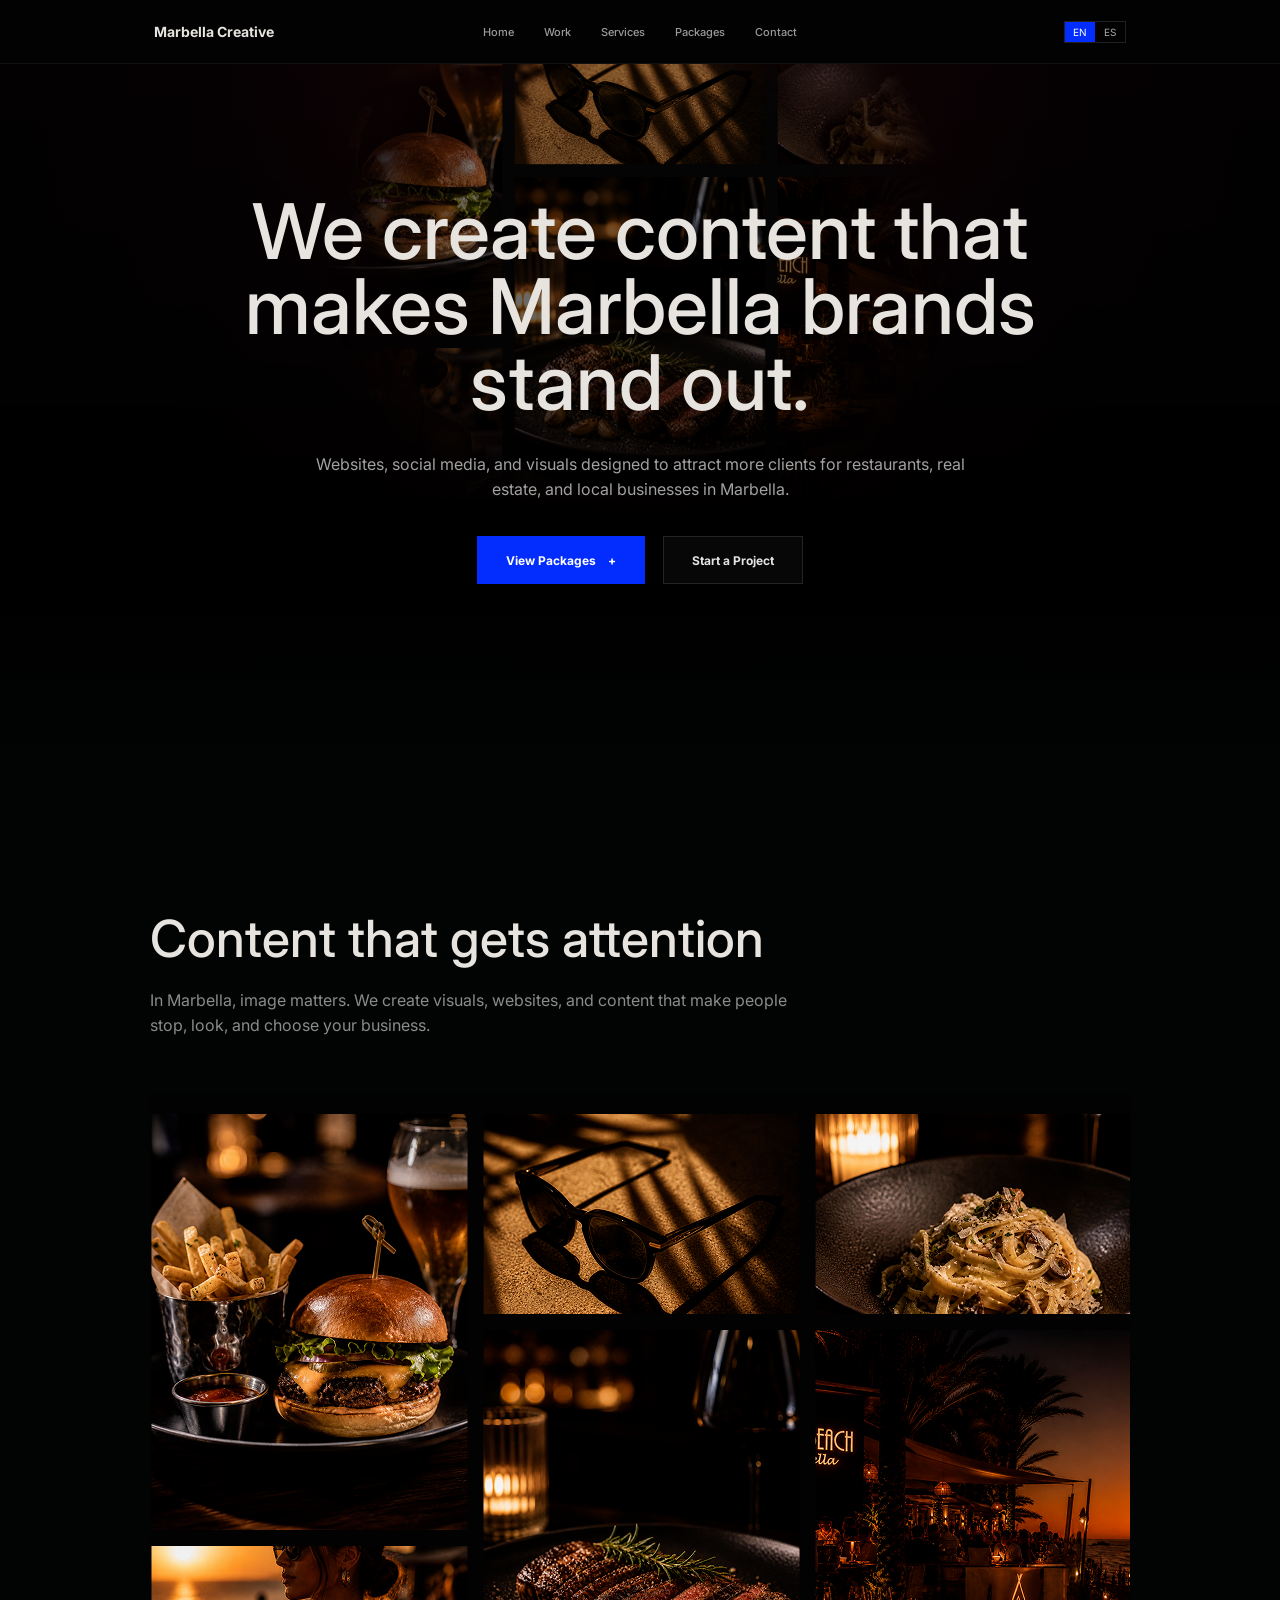
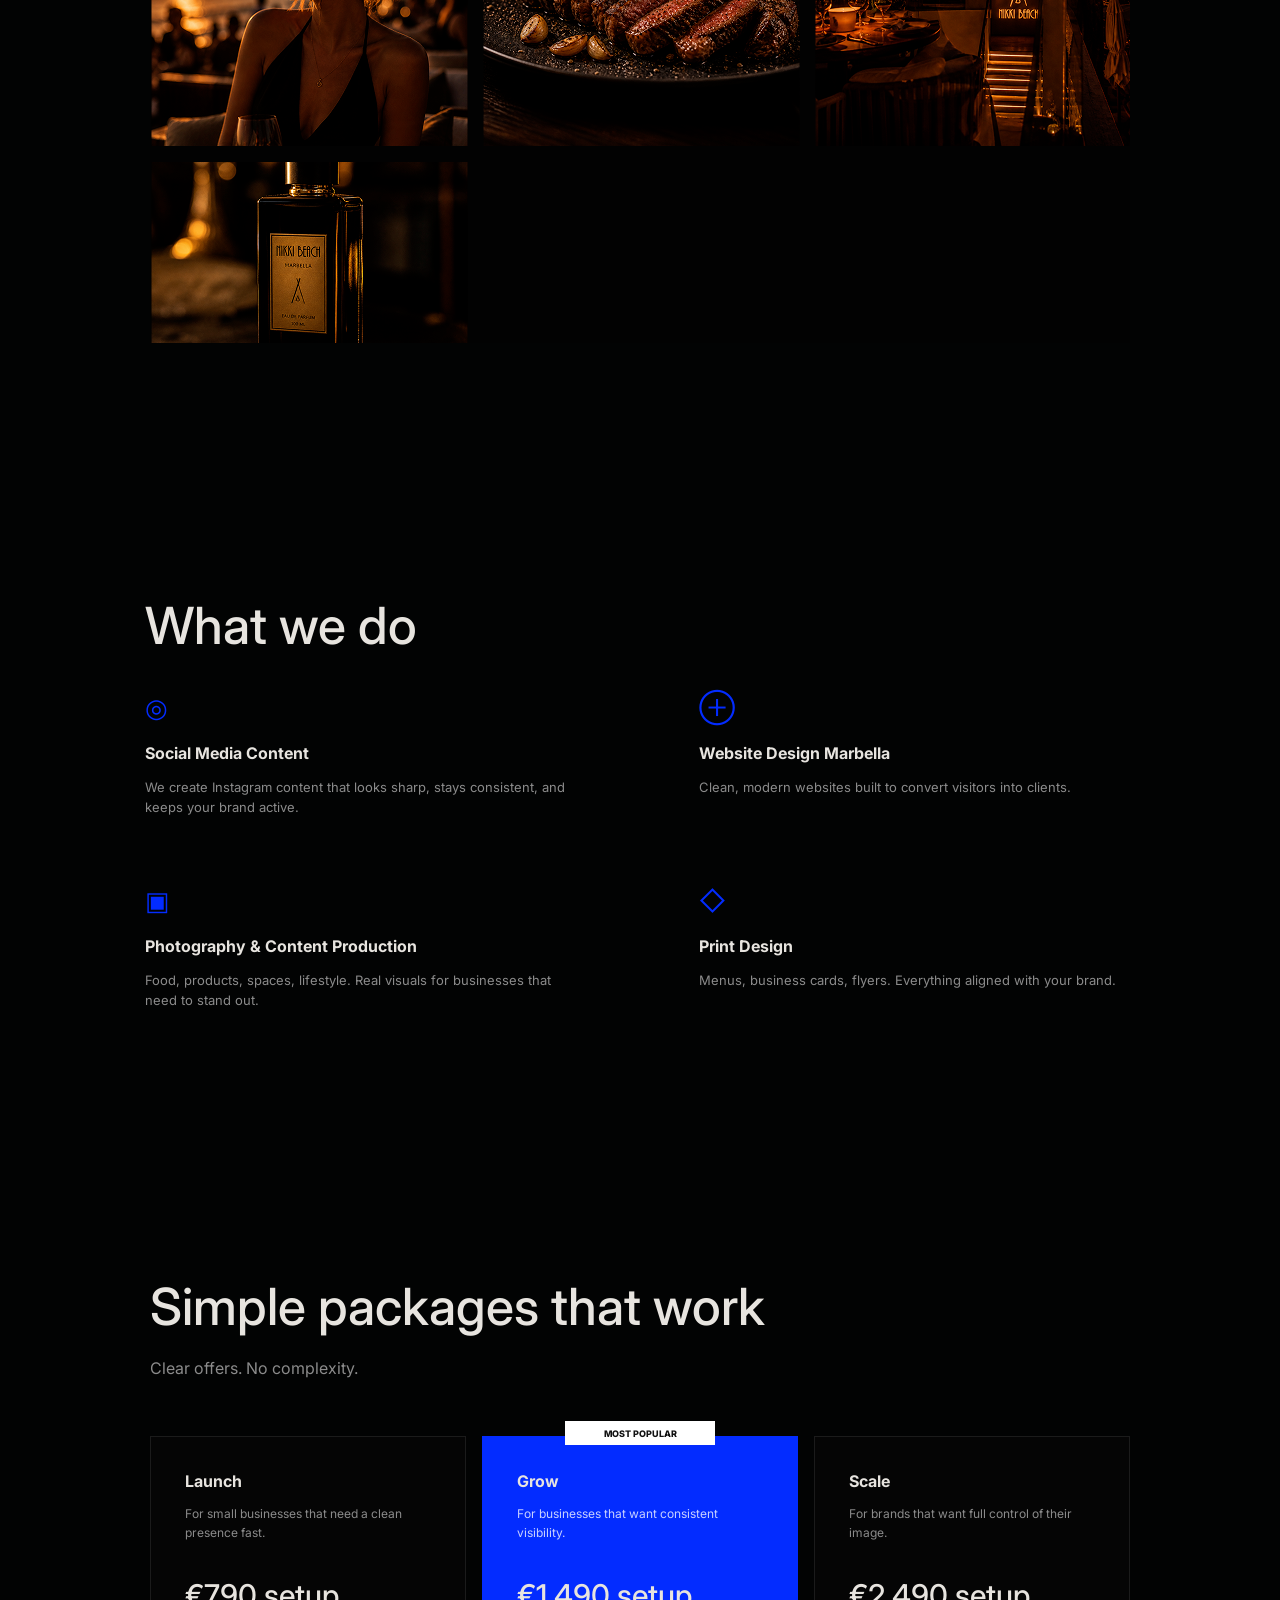
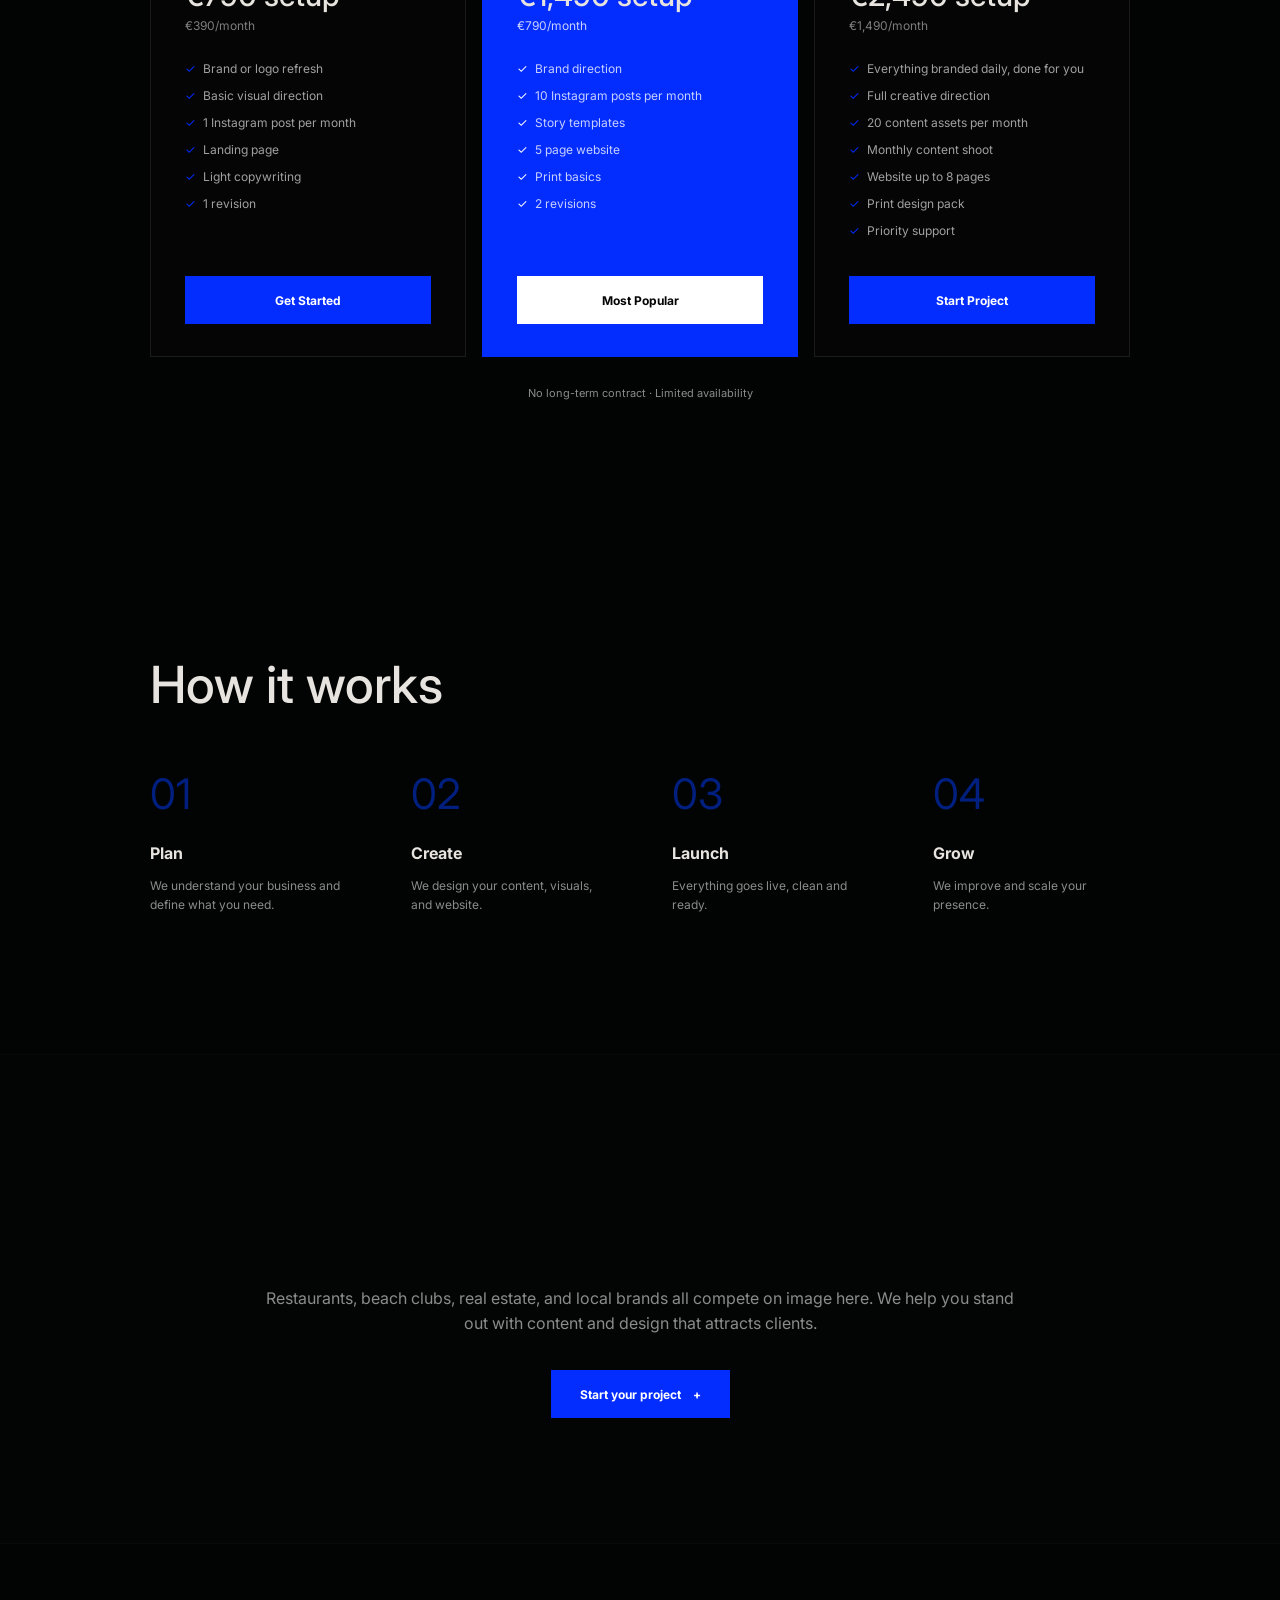
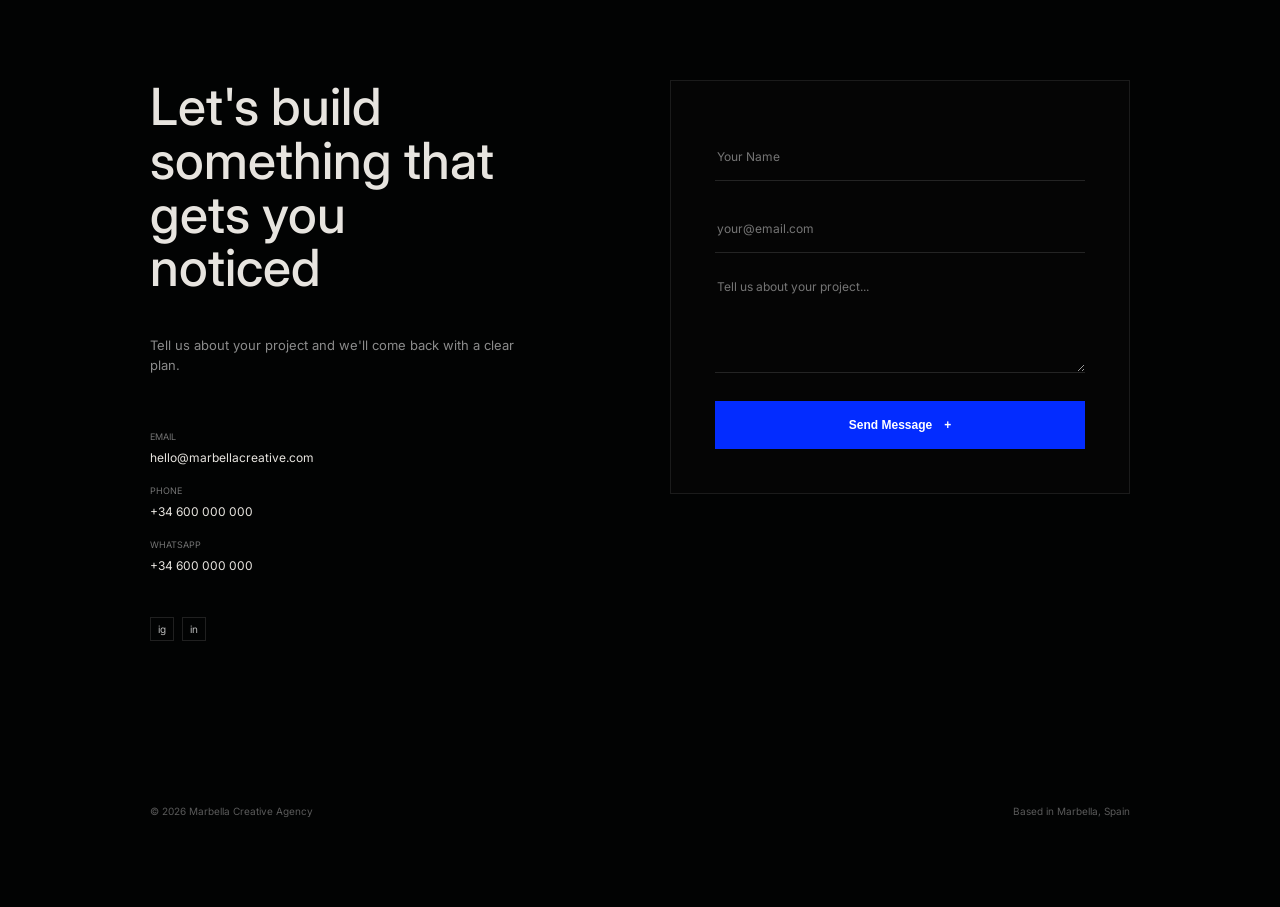
==== index.html @ 2817dad9 "Add Spanish language toggle" ====
<!doctype html>
<html lang="en">
  <head>
    <meta charset="UTF-8" />
    <meta name="viewport" content="width=device-width, initial-scale=1.0" />
    <title>Marbella Creative</title>
    <script>
      document.documentElement.classList.add("motion-ready");
    </script>
    <link rel="preconnect" href="https://fonts.googleapis.com" />
    <link rel="preconnect" href="https://fonts.gstatic.com" crossorigin />
    <link href="https://fonts.googleapis.com/css2?family=Inter:wght@400;500;600;700&display=swap" rel="stylesheet" />
    <link rel="stylesheet" href="styles.css" />
  </head>
  <body>
    <header class="site-header reveal" data-reveal="down">
      <a class="brand" href="#">Marbella Creative</a>
      <nav class="nav-links" aria-label="Primary navigation">
        <a href="#home">Home</a>
        <a href="#work">Work</a>
        <a href="#services">Services</a>
        <a href="#packages">Packages</a>
        <a href="#contact">Contact</a>
      </nav>
      <div class="language-switch" aria-label="Language">
        <button class="active" type="button" data-lang="en" aria-pressed="true">EN</button>
        <button type="button" data-lang="es" aria-pressed="false">ES</button>
      </div>
    </header>

    <main id="home">
      <section class="hero">
        <div class="hero-photo reveal" data-reveal="photo" aria-hidden="true"></div>
        <div class="hero-content">
          <h1 class="reveal" data-reveal="hero-title">We create content that makes Marbella brands stand out.</h1>
          <p class="reveal" data-reveal="hero-copy">Websites, social media, and visuals designed to attract more clients for restaurants, real estate, and local businesses in Marbella.</p>
          <div class="button-row reveal" data-reveal="hero-actions">
            <a class="button primary" href="#packages">View Packages <span>+</span></a>
            <a class="button secondary" href="#contact">Start a Project</a>
          </div>
        </div>
      </section>

      <section id="work" class="section intro-section">
        <div class="section-copy reveal">
          <h2>Content that gets attention</h2>
          <p>In Marbella, image matters. We create visuals, websites, and content that make people stop, look, and choose your business.</p>
        </div>
        <div class="mosaic reveal" data-reveal="image" aria-label="Restaurant, lifestyle, and hospitality content examples">
          <div class="tile tile-burger"></div>
          <div class="tile tile-shadows"></div>
          <div class="tile tile-pasta"></div>
          <div class="tile tile-bar"></div>
          <div class="tile tile-steak"></div>
          <div class="tile tile-terrace"></div>
          <div class="tile tile-menu"></div>
        </div>
      </section>

      <section id="services" class="section services">
        <h2 class="reveal">What we do</h2>
        <div class="service-grid">
          <article class="service reveal">
            <span class="icon">◎</span>
            <h3>Social Media Content</h3>
            <p>We create Instagram content that looks sharp, stays consistent, and keeps your brand active.</p>
          </article>
          <article class="service reveal">
            <span class="icon">⊕</span>
            <h3>Website Design Marbella</h3>
            <p>Clean, modern websites built to convert visitors into clients.</p>
          </article>
          <article class="service reveal">
            <span class="icon">▣</span>
            <h3>Photography &amp; Content Production</h3>
            <p>Food, products, spaces, lifestyle. Real visuals for businesses that need to stand out.</p>
          </article>
          <article class="service reveal">
            <span class="icon">◇</span>
            <h3>Print Design</h3>
            <p>Menus, business cards, flyers. Everything aligned with your brand.</p>
          </article>
        </div>
      </section>

      <section id="packages" class="section packages">
        <div class="section-copy reveal">
          <h2>Simple packages that work</h2>
          <p>Clear offers. No complexity.</p>
        </div>
        <div class="pricing-grid">
          <article class="price-card reveal">
            <h3>Launch</h3>
            <p>For small businesses that need a clean presence fast.</p>
            <strong>€790 setup</strong>
            <span class="subprice">€390/month</span>
            <ul>
              <li>Brand or logo refresh</li>
              <li>Basic visual direction</li>
              <li>1 Instagram post per month</li>
              <li>Landing page</li>
              <li>Light copywriting</li>
              <li>1 revision</li>
            </ul>
            <a class="button primary full" href="#contact">Get Started</a>
          </article>

          <article class="price-card featured reveal" data-reveal="featured">
            <div class="badge">Most Popular</div>
            <h3>Grow</h3>
            <p>For businesses that want consistent visibility.</p>
            <strong>€1,490 setup</strong>
            <span class="subprice">€790/month</span>
            <ul>
              <li>Brand direction</li>
              <li>10 Instagram posts per month</li>
              <li>Story templates</li>
              <li>5 page website</li>
              <li>Print basics</li>
              <li>2 revisions</li>
            </ul>
            <a class="button light full" href="#contact">Most Popular</a>
          </article>

          <article class="price-card reveal">
            <h3>Scale</h3>
            <p>For brands that want full control of their image.</p>
            <strong>€2,490 setup</strong>
            <span class="subprice">€1,490/month</span>
            <ul>
              <li>Everything branded daily, done for you</li>
              <li>Full creative direction</li>
              <li>20 content assets per month</li>
              <li>Monthly content shoot</li>
              <li>Website up to 8 pages</li>
              <li>Print design pack</li>
              <li>Priority support</li>
            </ul>
            <a class="button primary full" href="#contact">Start Project</a>
          </article>
        </div>
        <p class="note reveal">No long-term contract · Limited availability</p>
      </section>

      <section class="section process">
        <h2 class="reveal">How it works</h2>
        <div class="process-grid">
          <article class="reveal">
            <span>01</span>
            <h3>Plan</h3>
            <p>We understand your business and define what you need.</p>
          </article>
          <article class="reveal">
            <span>02</span>
            <h3>Create</h3>
            <p>We design your content, visuals, and website.</p>
          </article>
          <article class="reveal">
            <span>03</span>
            <h3>Launch</h3>
            <p>Everything goes live, clean and ready.</p>
          </article>
          <article class="reveal">
            <span>04</span>
            <h3>Grow</h3>
            <p>We improve and scale your presence.</p>
          </article>
        </div>
      </section>

      <section class="section cta">
        <h2 class="reveal">Built for Marbella businesses</h2>
        <p class="reveal">Restaurants, beach clubs, real estate, and local brands all compete on image here. We help you stand out with content and design that attracts clients.</p>
        <a class="button primary reveal" href="#contact">Start your project <span>+</span></a>
      </section>

      <section id="contact" class="section contact">
        <div class="contact-copy reveal">
          <h2>Let's build something that gets you noticed</h2>
          <p>Tell us about your project and we'll come back with a clear plan.</p>
          <div class="contact-details">
            <span>Email</span>
            <a href="mailto:hello@marbellacreative.com">hello@marbellacreative.com</a>
            <span>Phone</span>
            <a href="tel:+34600000000">+34 600 000 000</a>
            <span>WhatsApp</span>
            <a href="tel:+34600000000">+34 600 000 000</a>
          </div>
          <div class="socials">
            <a href="#" aria-label="Instagram">ig</a>
            <a href="#" aria-label="LinkedIn">in</a>
          </div>
        </div>
        <form class="contact-form reveal" data-reveal="panel">
          <label>
            <span>Your Name</span>
            <input type="text" name="name" placeholder="Your Name" />
          </label>
          <label>
            <span>Email</span>
            <input type="email" name="email" placeholder="your@email.com" />
          </label>
          <label>
            <span>Project</span>
            <textarea name="project" placeholder="Tell us about your project..."></textarea>
          </label>
          <button class="button primary full" type="submit">Send Message <span>+</span></button>
        </form>
      </section>
    </main>

    <footer class="footer reveal">
      <span>© 2026 Marbella Creative Agency</span>
      <span>Based in Marbella, Spain</span>
    </footer>
    <script>
      (() => {
        const reduceMotion = window.matchMedia("(prefers-reduced-motion: reduce)").matches;
        const revealItems = Array.from(document.querySelectorAll(".reveal"));

        revealItems.forEach((item, index) => {
          item.style.setProperty("--reveal-order", index % 6);
        });

        if (reduceMotion || !("IntersectionObserver" in window)) {
          revealItems.forEach((item) => item.classList.add("is-visible"));
          return;
        }

        const observer = new IntersectionObserver(
          (entries) => {
            entries.forEach((entry) => {
              if (!entry.isIntersecting) return;
              entry.target.classList.add("is-visible");
              observer.unobserve(entry.target);
            });
          },
          {
            rootMargin: "0px 0px -12% 0px",
            threshold: 0.16,
          }
        );

        revealItems.forEach((item) => observer.observe(item));
      })();

      (() => {
        const translations = {
          en: {
            title: "Marbella Creative",
            navLabel: "Primary navigation",
            nav: ["Home", "Work", "Services", "Packages", "Contact"],
            heroTitle: "We create content that makes Marbella brands stand out.",
            heroCopy:
              "Websites, social media, and visuals designed to attract more clients for restaurants, real estate, and local businesses in Marbella.",
            heroPrimary: 'View Packages <span>+</span>',
            heroSecondary: "Start a Project",
            introTitle: "Content that gets attention",
            introCopy:
              "In Marbella, image matters. We create visuals, websites, and content that make people stop, look, and choose your business.",
            mosaicLabel: "Restaurant, lifestyle, and hospitality content examples",
            servicesTitle: "What we do",
            services: [
              {
                title: "Social Media Content",
                copy: "We create Instagram content that looks sharp, stays consistent, and keeps your brand active.",
              },
              {
                title: "Website Design Marbella",
                copy: "Clean, modern websites built to convert visitors into clients.",
              },
              {
                title: "Photography & Content Production",
                copy: "Food, products, spaces, lifestyle. Real visuals for businesses that need to stand out.",
              },
              {
                title: "Print Design",
                copy: "Menus, business cards, flyers. Everything aligned with your brand.",
              },
            ],
            packagesTitle: "Simple packages that work",
            packagesCopy: "Clear offers. No complexity.",
            packages: [
              {
                title: "Launch",
                copy: "For small businesses that need a clean presence fast.",
                price: "€790 setup",
                subprice: "€390/month",
                items: ["Brand or logo refresh", "Basic visual direction", "1 Instagram post per month", "Landing page", "Light copywriting", "1 revision"],
                button: "Get Started",
              },
              {
                badge: "Most Popular",
                title: "Grow",
                copy: "For businesses that want consistent visibility.",
                price: "€1,490 setup",
                subprice: "€790/month",
                items: ["Brand direction", "10 Instagram posts per month", "Story templates", "5 page website", "Print basics", "2 revisions"],
                button: "Most Popular",
              },
              {
                title: "Scale",
                copy: "For brands that want full control of their image.",
                price: "€2,490 setup",
                subprice: "€1,490/month",
                items: [
                  "Everything branded daily, done for you",
                  "Full creative direction",
                  "20 content assets per month",
                  "Monthly content shoot",
                  "Website up to 8 pages",
                  "Print design pack",
                  "Priority support",
                ],
                button: "Start Project",
              },
            ],
            note: "No long-term contract · Limited availability",
            processTitle: "How it works",
            process: [
              { title: "Plan", copy: "We understand your business and define what you need." },
              { title: "Create", copy: "We design your content, visuals, and website." },
              { title: "Launch", copy: "Everything goes live, clean and ready." },
              { title: "Grow", copy: "We improve and scale your presence." },
            ],
            ctaTitle: "Built for Marbella businesses",
            ctaCopy:
              "Restaurants, beach clubs, real estate, and local brands all compete on image here. We help you stand out with content and design that attracts clients.",
            ctaButton: 'Start your project <span>+</span>',
            contactTitle: "Let's build something that gets you noticed",
            contactCopy: "Tell us about your project and we'll come back with a clear plan.",
            phone: "Phone",
            formName: "Your Name",
            formNamePlaceholder: "Your Name",
            formProject: "Project",
            formProjectPlaceholder: "Tell us about your project...",
            formButton: 'Send Message <span>+</span>',
            footerLocation: "Based in Marbella, Spain",
          },
          es: {
            title: "Marbella Creative",
            navLabel: "Navegación principal",
            nav: ["Inicio", "Proyectos", "Servicios", "Paquetes", "Contacto"],
            heroTitle: "Creamos contenido que hace destacar a las marcas de Marbella.",
            heroCopy:
              "Webs, redes sociales y visuales pensados para atraer más clientes a restaurantes, inmobiliarias y negocios locales en Marbella.",
            heroPrimary: 'Ver paquetes <span>+</span>',
            heroSecondary: "Empezar un proyecto",
            introTitle: "Contenido que llama la atención",
            introCopy:
              "En Marbella, la imagen importa. Creamos visuales, webs y contenido que hacen que la gente se detenga, mire y elija tu negocio.",
            mosaicLabel: "Ejemplos de contenido para restaurantes, estilo de vida y hostelería",
            servicesTitle: "Qué hacemos",
            services: [
              {
                title: "Contenido para redes sociales",
                copy: "Creamos contenido para Instagram con una imagen cuidada, coherente y siempre activa.",
              },
              {
                title: "Diseño web en Marbella",
                copy: "Webs limpias y modernas creadas para convertir visitantes en clientes.",
              },
              {
                title: "Fotografía y producción de contenido",
                copy: "Comida, productos, espacios y estilo de vida. Visuales reales para negocios que necesitan destacar.",
              },
              {
                title: "Diseño impreso",
                copy: "Menús, tarjetas de visita y flyers. Todo alineado con tu marca.",
              },
            ],
            packagesTitle: "Paquetes simples que funcionan",
            packagesCopy: "Ofertas claras. Sin complicaciones.",
            packages: [
              {
                title: "Launch",
                copy: "Para pequeños negocios que necesitan una presencia limpia rápidamente.",
                price: "€790 inicial",
                subprice: "€390/mes",
                items: ["Refresh de marca o logo", "Dirección visual básica", "1 post de Instagram al mes", "Landing page", "Copywriting ligero", "1 revisión"],
                button: "Empezar",
              },
              {
                badge: "Más popular",
                title: "Grow",
                copy: "Para negocios que quieren visibilidad constante.",
                price: "€1,490 inicial",
                subprice: "€790/mes",
                items: ["Dirección de marca", "10 posts de Instagram al mes", "Plantillas para stories", "Web de 5 páginas", "Básicos de imprenta", "2 revisiones"],
                button: "Más popular",
              },
              {
                title: "Scale",
                copy: "Para marcas que quieren control total de su imagen.",
                price: "€2,490 inicial",
                subprice: "€1,490/mes",
                items: [
                  "Todo tu branding diario, hecho por nosotros",
                  "Dirección creativa completa",
                  "20 piezas de contenido al mes",
                  "Sesión mensual de contenido",
                  "Web de hasta 8 páginas",
                  "Pack de diseño impreso",
                  "Soporte prioritario",
                ],
                button: "Iniciar proyecto",
              },
            ],
            note: "Sin contrato a largo plazo · Disponibilidad limitada",
            processTitle: "Cómo funciona",
            process: [
              { title: "Planificar", copy: "Entendemos tu negocio y definimos lo que necesitas." },
              { title: "Crear", copy: "Diseñamos tu contenido, tus visuales y tu web." },
              { title: "Lanzar", copy: "Todo sale online limpio y preparado." },
              { title: "Crecer", copy: "Mejoramos y escalamos tu presencia." },
            ],
            ctaTitle: "Creado para negocios de Marbella",
            ctaCopy:
              "Restaurantes, beach clubs, inmobiliarias y marcas locales compiten por imagen. Te ayudamos a destacar con contenido y diseño que atrae clientes.",
            ctaButton: 'Empezar tu proyecto <span>+</span>',
            contactTitle: "Construyamos algo que haga que te vean",
            contactCopy: "Cuéntanos tu proyecto y te responderemos con un plan claro.",
            phone: "Teléfono",
            formName: "Tu nombre",
            formNamePlaceholder: "Tu nombre",
            formProject: "Proyecto",
            formProjectPlaceholder: "Cuéntanos tu proyecto...",
            formButton: 'Enviar mensaje <span>+</span>',
            footerLocation: "Con base en Marbella, España",
          },
        };

        const setText = (selector, text) => {
          const element = document.querySelector(selector);
          if (element) element.textContent = text;
        };

        const setHtml = (selector, html) => {
          const element = document.querySelector(selector);
          if (element) element.innerHTML = html;
        };

        const setPlaceholder = (selector, placeholder) => {
          const element = document.querySelector(selector);
          if (element) element.placeholder = placeholder;
        };

        const applyLanguage = (language) => {
          const copy = translations[language] || translations.en;
          document.documentElement.lang = language;
          document.title = copy.title;
          document.querySelector(".nav-links")?.setAttribute("aria-label", copy.navLabel);
          document.querySelector(".mosaic")?.setAttribute("aria-label", copy.mosaicLabel);

          document.querySelectorAll(".language-switch button").forEach((button) => {
            const isActive = button.dataset.lang === language;
            button.classList.toggle("active", isActive);
            button.setAttribute("aria-pressed", String(isActive));
          });

          document.querySelectorAll(".nav-links a").forEach((link, index) => {
            link.textContent = copy.nav[index];
          });

          setText(".hero h1", copy.heroTitle);
          setText(".hero p", copy.heroCopy);
          setHtml(".button-row .primary", copy.heroPrimary);
          setText(".button-row .secondary", copy.heroSecondary);
          setText("#work h2", copy.introTitle);
          setText("#work .section-copy p", copy.introCopy);
          setText("#services h2", copy.servicesTitle);

          document.querySelectorAll(".service").forEach((service, index) => {
            setText(`.service:nth-child(${index + 1}) h3`, copy.services[index].title);
            setText(`.service:nth-child(${index + 1}) p`, copy.services[index].copy);
          });

          setText("#packages .section-copy h2", copy.packagesTitle);
          setText("#packages .section-copy p", copy.packagesCopy);
          document.querySelectorAll(".price-card").forEach((card, index) => {
            const packageCopy = copy.packages[index];
            card.querySelector(".badge") && (card.querySelector(".badge").textContent = packageCopy.badge);
            card.querySelector("h3").textContent = packageCopy.title;
            card.querySelector("p").textContent = packageCopy.copy;
            card.querySelector("strong").textContent = packageCopy.price;
            card.querySelector(".subprice").textContent = packageCopy.subprice;
            card.querySelectorAll("li").forEach((item, itemIndex) => {
              item.textContent = packageCopy.items[itemIndex];
            });
            card.querySelector(".button").textContent = packageCopy.button;
          });
          setText(".note", copy.note);

          setText(".process h2", copy.processTitle);
          document.querySelectorAll(".process article").forEach((item, index) => {
            item.querySelector("h3").textContent = copy.process[index].title;
            item.querySelector("p").textContent = copy.process[index].copy;
          });

          setText(".cta h2", copy.ctaTitle);
          setText(".cta p", copy.ctaCopy);
          setHtml(".cta .button", copy.ctaButton);
          setText(".contact-copy h2", copy.contactTitle);
          setText(".contact-copy p", copy.contactCopy);
          setText(".contact-details span:nth-of-type(2)", copy.phone);
          setText(".contact-form label:nth-child(1) span", copy.formName);
          setPlaceholder('input[name="name"]', copy.formNamePlaceholder);
          setText(".contact-form label:nth-child(3) span", copy.formProject);
          setPlaceholder('textarea[name="project"]', copy.formProjectPlaceholder);
          setHtml(".contact-form button", copy.formButton);
          setText(".footer span:last-child", copy.footerLocation);

          try {
            localStorage.setItem("marbella-language", language);
          } catch (error) {
            return;
          }
        };

        document.querySelectorAll(".language-switch button").forEach((button) => {
          button.addEventListener("click", () => applyLanguage(button.dataset.lang));
        });

        let storedLanguage = "en";
        try {
          storedLanguage = localStorage.getItem("marbella-language") || "en";
        } catch (error) {
          storedLanguage = "en";
        }
        applyLanguage(storedLanguage);
      })();
    </script>
  </body>
</html>
---- styles.css ----
:root {
  color-scheme: dark;
  --bg: #020303;
  --panel: #050606;
  --line: #1b1b1b;
  --text: #e7e4df;
  --muted: #8b8b8b;
  --blue: #032cff;
  --blue-deep: #001bba;
  --ease-apparition: cubic-bezier(0.16, 1, 0.3, 1);
  --ease-polished: cubic-bezier(0.22, 0.61, 0.36, 1);
  --duration-apparition: 780ms;
  --duration-fast: 220ms;
}

* {
  box-sizing: border-box;
}

html {
  scroll-behavior: smooth;
}

body {
  margin: 0;
  background: var(--bg);
  color: var(--text);
  font-family: Inter, Arial, sans-serif;
  letter-spacing: 0;
}

a {
  color: inherit;
  text-decoration: none;
}

.site-header {
  position: sticky;
  top: 0;
  z-index: 20;
  display: grid;
  grid-template-columns: 1fr auto 1fr;
  align-items: center;
  height: 64px;
  padding: 0 clamp(20px, 12vw, 180px);
  background: rgba(3, 3, 3, 0.92);
  border-bottom: 1px solid #111;
  backdrop-filter: blur(14px);
}

.motion-ready .reveal {
  opacity: 0;
  transform: translate3d(0, 26px, 0) scale(0.985);
  filter: blur(12px);
  transition:
    opacity var(--duration-apparition) var(--ease-apparition),
    transform var(--duration-apparition) var(--ease-apparition),
    filter 620ms var(--ease-polished);
  transition-delay: calc(var(--reveal-order, 0) * 44ms);
  will-change: opacity, transform, filter;
}

.motion-ready .reveal[data-reveal="down"] {
  transform: translate3d(0, -18px, 0) scale(0.99);
}

.motion-ready .reveal[data-reveal="photo"] {
  transform: translateX(-50%) translate3d(0, -22px, 0) scale(1.035);
}

.motion-ready .reveal[data-reveal="hero-title"] {
  transform: translate3d(0, 34px, 0) scale(0.975);
}

.motion-ready .reveal[data-reveal="hero-copy"],
.motion-ready .reveal[data-reveal="hero-actions"] {
  transform: translate3d(0, 18px, 0);
}

.motion-ready .reveal[data-reveal="image"] {
  transform: translate3d(0, 34px, 0) scale(0.97);
}

.motion-ready .reveal[data-reveal="featured"] {
  transform: translate3d(0, 30px, 0) scale(0.965);
}

.motion-ready .reveal[data-reveal="panel"] {
  transform: translate3d(0, 28px, 0) scale(0.975);
}

.motion-ready .reveal.is-visible {
  opacity: 1;
  transform: translate3d(0, 0, 0) scale(1);
  filter: blur(0);
}

.motion-ready .reveal[data-reveal="photo"].is-visible {
  transform: translateX(-50%) translate3d(0, 0, 0) scale(1);
}

.brand {
  font-size: 14px;
  font-weight: 700;
}

.nav-links {
  display: flex;
  gap: 30px;
  color: #9a9a9a;
  font-size: 11px;
  font-weight: 500;
}

.nav-links a:hover {
  color: var(--text);
}

.language-switch {
  justify-self: end;
  display: flex;
  border: 1px solid #202020;
}

.language-switch button {
  min-width: 30px;
  height: 20px;
  border: 0;
  background: transparent;
  color: #aaa;
  font: inherit;
  font-size: 10px;
}

.language-switch .active {
  background: var(--blue);
  color: #fff;
}

.hero {
  position: relative;
  min-height: 720px;
  display: flex;
  align-items: center;
  justify-content: center;
  overflow: hidden;
  text-align: center;
  background: radial-gradient(circle at center top, #250407 0, #090305 43%, #030303 76%);
}

.hero::after {
  position: absolute;
  inset: 0;
  content: "";
  background: linear-gradient(180deg, rgba(0, 0, 0, 0.35), rgba(0, 0, 0, 0.82) 70%, var(--bg));
}

.hero-photo {
  position: absolute;
  top: -70px;
  left: 50%;
  width: min(680px, 84vw);
  aspect-ratio: 1.35;
  transform: translateX(-50%);
  background-image: url("assets/marbs-studio.png");
  background-size: 1060px auto;
  background-position: 50% -1030px;
  filter: brightness(0.25) blur(1px) contrast(1.08) saturate(0.8);
  opacity: 0.5;
  -webkit-mask-image: radial-gradient(circle, #000 0 42%, transparent 74%);
  mask-image: radial-gradient(circle, #000 0 42%, transparent 74%);
}

.hero-content {
  position: relative;
  z-index: 1;
  width: min(920px, calc(100% - 40px));
  margin-top: -70px;
}

h1,
h2,
h3,
p {
  margin-top: 0;
}

h1 {
  max-width: 880px;
  margin-inline: auto;
  margin-bottom: 32px;
  font-size: clamp(46px, 6vw, 86px);
  line-height: 0.98;
  font-weight: 500;
}

.hero p {
  max-width: 660px;
  margin: 0 auto 34px;
  color: #a1a1a1;
  font-size: 16px;
  line-height: 1.55;
}

.button-row {
  display: flex;
  justify-content: center;
  gap: 18px;
}

.button {
  display: inline-flex;
  align-items: center;
  justify-content: center;
  gap: 12px;
  min-height: 48px;
  padding: 0 28px;
  border: 1px solid #242424;
  font-size: 12px;
  font-weight: 700;
  transition:
    transform var(--duration-fast) var(--ease-polished),
    background-color var(--duration-fast) var(--ease-polished),
    border-color var(--duration-fast) var(--ease-polished);
}

.button:hover {
  transform: translateY(-1px);
}

.primary {
  background: var(--blue);
  border-color: var(--blue);
  color: white;
}

.primary:hover {
  background: #1540ff;
}

.secondary {
  background: #070707;
  color: #e3e3e3;
}

.light {
  background: #fff;
  border-color: #fff;
  color: #050505;
}

.full {
  width: 100%;
}

.section {
  width: min(980px, calc(100% - 40px));
  margin-inline: auto;
  padding: 128px 0;
}

.section-copy {
  max-width: 760px;
}

h2 {
  margin-bottom: 22px;
  font-size: clamp(36px, 4vw, 54px);
  line-height: 1.05;
  font-weight: 500;
}

.section-copy p,
.service p,
.process p,
.cta p,
.contact-copy p,
.price-card p,
.note {
  color: var(--muted);
  line-height: 1.55;
}

.section-copy p {
  max-width: 640px;
  margin-bottom: 56px;
  font-size: 16px;
}

.mosaic {
  width: min(980px, 100%);
  aspect-ratio: 980 / 850;
  background-image: url("assets/content-mosaic.png");
  background-position: center;
  background-size: cover;
}

.tile {
  display: none;
}

.services {
  width: min(990px, calc(100% - 40px));
}

.service-grid {
  display: grid;
  grid-template-columns: repeat(2, minmax(0, 1fr));
  gap: 58px 118px;
  margin-top: 42px;
}

.icon {
  display: block;
  margin-bottom: 22px;
  color: var(--blue);
  font-size: 26px;
  line-height: 1;
}

.service h3,
.price-card h3,
.process h3 {
  margin-bottom: 14px;
  font-size: 16px;
  font-weight: 700;
}

.service p {
  font-size: 13px;
}

.packages {
  width: min(980px, calc(100% - 40px));
}

.pricing-grid {
  display: grid;
  grid-template-columns: repeat(3, 1fr);
  align-items: stretch;
  gap: 16px;
}

.price-card {
  position: relative;
  display: flex;
  min-height: 470px;
  flex-direction: column;
  padding: 34px 34px 32px;
  border: 1px solid var(--line);
  background: #050505;
}

.price-card.featured {
  background: var(--blue);
  border-color: var(--blue);
}

.badge {
  position: absolute;
  top: -16px;
  left: 50%;
  transform: translateX(-50%);
  width: 150px;
  height: 24px;
  display: grid;
  place-items: center;
  background: #fff;
  color: #111;
  font-size: 9px;
  font-weight: 800;
  text-transform: uppercase;
}

.price-card p {
  min-height: 52px;
  margin-bottom: 22px;
  font-size: 12px;
}

.price-card.featured p,
.price-card.featured .subprice,
.price-card.featured li {
  color: rgba(255, 255, 255, 0.78);
}

.price-card strong {
  display: block;
  margin-bottom: 6px;
  font-size: 30px;
  line-height: 1.1;
  font-weight: 500;
}

.subprice {
  display: block;
  margin-bottom: 28px;
  color: #7d7d7d;
  font-size: 12px;
}

ul {
  flex: 1;
  margin: 0 0 26px;
  padding: 0;
  list-style: none;
}

li {
  position: relative;
  margin-bottom: 12px;
  padding-left: 18px;
  color: #a0a0a0;
  font-size: 12px;
}

li::before {
  position: absolute;
  left: 0;
  color: var(--blue);
  content: "✓";
}

.featured li::before {
  color: #fff;
}

.note {
  margin: 28px 0 0;
  text-align: center;
  font-size: 11px;
}

.process-grid {
  display: grid;
  grid-template-columns: repeat(4, 1fr);
  gap: 64px;
  margin-top: 56px;
}

.process span {
  display: block;
  margin-bottom: 24px;
  color: #001f7e;
  font-size: 42px;
  font-weight: 400;
}

.process p {
  font-size: 12px;
}

.cta {
  width: 100%;
  max-width: none;
  padding: 125px 20px;
  text-align: center;
  border-top: 1px solid #090909;
  border-bottom: 1px solid #090909;
  background: #030404;
}

.cta h2 {
  margin-bottom: 52px;
}

.cta p {
  max-width: 760px;
  margin: 0 auto 34px;
  font-size: 16px;
}

.contact {
  display: grid;
  grid-template-columns: minmax(0, 1fr) minmax(320px, 460px);
  gap: 150px;
  width: min(980px, calc(100% - 40px));
  padding-top: 136px;
  padding-bottom: 116px;
}

.contact-copy h2 {
  max-width: 390px;
}

.contact-copy p {
  max-width: 370px;
  margin: 40px 0 44px;
  font-size: 13px;
}

.contact-details {
  display: grid;
  gap: 8px;
  font-size: 12px;
}

.contact-details span {
  margin-top: 12px;
  color: #747474;
  font-size: 9px;
  text-transform: uppercase;
}

.socials {
  display: flex;
  gap: 8px;
  margin-top: 44px;
}

.socials a {
  display: grid;
  width: 24px;
  height: 24px;
  place-items: center;
  border: 1px solid #202020;
  color: #bdbdbd;
  font-size: 10px;
}

.contact-form {
  align-self: start;
  padding: 52px 44px 44px;
  border: 1px solid var(--line);
  background: #050505;
}

.contact-form label {
  display: block;
}

.contact-form label span {
  position: absolute;
  width: 1px;
  height: 1px;
  overflow: hidden;
  clip: rect(0 0 0 0);
}

input,
textarea {
  width: 100%;
  min-height: 48px;
  margin-bottom: 24px;
  border: 0;
  border-bottom: 1px solid #242424;
  border-radius: 0;
  background: transparent;
  color: var(--text);
  font: inherit;
  font-size: 12px;
  outline: none;
}

textarea {
  min-height: 96px;
  resize: vertical;
}

input:focus,
textarea:focus {
  border-bottom-color: var(--blue);
}

@media (prefers-reduced-motion: reduce) {
  html {
    scroll-behavior: auto;
  }

  *,
  *::before,
  *::after {
    transition-duration: 1ms !important;
    animation-duration: 1ms !important;
    animation-iteration-count: 1 !important;
  }

  .motion-ready .reveal,
  .motion-ready .reveal[data-reveal] {
    opacity: 1;
    transform: none;
    filter: none;
    transition: none;
  }

  .motion-ready .reveal[data-reveal="photo"] {
    transform: translateX(-50%);
  }
}

.footer {
  display: flex;
  justify-content: space-between;
  width: min(980px, calc(100% - 40px));
  margin: 0 auto;
  padding: 48px 0 90px;
  color: #5a5a5a;
  font-size: 10px;
}

@media (max-width: 820px) {
  .site-header {
    grid-template-columns: 1fr auto;
    padding: 0 20px;
  }

  .nav-links {
    display: none;
  }

  .hero {
    min-height: 620px;
  }

  .hero-content {
    margin-top: -10px;
  }

  .button-row,
  .pricing-grid,
  .service-grid,
  .process-grid,
  .contact {
    grid-template-columns: 1fr;
  }

  .button-row {
    display: grid;
  }

  .section {
    padding: 84px 0;
  }

  .mosaic {
    aspect-ratio: 1 / 1.18;
    background-position: 47% center;
  }

  .service-grid,
  .process-grid,
  .contact {
    gap: 42px;
  }

  .pricing-grid {
    display: grid;
  }

  .price-card {
    min-height: auto;
  }

  .contact {
    display: grid;
  }

  .contact-form {
    padding: 34px 26px 30px;
  }

  .footer {
    gap: 16px;
    flex-direction: column;
    padding-bottom: 52px;
  }
}

@media (max-width: 480px) {
  .brand {
    font-size: 12px;
  }

  h1 {
    font-size: 42px;
  }

  h2 {
    font-size: 32px;
  }

  .hero {
    min-height: 580px;
  }

}
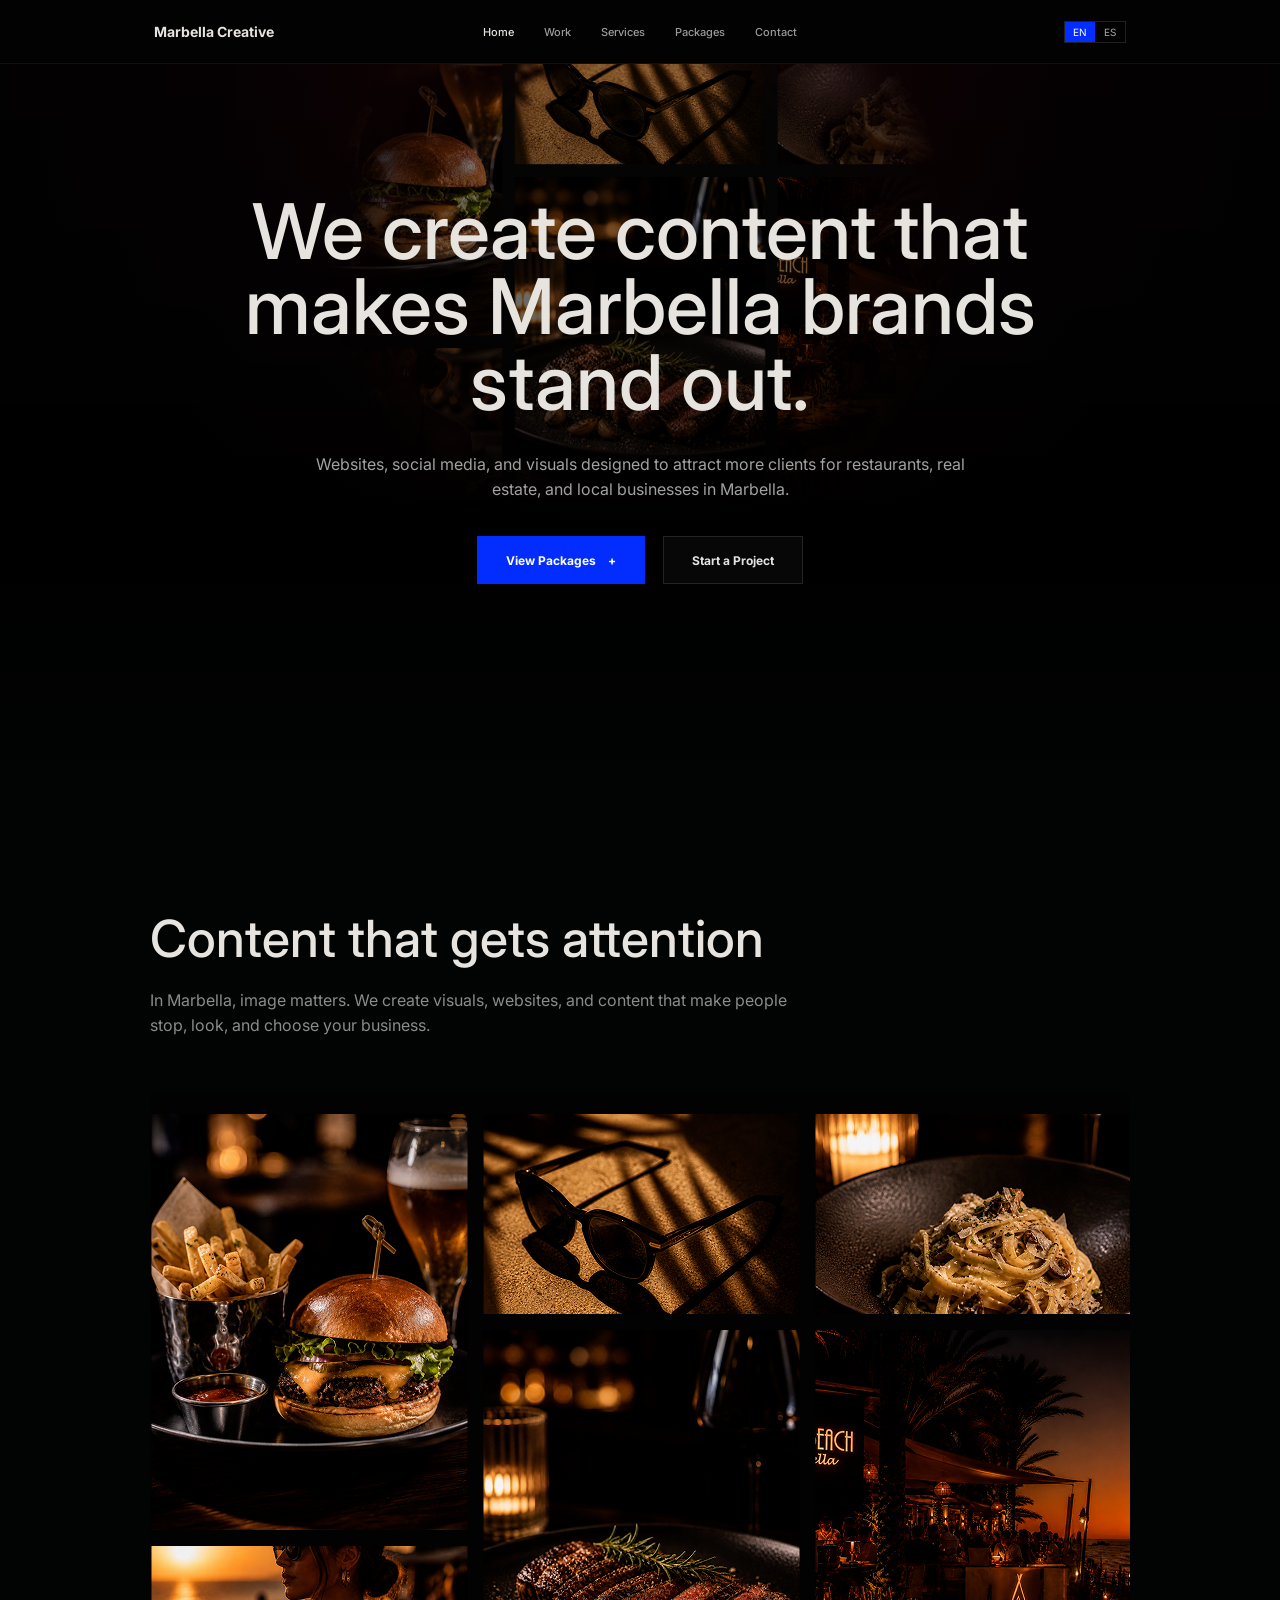
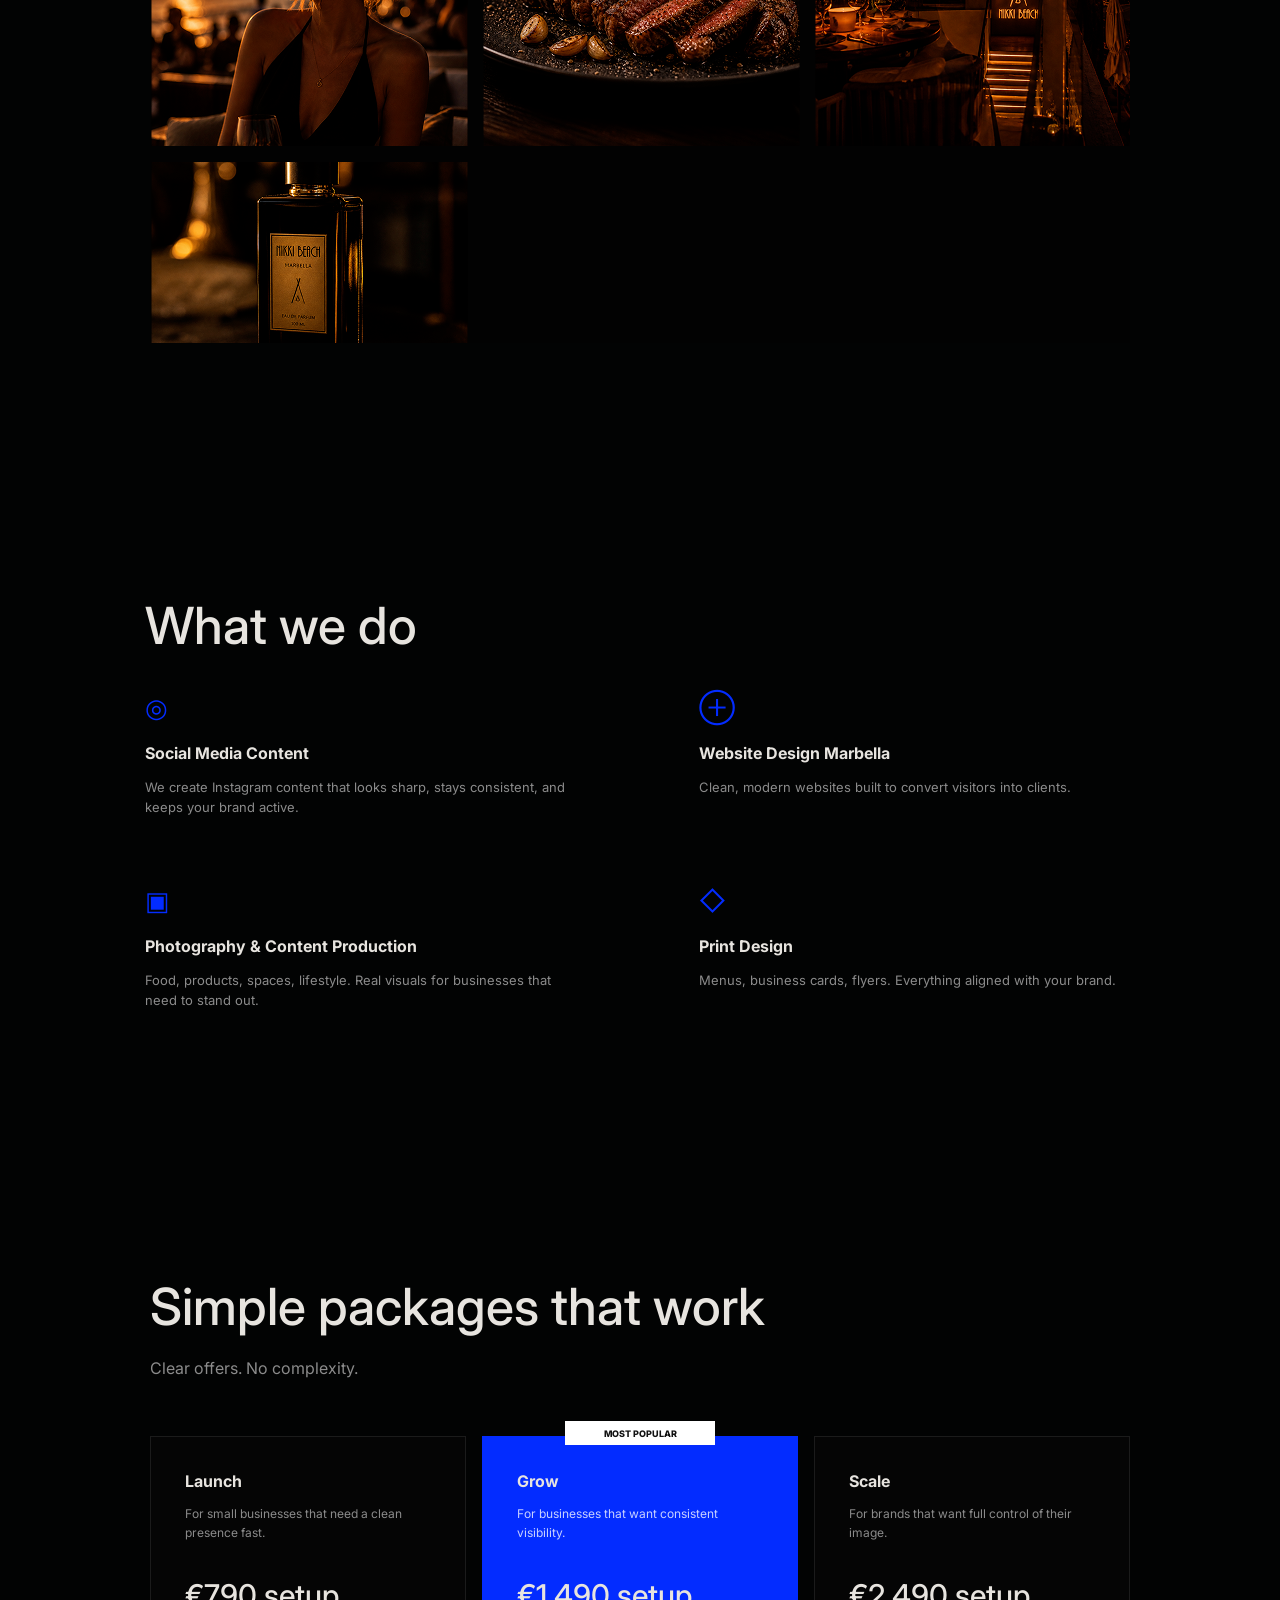
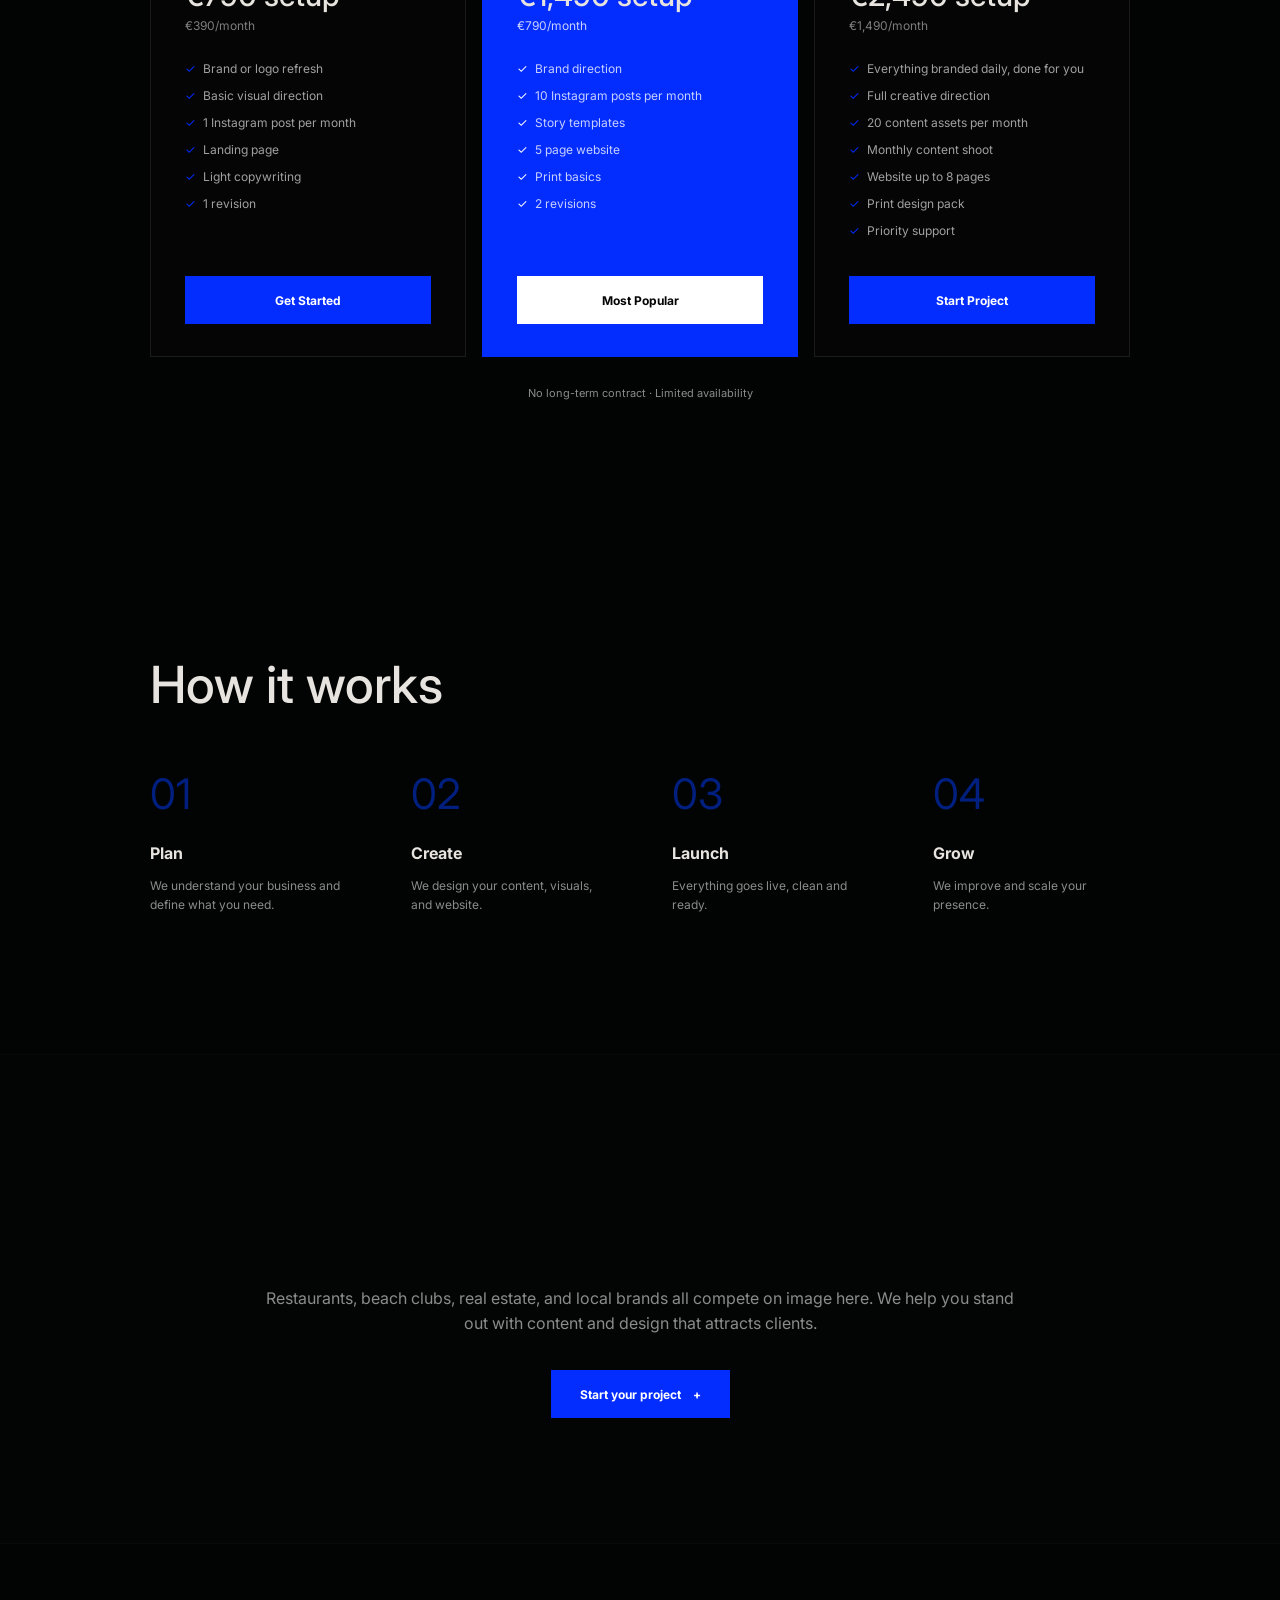
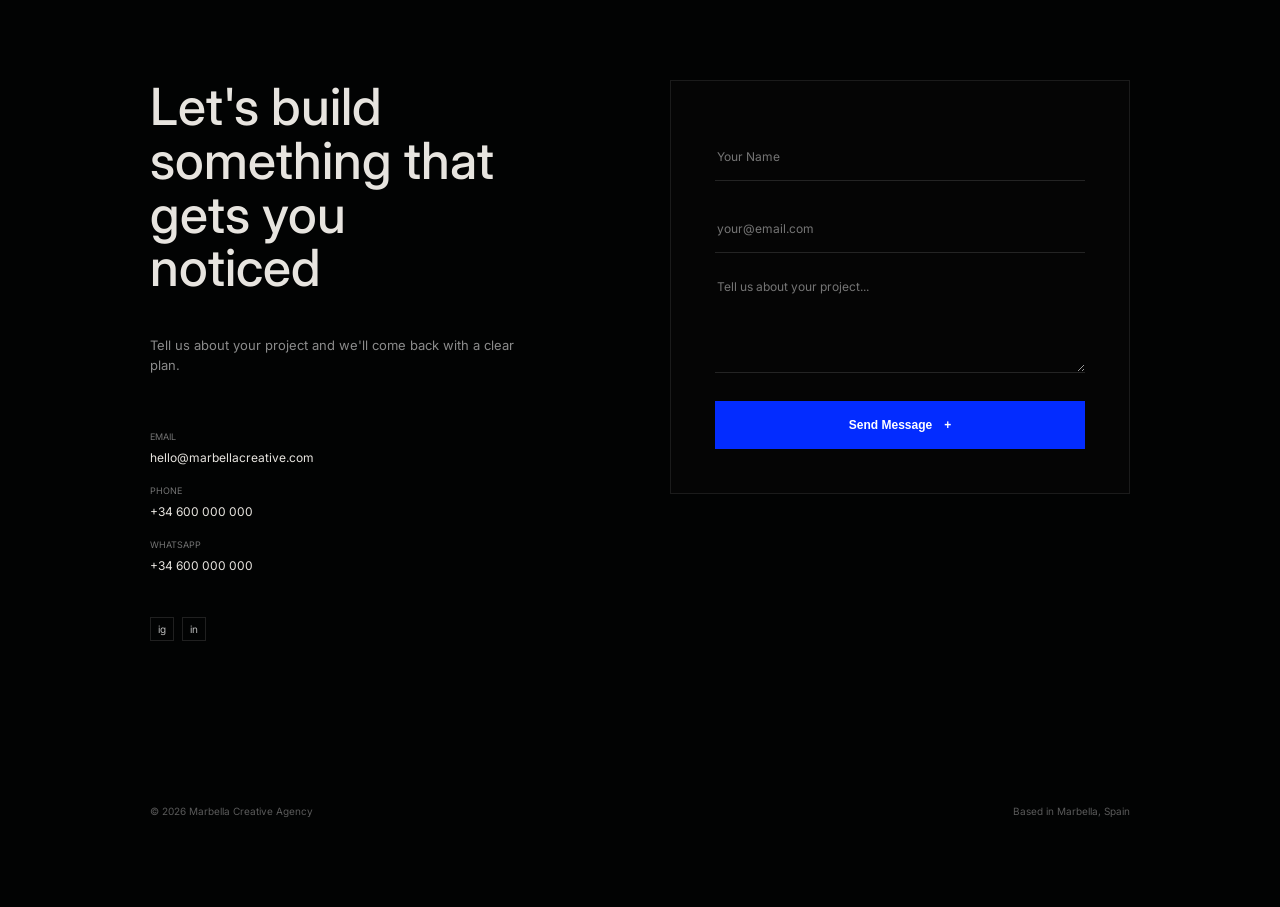
==== commit 954c3def: "Redesign internal pages with localized content" ====
--- a/index.html
+++ b/index.html
@@ -12,15 +12,15 @@
     <link href="https://fonts.googleapis.com/css2?family=Inter:wght@400;500;600;700&display=swap" rel="stylesheet" />
     <link rel="stylesheet" href="styles.css" />
   </head>
-  <body>
+  <body data-page="home">
     <header class="site-header reveal" data-reveal="down">
-      <a class="brand" href="#">Marbella Creative</a>
+      <a class="brand" href="index.html">Marbella Creative</a>
       <nav class="nav-links" aria-label="Primary navigation">
-        <a href="#home">Home</a>
-        <a href="#work">Work</a>
-        <a href="#services">Services</a>
-        <a href="#packages">Packages</a>
-        <a href="#contact">Contact</a>
+        <a href="index.html" data-page="home">Home</a>
+        <a href="work.html" data-page="work">Work</a>
+        <a href="services.html" data-page="services">Services</a>
+        <a href="packages.html" data-page="packages">Packages</a>
+        <a href="contact.html" data-page="contact">Contact</a>
       </nav>
       <div class="language-switch" aria-label="Language">
         <button class="active" type="button" data-lang="en" aria-pressed="true">EN</button>
@@ -35,8 +35,8 @@
           <h1 class="reveal" data-reveal="hero-title">We create content that makes Marbella brands stand out.</h1>
           <p class="reveal" data-reveal="hero-copy">Websites, social media, and visuals designed to attract more clients for restaurants, real estate, and local businesses in Marbella.</p>
           <div class="button-row reveal" data-reveal="hero-actions">
-            <a class="button primary" href="#packages">View Packages <span>+</span></a>
-            <a class="button secondary" href="#contact">Start a Project</a>
+            <a class="button primary" href="packages.html">View Packages <span>+</span></a>
+            <a class="button secondary" href="contact.html">Start a Project</a>
           </div>
         </div>
       </section>
@@ -102,7 +102,7 @@
               <li>Light copywriting</li>
               <li>1 revision</li>
             </ul>
-            <a class="button primary full" href="#contact">Get Started</a>
+            <a class="button primary full" href="contact.html">Get Started</a>
           </article>
 
           <article class="price-card featured reveal" data-reveal="featured">
@@ -119,7 +119,7 @@
               <li>Print basics</li>
               <li>2 revisions</li>
             </ul>
-            <a class="button light full" href="#contact">Most Popular</a>
+            <a class="button light full" href="contact.html">Most Popular</a>
           </article>
 
           <article class="price-card reveal">
@@ -136,7 +136,7 @@
               <li>Print design pack</li>
               <li>Priority support</li>
             </ul>
-            <a class="button primary full" href="#contact">Start Project</a>
+            <a class="button primary full" href="contact.html">Start Project</a>
           </article>
         </div>
         <p class="note reveal">No long-term contract · Limited availability</p>
@@ -171,7 +171,7 @@
       <section class="section cta">
         <h2 class="reveal">Built for Marbella businesses</h2>
         <p class="reveal">Restaurants, beach clubs, real estate, and local brands all compete on image here. We help you stand out with content and design that attracts clients.</p>
-        <a class="button primary reveal" href="#contact">Start your project <span>+</span></a>
+        <a class="button primary reveal" href="contact.html">Start your project <span>+</span></a>
       </section>
 
       <section id="contact" class="section contact">
@@ -213,322 +213,6 @@
       <span>© 2026 Marbella Creative Agency</span>
       <span>Based in Marbella, Spain</span>
     </footer>
-    <script>
-      (() => {
-        const reduceMotion = window.matchMedia("(prefers-reduced-motion: reduce)").matches;
-        const revealItems = Array.from(document.querySelectorAll(".reveal"));
-
-        revealItems.forEach((item, index) => {
-          item.style.setProperty("--reveal-order", index % 6);
-        });
-
-        if (reduceMotion || !("IntersectionObserver" in window)) {
-          revealItems.forEach((item) => item.classList.add("is-visible"));
-          return;
-        }
-
-        const observer = new IntersectionObserver(
-          (entries) => {
-            entries.forEach((entry) => {
-              if (!entry.isIntersecting) return;
-              entry.target.classList.add("is-visible");
-              observer.unobserve(entry.target);
-            });
-          },
-          {
-            rootMargin: "0px 0px -12% 0px",
-            threshold: 0.16,
-          }
-        );
-
-        revealItems.forEach((item) => observer.observe(item));
-      })();
-
-      (() => {
-        const translations = {
-          en: {
-            title: "Marbella Creative",
-            navLabel: "Primary navigation",
-            nav: ["Home", "Work", "Services", "Packages", "Contact"],
-            heroTitle: "We create content that makes Marbella brands stand out.",
-            heroCopy:
-              "Websites, social media, and visuals designed to attract more clients for restaurants, real estate, and local businesses in Marbella.",
-            heroPrimary: 'View Packages <span>+</span>',
-            heroSecondary: "Start a Project",
-            introTitle: "Content that gets attention",
-            introCopy:
-              "In Marbella, image matters. We create visuals, websites, and content that make people stop, look, and choose your business.",
-            mosaicLabel: "Restaurant, lifestyle, and hospitality content examples",
-            servicesTitle: "What we do",
-            services: [
-              {
-                title: "Social Media Content",
-                copy: "We create Instagram content that looks sharp, stays consistent, and keeps your brand active.",
-              },
-              {
-                title: "Website Design Marbella",
-                copy: "Clean, modern websites built to convert visitors into clients.",
-              },
-              {
-                title: "Photography & Content Production",
-                copy: "Food, products, spaces, lifestyle. Real visuals for businesses that need to stand out.",
-              },
-              {
-                title: "Print Design",
-                copy: "Menus, business cards, flyers. Everything aligned with your brand.",
-              },
-            ],
-            packagesTitle: "Simple packages that work",
-            packagesCopy: "Clear offers. No complexity.",
-            packages: [
-              {
-                title: "Launch",
-                copy: "For small businesses that need a clean presence fast.",
-                price: "€790 setup",
-                subprice: "€390/month",
-                items: ["Brand or logo refresh", "Basic visual direction", "1 Instagram post per month", "Landing page", "Light copywriting", "1 revision"],
-                button: "Get Started",
-              },
-              {
-                badge: "Most Popular",
-                title: "Grow",
-                copy: "For businesses that want consistent visibility.",
-                price: "€1,490 setup",
-                subprice: "€790/month",
-                items: ["Brand direction", "10 Instagram posts per month", "Story templates", "5 page website", "Print basics", "2 revisions"],
-                button: "Most Popular",
-              },
-              {
-                title: "Scale",
-                copy: "For brands that want full control of their image.",
-                price: "€2,490 setup",
-                subprice: "€1,490/month",
-                items: [
-                  "Everything branded daily, done for you",
-                  "Full creative direction",
-                  "20 content assets per month",
-                  "Monthly content shoot",
-                  "Website up to 8 pages",
-                  "Print design pack",
-                  "Priority support",
-                ],
-                button: "Start Project",
-              },
-            ],
-            note: "No long-term contract · Limited availability",
-            processTitle: "How it works",
-            process: [
-              { title: "Plan", copy: "We understand your business and define what you need." },
-              { title: "Create", copy: "We design your content, visuals, and website." },
-              { title: "Launch", copy: "Everything goes live, clean and ready." },
-              { title: "Grow", copy: "We improve and scale your presence." },
-            ],
-            ctaTitle: "Built for Marbella businesses",
-            ctaCopy:
-              "Restaurants, beach clubs, real estate, and local brands all compete on image here. We help you stand out with content and design that attracts clients.",
-            ctaButton: 'Start your project <span>+</span>',
-            contactTitle: "Let's build something that gets you noticed",
-            contactCopy: "Tell us about your project and we'll come back with a clear plan.",
-            phone: "Phone",
-            formName: "Your Name",
-            formNamePlaceholder: "Your Name",
-            formProject: "Project",
-            formProjectPlaceholder: "Tell us about your project...",
-            formButton: 'Send Message <span>+</span>',
-            footerLocation: "Based in Marbella, Spain",
-          },
-          es: {
-            title: "Marbella Creative",
-            navLabel: "Navegación principal",
-            nav: ["Inicio", "Proyectos", "Servicios", "Paquetes", "Contacto"],
-            heroTitle: "Creamos contenido que hace destacar a las marcas de Marbella.",
-            heroCopy:
-              "Webs, redes sociales y visuales pensados para atraer más clientes a restaurantes, inmobiliarias y negocios locales en Marbella.",
-            heroPrimary: 'Ver paquetes <span>+</span>',
-            heroSecondary: "Empezar un proyecto",
-            introTitle: "Contenido que llama la atención",
-            introCopy:
-              "En Marbella, la imagen importa. Creamos visuales, webs y contenido que hacen que la gente se detenga, mire y elija tu negocio.",
-            mosaicLabel: "Ejemplos de contenido para restaurantes, estilo de vida y hostelería",
-            servicesTitle: "Qué hacemos",
-            services: [
-              {
-                title: "Contenido para redes sociales",
-                copy: "Creamos contenido para Instagram con una imagen cuidada, coherente y siempre activa.",
-              },
-              {
-                title: "Diseño web en Marbella",
-                copy: "Webs limpias y modernas creadas para convertir visitantes en clientes.",
-              },
-              {
-                title: "Fotografía y producción de contenido",
-                copy: "Comida, productos, espacios y estilo de vida. Visuales reales para negocios que necesitan destacar.",
-              },
-              {
-                title: "Diseño impreso",
-                copy: "Menús, tarjetas de visita y flyers. Todo alineado con tu marca.",
-              },
-            ],
-            packagesTitle: "Paquetes simples que funcionan",
-            packagesCopy: "Ofertas claras. Sin complicaciones.",
-            packages: [
-              {
-                title: "Launch",
-                copy: "Para pequeños negocios que necesitan una presencia limpia rápidamente.",
-                price: "€790 inicial",
-                subprice: "€390/mes",
-                items: ["Refresh de marca o logo", "Dirección visual básica", "1 post de Instagram al mes", "Landing page", "Copywriting ligero", "1 revisión"],
-                button: "Empezar",
-              },
-              {
-                badge: "Más popular",
-                title: "Grow",
-                copy: "Para negocios que quieren visibilidad constante.",
-                price: "€1,490 inicial",
-                subprice: "€790/mes",
-                items: ["Dirección de marca", "10 posts de Instagram al mes", "Plantillas para stories", "Web de 5 páginas", "Básicos de imprenta", "2 revisiones"],
-                button: "Más popular",
-              },
-              {
-                title: "Scale",
-                copy: "Para marcas que quieren control total de su imagen.",
-                price: "€2,490 inicial",
-                subprice: "€1,490/mes",
-                items: [
-                  "Todo tu branding diario, hecho por nosotros",
-                  "Dirección creativa completa",
-                  "20 piezas de contenido al mes",
-                  "Sesión mensual de contenido",
-                  "Web de hasta 8 páginas",
-                  "Pack de diseño impreso",
-                  "Soporte prioritario",
-                ],
-                button: "Iniciar proyecto",
-              },
-            ],
-            note: "Sin contrato a largo plazo · Disponibilidad limitada",
-            processTitle: "Cómo funciona",
-            process: [
-              { title: "Planificar", copy: "Entendemos tu negocio y definimos lo que necesitas." },
-              { title: "Crear", copy: "Diseñamos tu contenido, tus visuales y tu web." },
-              { title: "Lanzar", copy: "Todo sale online limpio y preparado." },
-              { title: "Crecer", copy: "Mejoramos y escalamos tu presencia." },
-            ],
-            ctaTitle: "Creado para negocios de Marbella",
-            ctaCopy:
-              "Restaurantes, beach clubs, inmobiliarias y marcas locales compiten por imagen. Te ayudamos a destacar con contenido y diseño que atrae clientes.",
-            ctaButton: 'Empezar tu proyecto <span>+</span>',
-            contactTitle: "Construyamos algo que haga que te vean",
-            contactCopy: "Cuéntanos tu proyecto y te responderemos con un plan claro.",
-            phone: "Teléfono",
-            formName: "Tu nombre",
-            formNamePlaceholder: "Tu nombre",
-            formProject: "Proyecto",
-            formProjectPlaceholder: "Cuéntanos tu proyecto...",
-            formButton: 'Enviar mensaje <span>+</span>',
-            footerLocation: "Con base en Marbella, España",
-          },
-        };
-
-        const setText = (selector, text) => {
-          const element = document.querySelector(selector);
-          if (element) element.textContent = text;
-        };
-
-        const setHtml = (selector, html) => {
-          const element = document.querySelector(selector);
-          if (element) element.innerHTML = html;
-        };
-
-        const setPlaceholder = (selector, placeholder) => {
-          const element = document.querySelector(selector);
-          if (element) element.placeholder = placeholder;
-        };
-
-        const applyLanguage = (language) => {
-          const copy = translations[language] || translations.en;
-          document.documentElement.lang = language;
-          document.title = copy.title;
-          document.querySelector(".nav-links")?.setAttribute("aria-label", copy.navLabel);
-          document.querySelector(".mosaic")?.setAttribute("aria-label", copy.mosaicLabel);
-
-          document.querySelectorAll(".language-switch button").forEach((button) => {
-            const isActive = button.dataset.lang === language;
-            button.classList.toggle("active", isActive);
-            button.setAttribute("aria-pressed", String(isActive));
-          });
-
-          document.querySelectorAll(".nav-links a").forEach((link, index) => {
-            link.textContent = copy.nav[index];
-          });
-
-          setText(".hero h1", copy.heroTitle);
-          setText(".hero p", copy.heroCopy);
-          setHtml(".button-row .primary", copy.heroPrimary);
-          setText(".button-row .secondary", copy.heroSecondary);
-          setText("#work h2", copy.introTitle);
-          setText("#work .section-copy p", copy.introCopy);
-          setText("#services h2", copy.servicesTitle);
-
-          document.querySelectorAll(".service").forEach((service, index) => {
-            setText(`.service:nth-child(${index + 1}) h3`, copy.services[index].title);
-            setText(`.service:nth-child(${index + 1}) p`, copy.services[index].copy);
-          });
-
-          setText("#packages .section-copy h2", copy.packagesTitle);
-          setText("#packages .section-copy p", copy.packagesCopy);
-          document.querySelectorAll(".price-card").forEach((card, index) => {
-            const packageCopy = copy.packages[index];
-            card.querySelector(".badge") && (card.querySelector(".badge").textContent = packageCopy.badge);
-            card.querySelector("h3").textContent = packageCopy.title;
-            card.querySelector("p").textContent = packageCopy.copy;
-            card.querySelector("strong").textContent = packageCopy.price;
-            card.querySelector(".subprice").textContent = packageCopy.subprice;
-            card.querySelectorAll("li").forEach((item, itemIndex) => {
-              item.textContent = packageCopy.items[itemIndex];
-            });
-            card.querySelector(".button").textContent = packageCopy.button;
-          });
-          setText(".note", copy.note);
-
-          setText(".process h2", copy.processTitle);
-          document.querySelectorAll(".process article").forEach((item, index) => {
-            item.querySelector("h3").textContent = copy.process[index].title;
-            item.querySelector("p").textContent = copy.process[index].copy;
-          });
-
-          setText(".cta h2", copy.ctaTitle);
-          setText(".cta p", copy.ctaCopy);
-          setHtml(".cta .button", copy.ctaButton);
-          setText(".contact-copy h2", copy.contactTitle);
-          setText(".contact-copy p", copy.contactCopy);
-          setText(".contact-details span:nth-of-type(2)", copy.phone);
-          setText(".contact-form label:nth-child(1) span", copy.formName);
-          setPlaceholder('input[name="name"]', copy.formNamePlaceholder);
-          setText(".contact-form label:nth-child(3) span", copy.formProject);
-          setPlaceholder('textarea[name="project"]', copy.formProjectPlaceholder);
-          setHtml(".contact-form button", copy.formButton);
-          setText(".footer span:last-child", copy.footerLocation);
-
-          try {
-            localStorage.setItem("marbella-language", language);
-          } catch (error) {
-            return;
-          }
-        };
-
-        document.querySelectorAll(".language-switch button").forEach((button) => {
-          button.addEventListener("click", () => applyLanguage(button.dataset.lang));
-        });
-
-        let storedLanguage = "en";
-        try {
-          storedLanguage = localStorage.getItem("marbella-language") || "en";
-        } catch (error) {
-          storedLanguage = "en";
-        }
-        applyLanguage(storedLanguage);
-      })();
-    </script>
+    <script src="site.js" defer></script>
   </body>
 </html>
--- a/styles.css
+++ b/styles.css
@@ -113,6 +113,10 @@
 }
 
 .nav-links a:hover {
+  color: var(--text);
+}
+
+.nav-links a.current {
   color: var(--text);
 }
 
@@ -259,6 +263,191 @@
   padding: 128px 0;
 }
 
+.page-main {
+  min-height: calc(100dvh - 202px);
+}
+
+.page-main > .section:first-child {
+  padding-top: 136px;
+}
+
+.page-hero {
+  padding-bottom: 88px;
+}
+
+.page-kicker {
+  margin-bottom: 28px;
+  color: var(--blue);
+  font-size: 11px;
+  font-weight: 800;
+  text-transform: uppercase;
+}
+
+.page-hero-grid,
+.editorial-split,
+.work-showcase {
+  display: grid;
+  grid-template-columns: minmax(0, 1.12fr) minmax(300px, 0.88fr);
+  gap: clamp(44px, 7vw, 112px);
+  align-items: start;
+}
+
+.page-hero h1 {
+  max-width: 780px;
+  margin: 0;
+  font-size: clamp(48px, 6.4vw, 84px);
+  line-height: 0.98;
+  font-weight: 500;
+}
+
+.page-hero-copy {
+  padding-top: 10px;
+}
+
+.page-hero-copy p {
+  margin-bottom: 32px;
+  color: #a1a1a1;
+  font-size: 16px;
+  line-height: 1.65;
+}
+
+.work-showcase {
+  width: min(1180px, calc(100% - 40px));
+  align-items: center;
+  padding-top: 72px;
+}
+
+.work-showcase .mosaic {
+  width: 100%;
+}
+
+.insight-panel,
+.fit-card,
+.detail-card,
+.service-deep {
+  border: 1px solid var(--line);
+  background: #050505;
+}
+
+.insight-panel {
+  padding: 42px 38px;
+}
+
+.insight-panel span,
+.fit-card span,
+.detail-card span {
+  display: block;
+  margin-bottom: 22px;
+  color: var(--blue);
+  font-size: 11px;
+  font-weight: 800;
+  text-transform: uppercase;
+}
+
+.insight-panel h2 {
+  margin-bottom: 18px;
+  font-size: clamp(30px, 3.2vw, 42px);
+}
+
+.insight-panel p,
+.detail-card p,
+.service-deep p,
+.fit-card p,
+.stack-list p {
+  color: var(--muted);
+  line-height: 1.6;
+}
+
+.detail-grid,
+.service-deep-grid,
+.fit-grid {
+  display: grid;
+  gap: 16px;
+}
+
+.detail-grid,
+.fit-grid {
+  grid-template-columns: repeat(3, minmax(0, 1fr));
+}
+
+.service-deep-grid {
+  grid-template-columns: repeat(2, minmax(0, 1fr));
+}
+
+.detail-card,
+.fit-card {
+  min-height: 220px;
+  padding: 34px;
+}
+
+.detail-card h3,
+.fit-card h3 {
+  margin-bottom: 16px;
+}
+
+.service-deep {
+  padding: 40px;
+}
+
+.service-deep h2 {
+  margin-bottom: 18px;
+  font-size: clamp(26px, 3vw, 36px);
+}
+
+.service-deep p {
+  min-height: 78px;
+  margin-bottom: 28px;
+}
+
+.service-deep ul {
+  margin-bottom: 0;
+}
+
+.editorial-split {
+  align-items: start;
+}
+
+.editorial-split h2 {
+  max-width: 520px;
+}
+
+.stack-list {
+  display: grid;
+  gap: 28px;
+}
+
+.stack-list div {
+  padding-bottom: 28px;
+  border-bottom: 1px solid var(--line);
+}
+
+.stack-list div:last-child {
+  padding-bottom: 0;
+  border-bottom: 0;
+}
+
+.stack-list strong {
+  display: block;
+  margin-bottom: 10px;
+  font-size: 16px;
+}
+
+.package-page {
+  padding-top: 70px;
+}
+
+.package-fit {
+  padding-top: 80px;
+}
+
+.contact-page {
+  padding-top: 72px;
+}
+
+.contact-prompts {
+  padding-top: 80px;
+}
+
 .section-copy {
   max-width: 760px;
 }
@@ -601,10 +790,23 @@
 @media (max-width: 820px) {
   .site-header {
     grid-template-columns: 1fr auto;
-    padding: 0 20px;
+    height: auto;
+    min-height: 64px;
+    gap: 14px 18px;
+    padding: 14px 20px 12px;
   }
 
   .nav-links {
+    display: flex;
+    grid-column: 1 / -1;
+    gap: 22px;
+    overflow-x: auto;
+    padding-bottom: 2px;
+    scrollbar-width: none;
+    white-space: nowrap;
+  }
+
+  .nav-links::-webkit-scrollbar {
     display: none;
   }
 
@@ -620,7 +822,13 @@
   .pricing-grid,
   .service-grid,
   .process-grid,
-  .contact {
+  .contact,
+  .page-hero-grid,
+  .editorial-split,
+  .work-showcase,
+  .detail-grid,
+  .service-deep-grid,
+  .fit-grid {
     grid-template-columns: 1fr;
   }
 
@@ -630,6 +838,25 @@
 
   .section {
     padding: 84px 0;
+  }
+
+  .page-main > .section:first-child {
+    padding-top: 92px;
+  }
+
+  .page-hero h1 {
+    font-size: 42px;
+  }
+
+  .detail-card,
+  .fit-card,
+  .service-deep,
+  .insight-panel {
+    padding: 28px;
+  }
+
+  .service-deep p {
+    min-height: auto;
   }
 
   .mosaic {
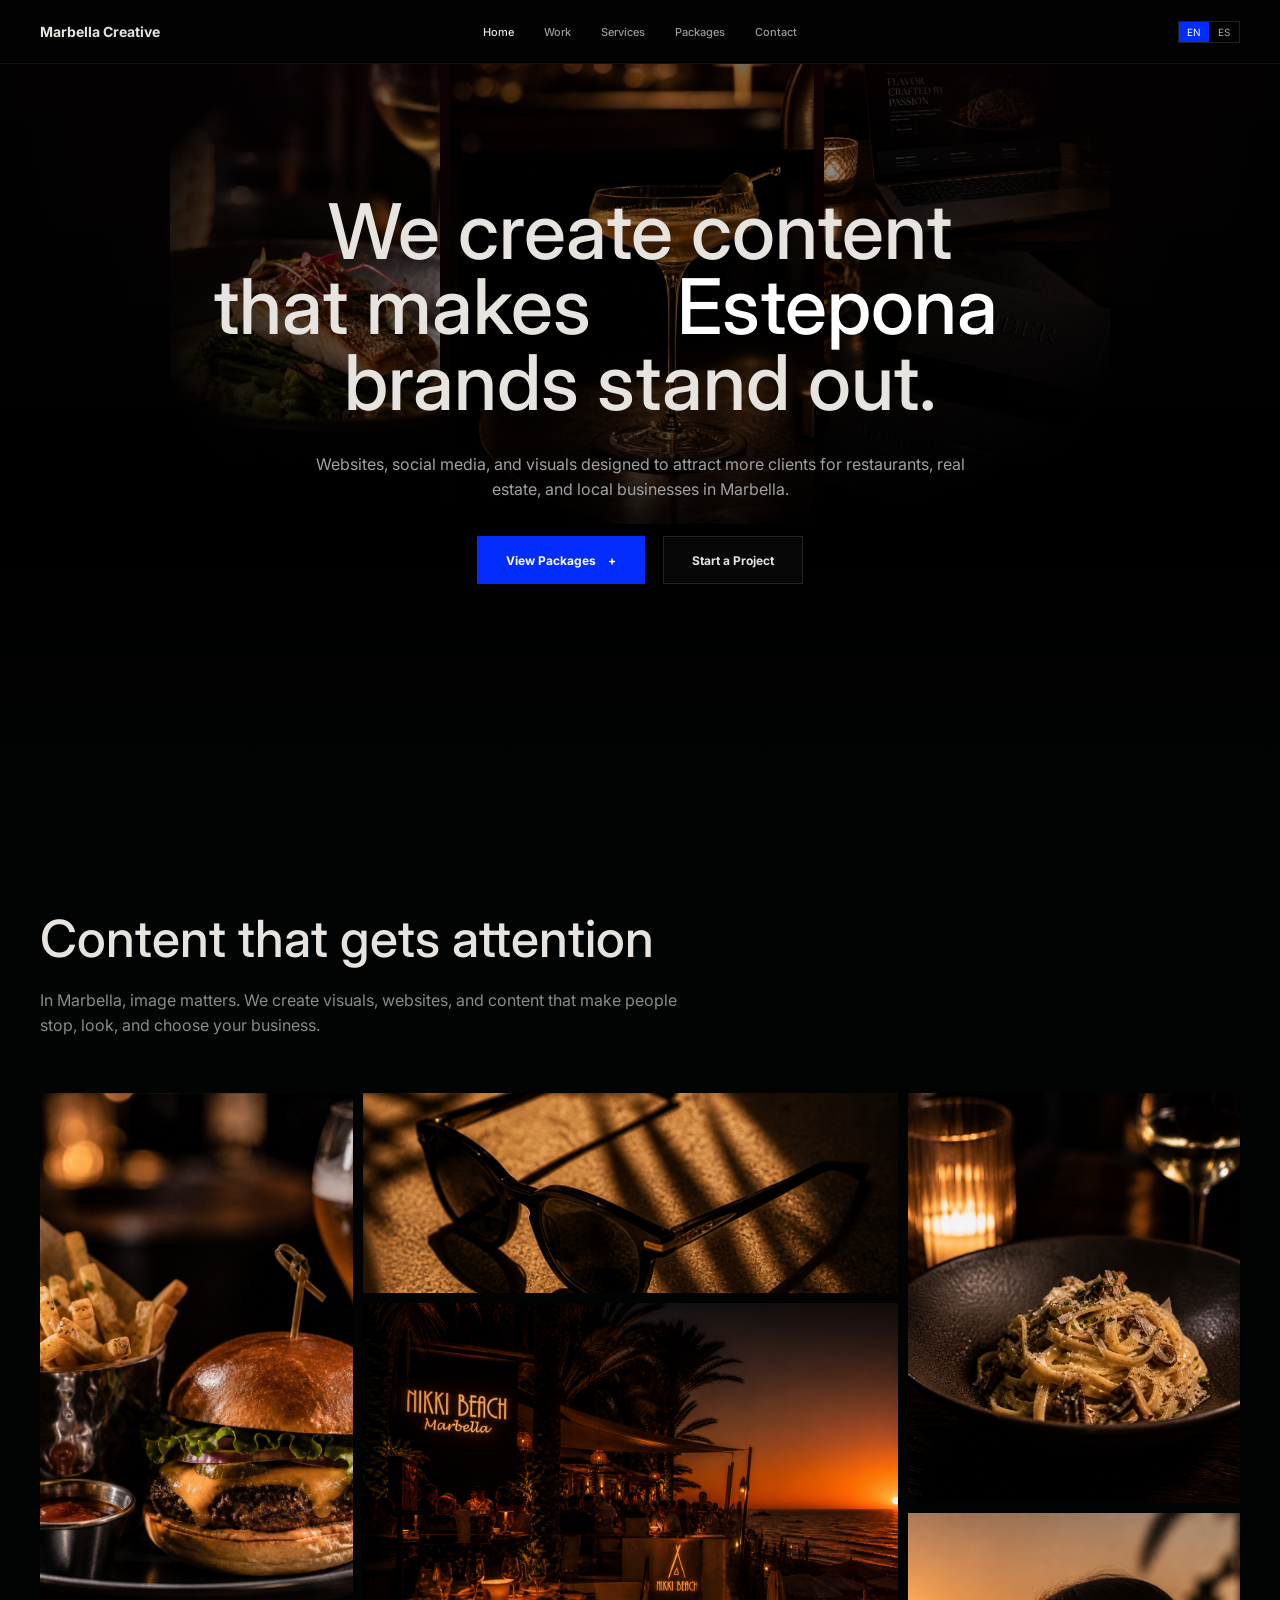
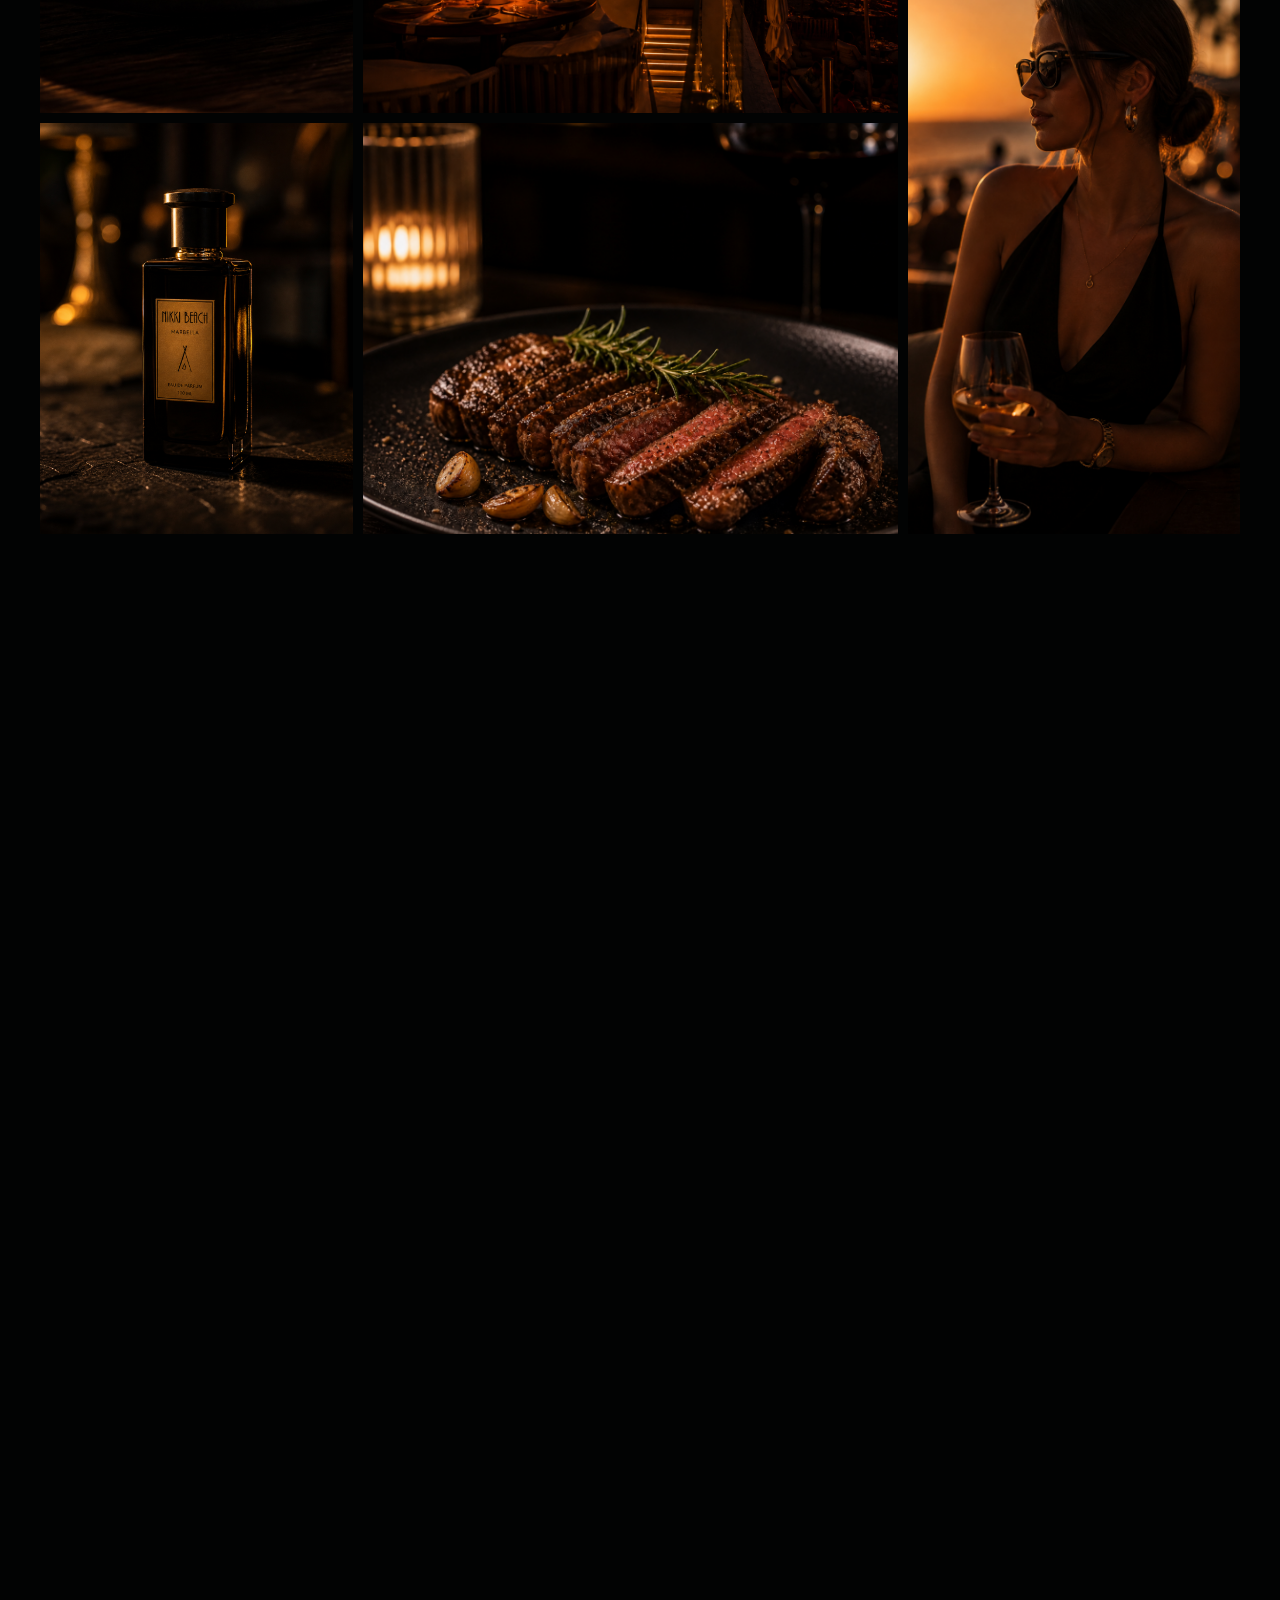
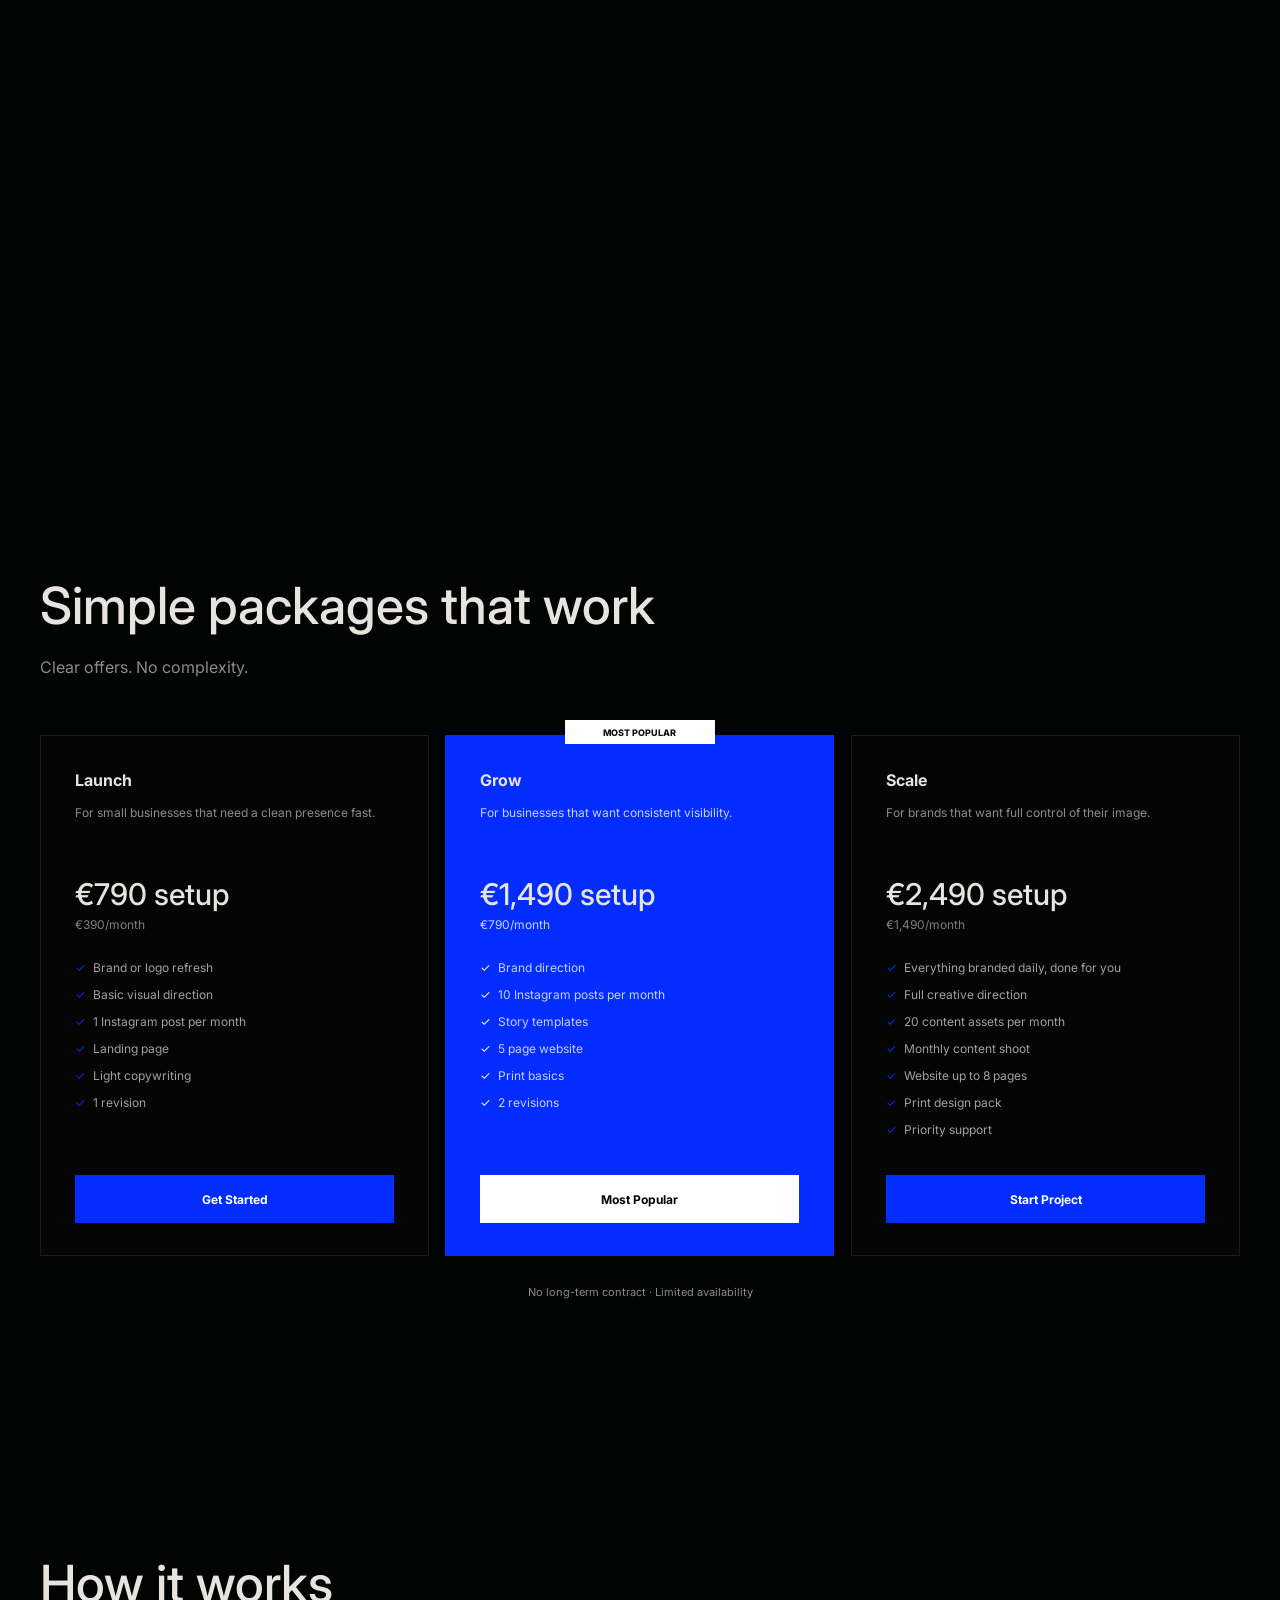
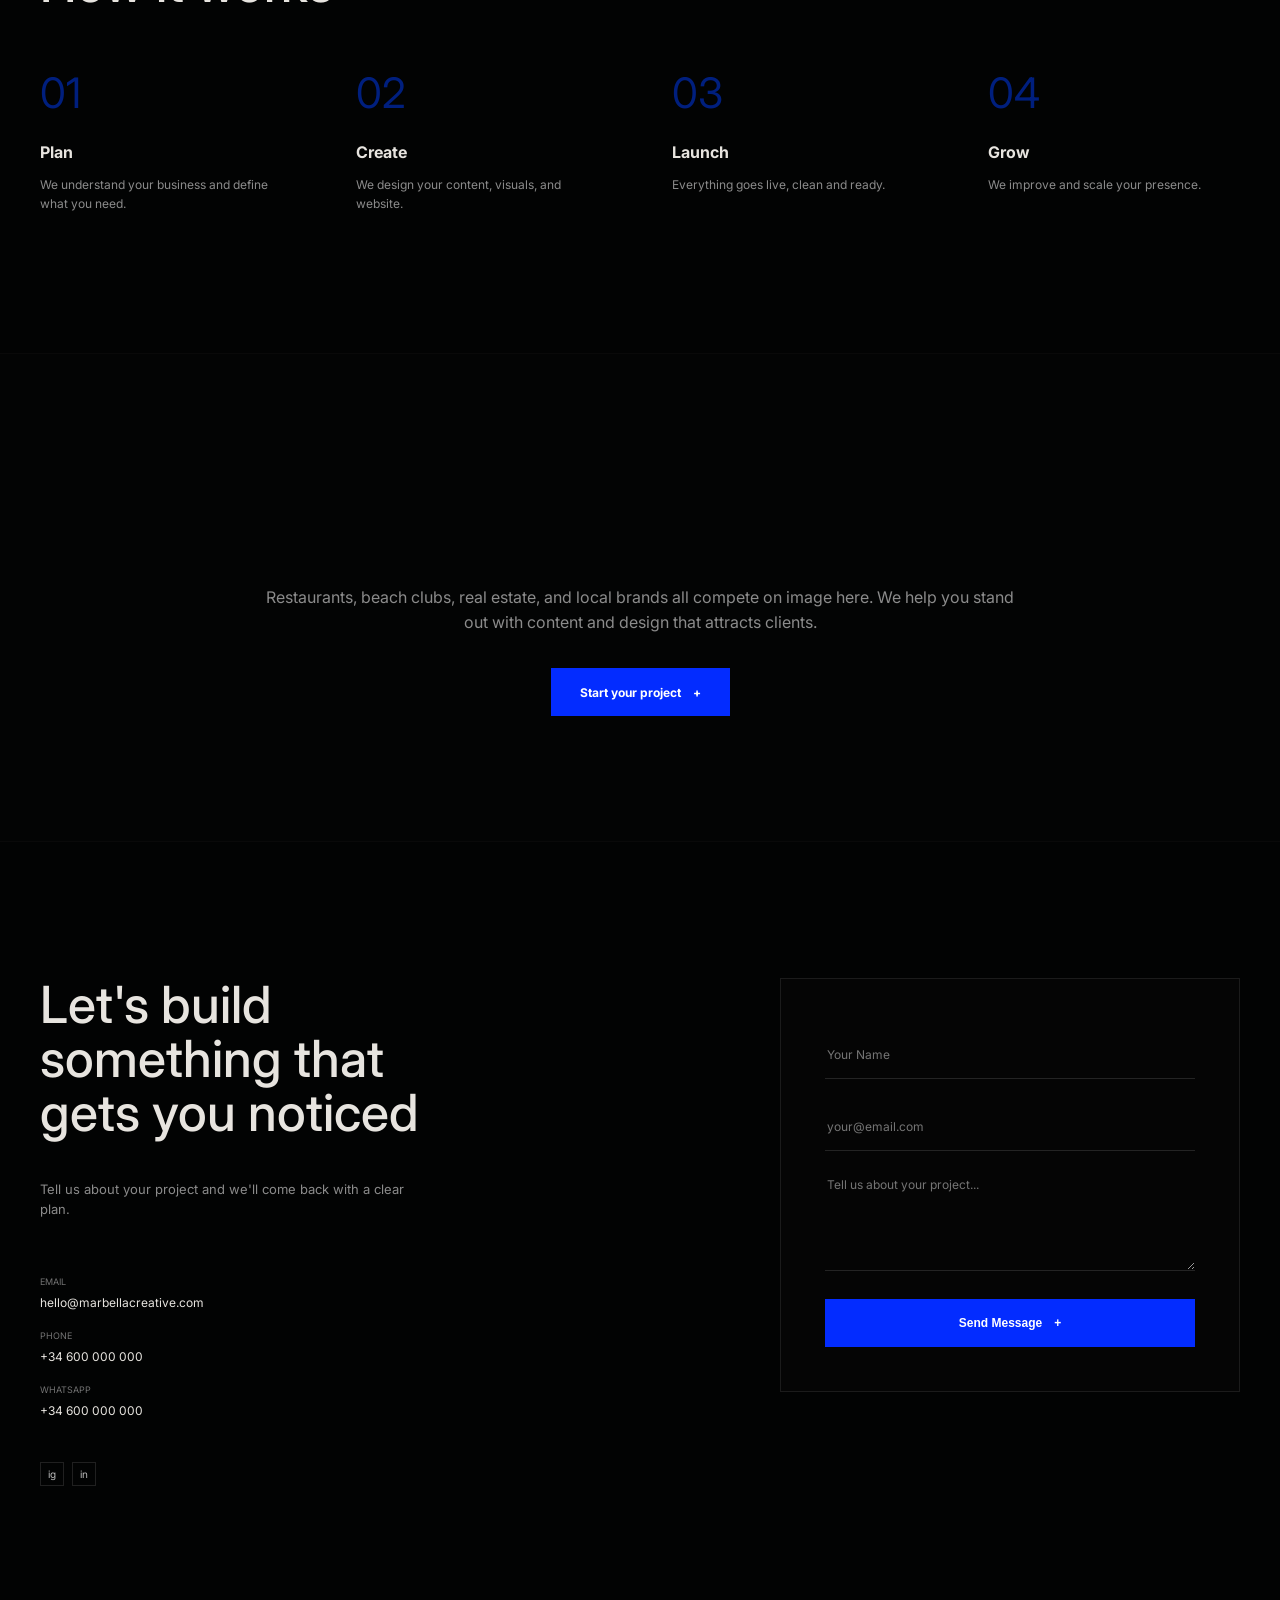
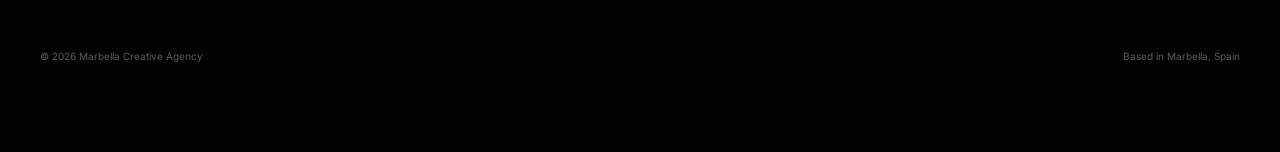
==== commit 603a2e9d: "Add local pages and media-driven hero updates" ====
--- a/index.html
+++ b/index.html
@@ -30,7 +30,12 @@
 
     <main id="home">
       <section class="hero">
-        <div class="hero-photo reveal" data-reveal="photo" aria-hidden="true"></div>
+        <div class="hero-photo reveal" data-reveal="photo" aria-hidden="true">
+          <span class="hero-shot hero-shot-1"></span>
+          <span class="hero-shot hero-shot-2"></span>
+          <span class="hero-shot hero-shot-3"></span>
+          <span class="hero-shot hero-shot-4"></span>
+        </div>
         <div class="hero-content">
           <h1 class="reveal" data-reveal="hero-title">We create content that makes Marbella brands stand out.</h1>
           <p class="reveal" data-reveal="hero-copy">Websites, social media, and visuals designed to attract more clients for restaurants, real estate, and local businesses in Marbella.</p>
@@ -61,21 +66,25 @@
         <h2 class="reveal">What we do</h2>
         <div class="service-grid">
           <article class="service reveal">
+            <div class="service-media service-media-social" aria-hidden="true"></div>
             <span class="icon">◎</span>
             <h3>Social Media Content</h3>
             <p>We create Instagram content that looks sharp, stays consistent, and keeps your brand active.</p>
           </article>
           <article class="service reveal">
+            <div class="service-media service-media-website" aria-hidden="true"></div>
             <span class="icon">⊕</span>
             <h3>Website Design Marbella</h3>
             <p>Clean, modern websites built to convert visitors into clients.</p>
           </article>
           <article class="service reveal">
+            <div class="service-media service-media-photography" aria-hidden="true"></div>
             <span class="icon">▣</span>
             <h3>Photography &amp; Content Production</h3>
             <p>Food, products, spaces, lifestyle. Real visuals for businesses that need to stand out.</p>
           </article>
           <article class="service reveal">
+            <div class="service-media service-media-print" aria-hidden="true"></div>
             <span class="icon">◇</span>
             <h3>Print Design</h3>
             <p>Menus, business cards, flyers. Everything aligned with your brand.</p>
--- a/styles.css
+++ b/styles.css
@@ -11,6 +11,7 @@
   --ease-polished: cubic-bezier(0.22, 0.61, 0.36, 1);
   --duration-apparition: 780ms;
   --duration-fast: 220ms;
+  --content-max: 1200px;
 }
 
 * {
@@ -42,7 +43,7 @@
   grid-template-columns: 1fr auto 1fr;
   align-items: center;
   height: 64px;
-  padding: 0 clamp(20px, 12vw, 180px);
+  padding: 0 max(20px, calc((100vw - var(--content-max)) / 2));
   background: rgba(3, 3, 3, 0.92);
   border-bottom: 1px solid #111;
   backdrop-filter: blur(14px);
@@ -161,18 +162,44 @@
 
 .hero-photo {
   position: absolute;
-  top: -70px;
+  top: -56px;
   left: 50%;
-  width: min(680px, 84vw);
-  aspect-ratio: 1.35;
+  display: grid;
+  grid-template-columns: 0.85fr 1.15fr 0.9fr;
+  grid-template-rows: 0.85fr 1fr;
+  gap: 10px;
+  width: min(940px, 92vw);
+  aspect-ratio: 1.82;
   transform: translateX(-50%);
-  background-image: url("assets/marbs-studio.png");
-  background-size: 1060px auto;
-  background-position: 50% -1030px;
   filter: brightness(0.25) blur(1px) contrast(1.08) saturate(0.8);
-  opacity: 0.5;
-  -webkit-mask-image: radial-gradient(circle, #000 0 42%, transparent 74%);
-  mask-image: radial-gradient(circle, #000 0 42%, transparent 74%);
+  opacity: 0.72;
+  -webkit-mask-image: radial-gradient(ellipse at center, #000 0 48%, transparent 78%);
+  mask-image: radial-gradient(ellipse at center, #000 0 48%, transparent 78%);
+}
+
+.hero-shot {
+  min-width: 0;
+  min-height: 0;
+  background-position: center;
+  background-size: cover;
+}
+
+.hero-shot-1 {
+  grid-row: 1 / 3;
+  background-image: url("assets/hero/hero1.png");
+}
+
+.hero-shot-2 {
+  background-image: url("assets/hero/hero3.png");
+}
+
+.hero-shot-3 {
+  grid-row: 1 / 3;
+  background-image: url("assets/hero/hero2.png");
+}
+
+.hero-shot-4 {
+  background-image: url("assets/hero/hero4.png");
 }
 
 .hero-content {
@@ -196,6 +223,38 @@
   font-size: clamp(46px, 6vw, 86px);
   line-height: 0.98;
   font-weight: 500;
+}
+
+.hero h1 {
+  display: grid;
+  justify-items: center;
+}
+
+.hero h1 > span {
+  display: block;
+}
+
+.city-phrase {
+  display: inline-block;
+  white-space: nowrap;
+}
+
+.city-rotator {
+  display: inline-block;
+  min-width: 5.95em;
+  color: #fff;
+  transform-origin: 50% 60%;
+  transition:
+    opacity 260ms var(--ease-polished),
+    transform 260ms var(--ease-polished),
+    filter 260ms var(--ease-polished);
+  will-change: opacity, transform, filter;
+}
+
+.city-rotator.is-changing {
+  opacity: 0;
+  transform: translate3d(0, -0.22em, 0) rotateX(72deg) scale(0.96);
+  filter: blur(8px);
 }
 
 .hero p {
@@ -258,7 +317,7 @@
 }
 
 .section {
-  width: min(980px, calc(100% - 40px));
+  width: min(var(--content-max), calc(100% - 40px));
   margin-inline: auto;
   padding: 128px 0;
 }
@@ -312,7 +371,7 @@
 }
 
 .work-showcase {
-  width: min(1180px, calc(100% - 40px));
+  width: min(var(--content-max), calc(100% - 40px));
   align-items: center;
   padding-top: 72px;
 }
@@ -477,19 +536,64 @@
 }
 
 .mosaic {
-  width: min(980px, 100%);
+  width: 100%;
   aspect-ratio: 980 / 850;
-  background-image: url("assets/content-mosaic.png");
+  display: grid;
+  grid-template-columns: 0.85fr 1.45fr 0.9fr;
+  grid-template-rows: repeat(5, 1fr);
+  gap: 10px;
+}
+
+.tile {
+  min-width: 0;
+  min-height: 0;
   background-position: center;
   background-size: cover;
 }
 
-.tile {
-  display: none;
+.tile-burger {
+  grid-row: 1 / 4;
+  background-image: url("assets/proof/burger.png");
+}
+
+.tile-shadows {
+  grid-column: 2;
+  grid-row: 1 / 2;
+  background-image: url("assets/proof/glass.png");
+}
+
+.tile-pasta {
+  grid-column: 3;
+  grid-row: 1 / 3;
+  background-image: url("assets/proof/pasta.png");
+}
+
+.tile-bar {
+  grid-column: 2;
+  grid-row: 2 / 4;
+  background-image: url("assets/proof/nikkibeach.png");
+}
+
+.tile-steak {
+  grid-column: 2;
+  grid-row: 4 / 6;
+  background-image: url("assets/proof/steak.png");
+}
+
+.tile-terrace {
+  grid-column: 3;
+  grid-row: 3 / 6;
+  background-image: url("assets/proof/womandrink.png");
+}
+
+.tile-menu {
+  grid-column: 1;
+  grid-row: 4 / 6;
+  background-image: url("assets/proof/parfum.png");
 }
 
 .services {
-  width: min(990px, calc(100% - 40px));
+  width: min(var(--content-max), calc(100% - 40px));
 }
 
 .service-grid {
@@ -497,6 +601,31 @@
   grid-template-columns: repeat(2, minmax(0, 1fr));
   gap: 58px 118px;
   margin-top: 42px;
+}
+
+.service-media {
+  width: 100%;
+  aspect-ratio: 16 / 10;
+  margin-bottom: 26px;
+  background-position: center;
+  background-size: cover;
+  filter: saturate(0.9) contrast(1.04);
+}
+
+.service-media-social {
+  background-image: url("assets/services/social-media.png");
+}
+
+.service-media-website {
+  background-image: url("assets/services/website.png");
+}
+
+.service-media-photography {
+  background-image: url("assets/services/photography.png");
+}
+
+.service-media-print {
+  background-image: url("assets/services/print.png");
 }
 
 .icon {
@@ -520,7 +649,7 @@
 }
 
 .packages {
-  width: min(980px, calc(100% - 40px));
+  width: min(var(--content-max), calc(100% - 40px));
 }
 
 .pricing-grid {
@@ -663,7 +792,7 @@
   display: grid;
   grid-template-columns: minmax(0, 1fr) minmax(320px, 460px);
   gap: 150px;
-  width: min(980px, calc(100% - 40px));
+  width: min(var(--content-max), calc(100% - 40px));
   padding-top: 136px;
   padding-bottom: 116px;
 }
@@ -775,12 +904,16 @@
   .motion-ready .reveal[data-reveal="photo"] {
     transform: translateX(-50%);
   }
+
+  .city-rotator {
+    transition: none;
+  }
 }
 
 .footer {
   display: flex;
   justify-content: space-between;
-  width: min(980px, calc(100% - 40px));
+  width: min(var(--content-max), calc(100% - 40px));
   margin: 0 auto;
   padding: 48px 0 90px;
   color: #5a5a5a;
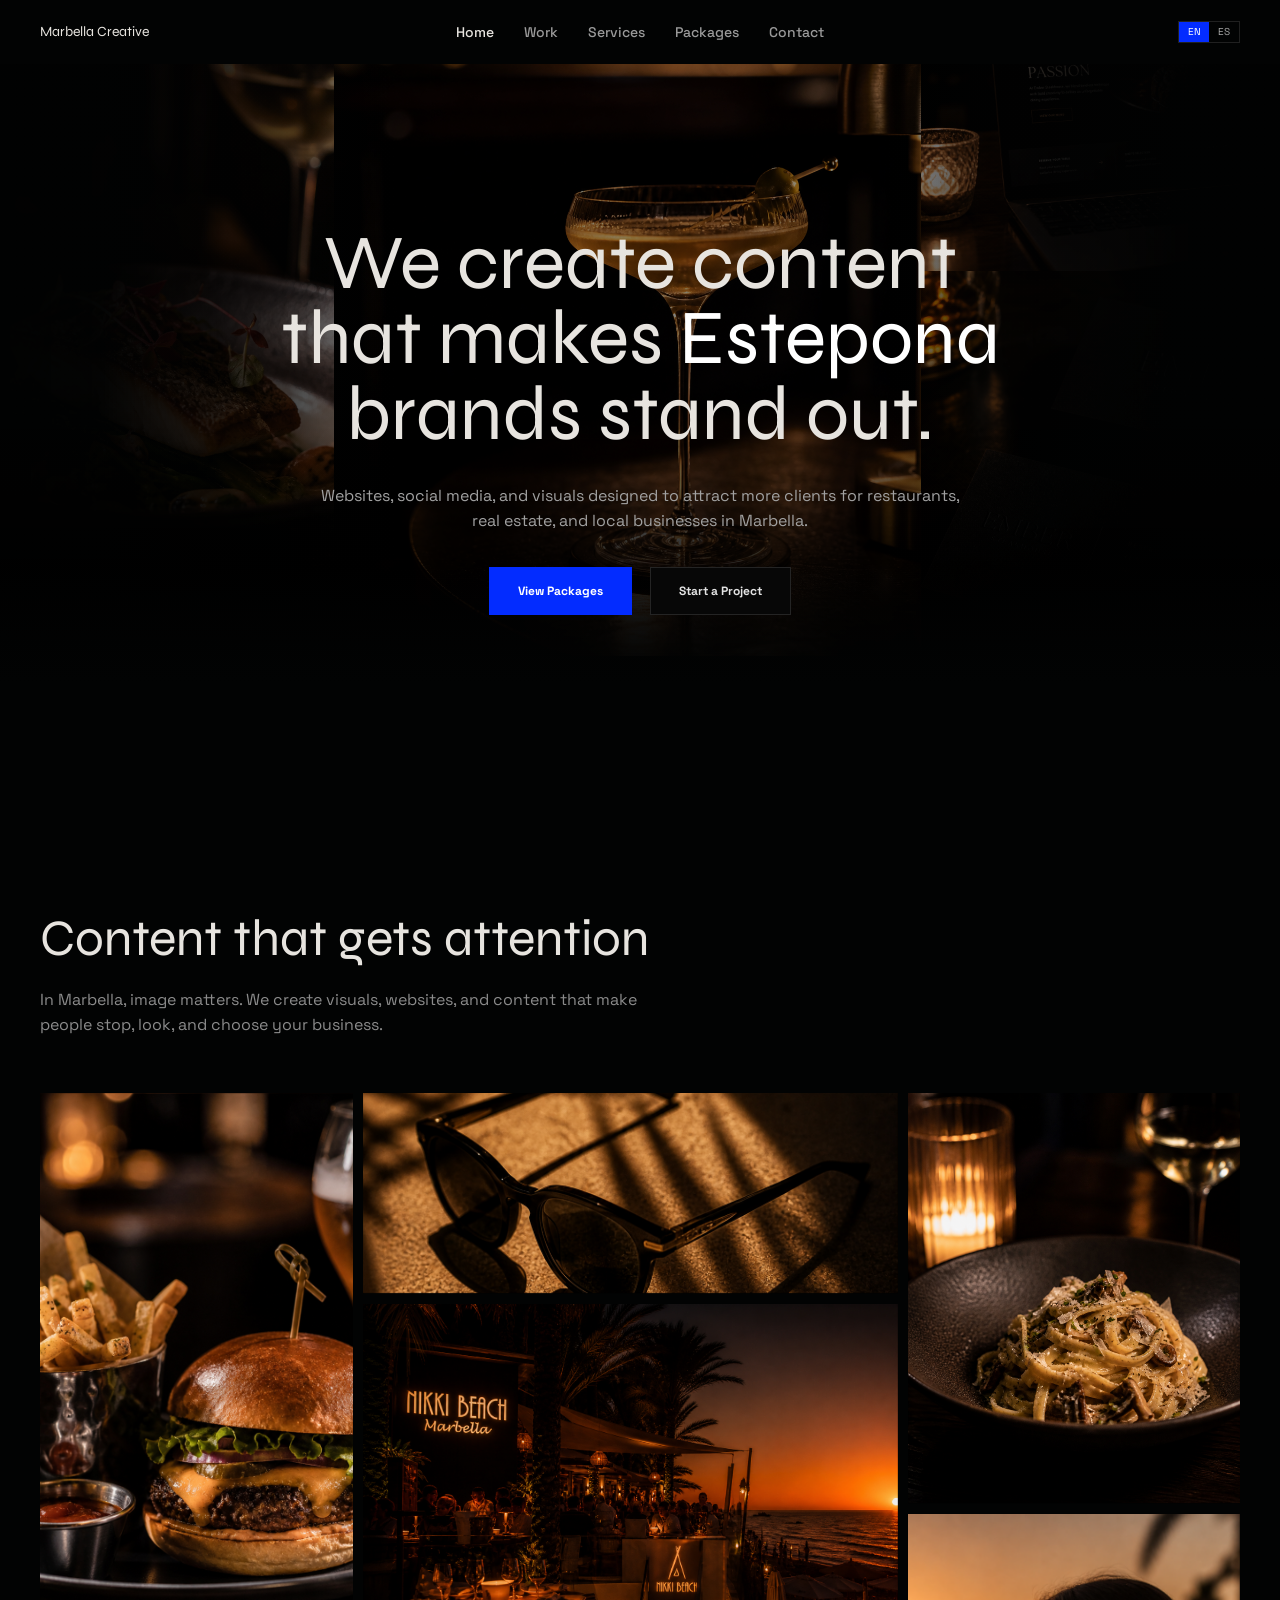
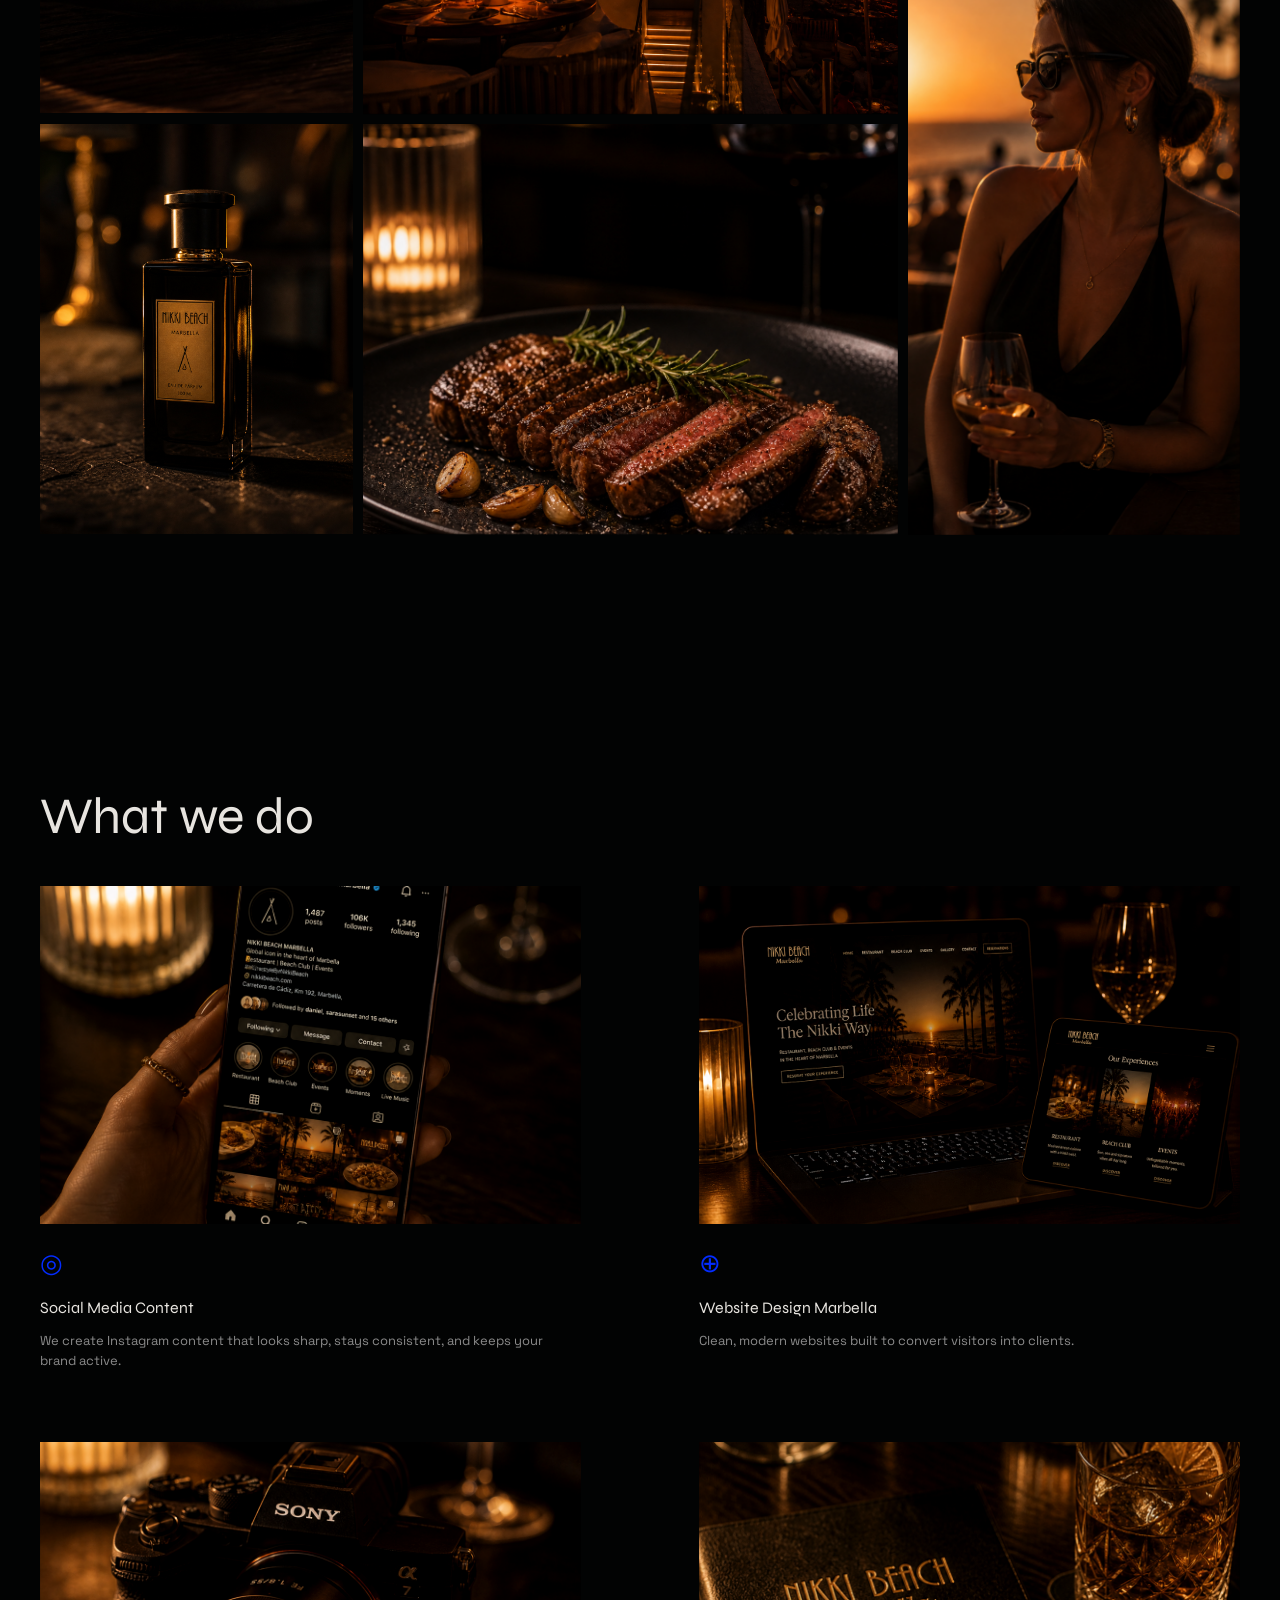
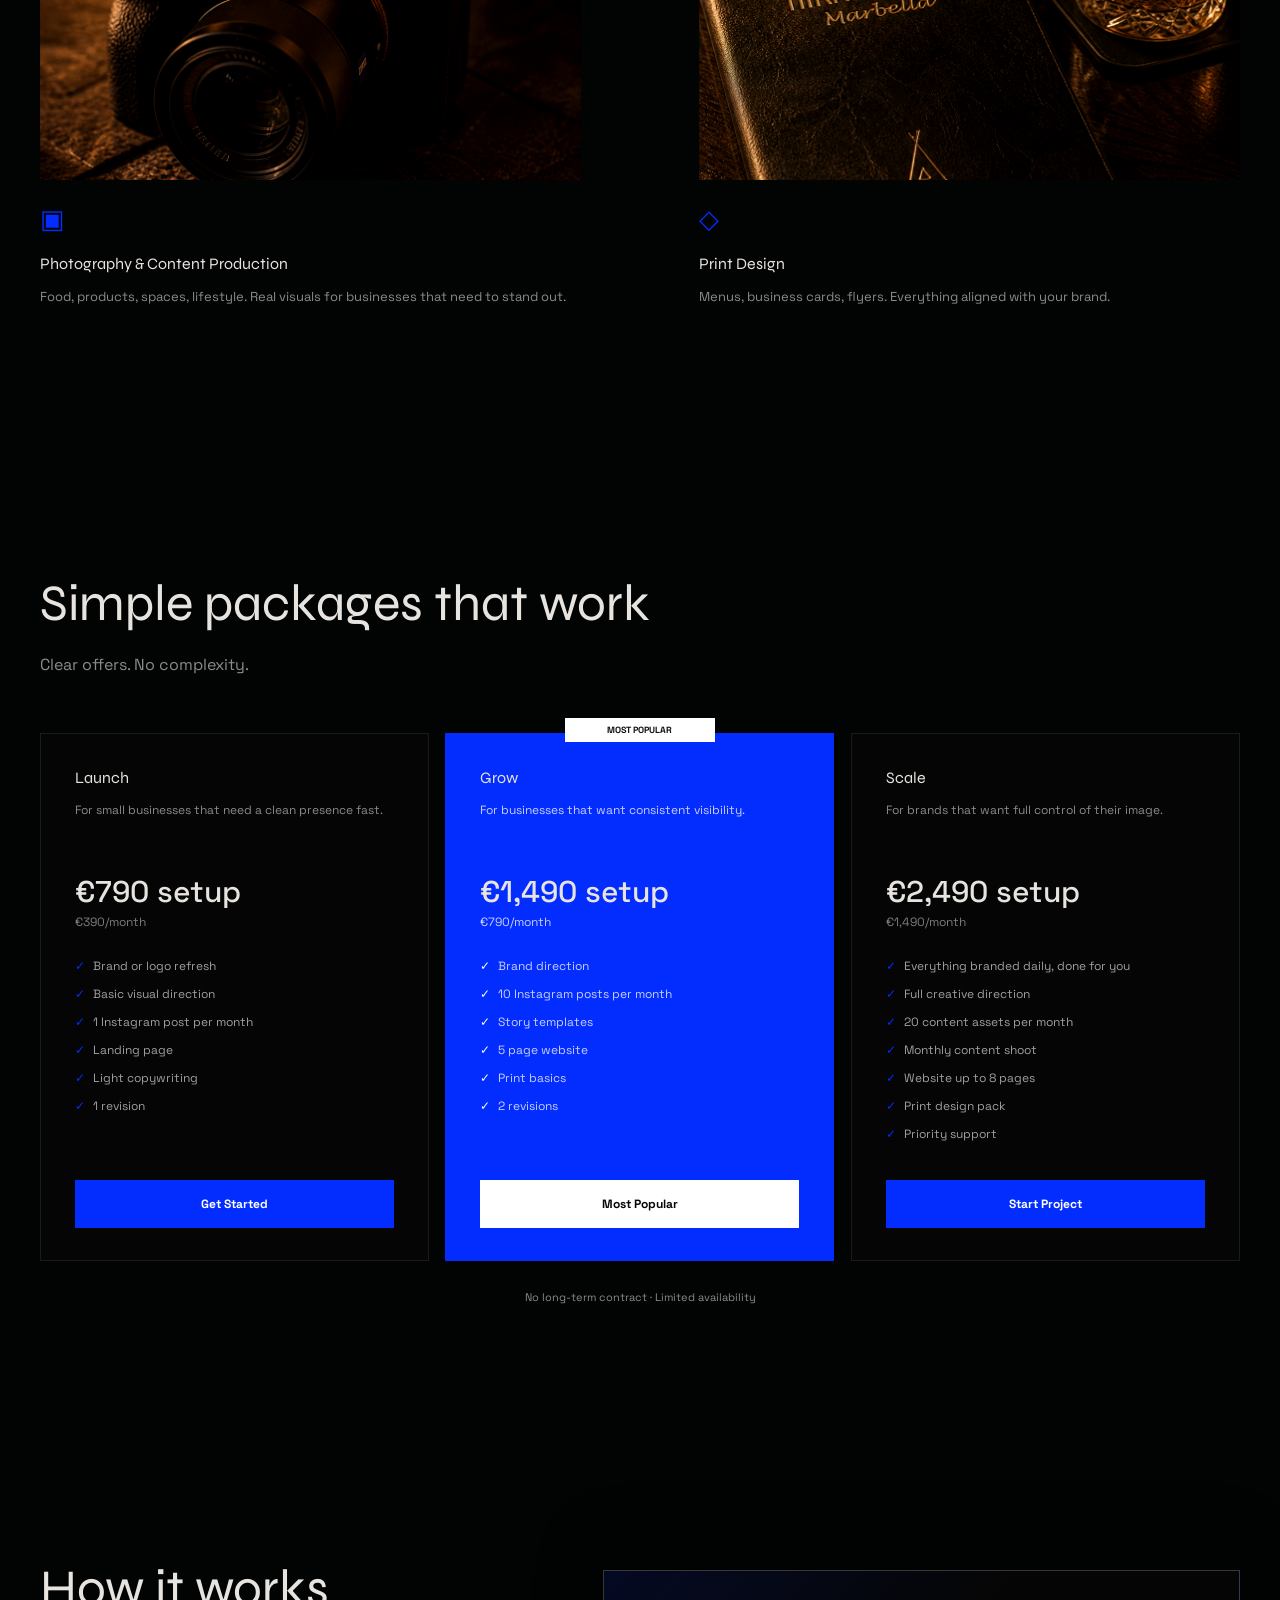
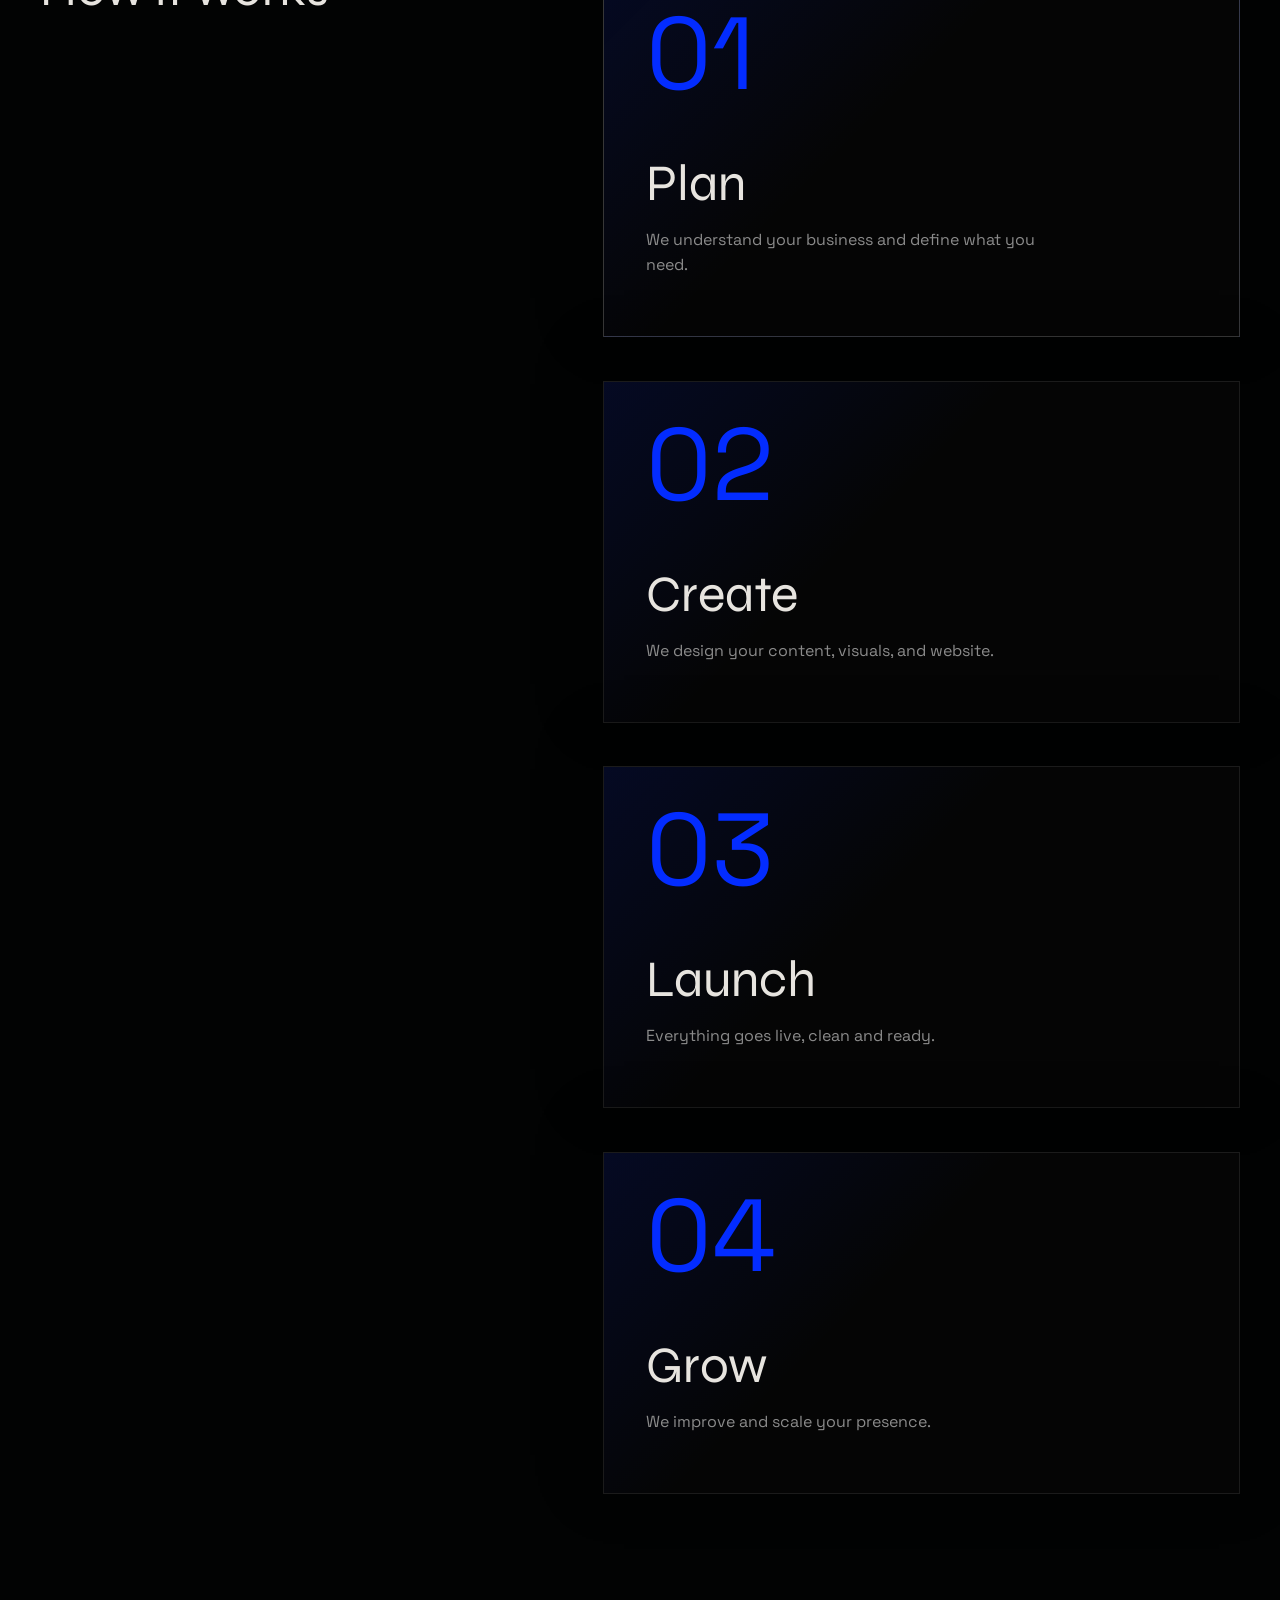
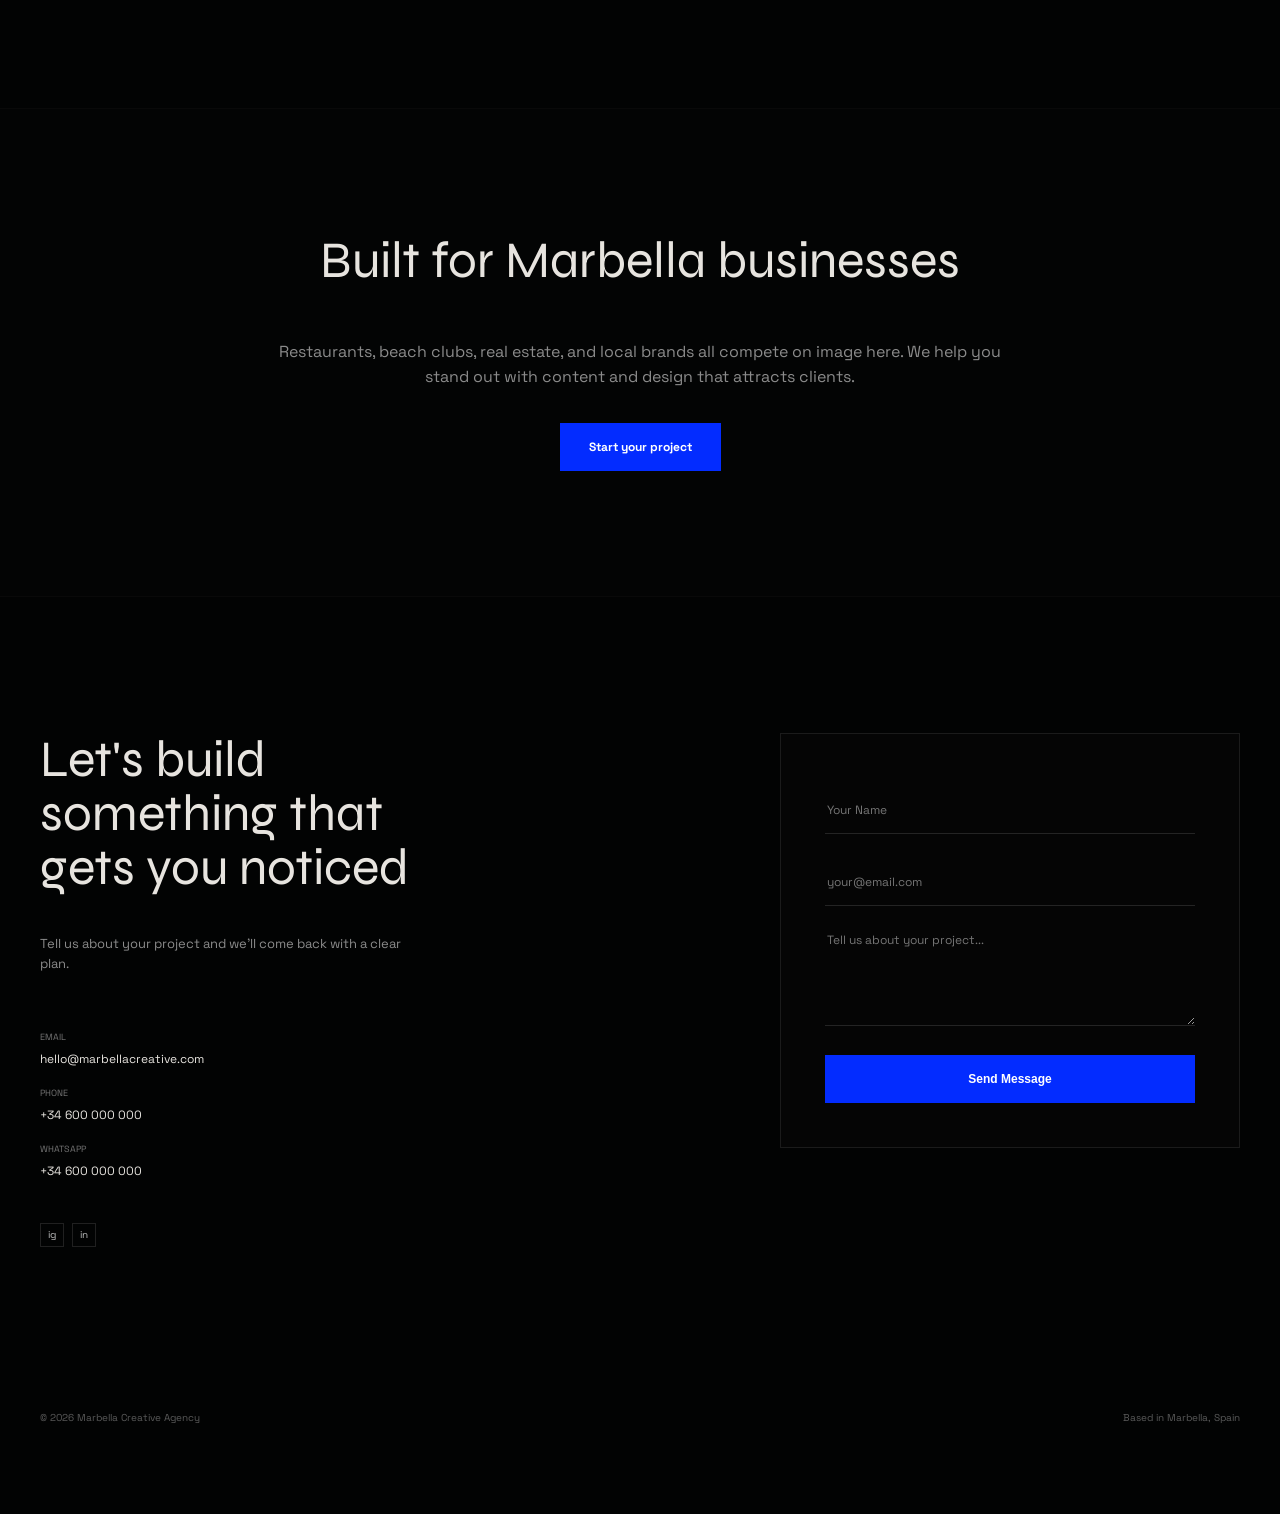
==== commit ad3d27c2: "Refine hero layout and process storytelling" ====
--- a/index.html
+++ b/index.html
@@ -9,7 +9,7 @@
     </script>
     <link rel="preconnect" href="https://fonts.googleapis.com" />
     <link rel="preconnect" href="https://fonts.gstatic.com" crossorigin />
-    <link href="https://fonts.googleapis.com/css2?family=Inter:wght@400;500;600;700&display=swap" rel="stylesheet" />
+    <link href="https://fonts.googleapis.com/css2?family=Space+Grotesk:wght@400;500;600;700&family=Syne:wght@400&display=swap" rel="stylesheet" />
     <link rel="stylesheet" href="styles.css" />
   </head>
   <body data-page="home">
@@ -40,7 +40,7 @@
           <h1 class="reveal" data-reveal="hero-title">We create content that makes Marbella brands stand out.</h1>
           <p class="reveal" data-reveal="hero-copy">Websites, social media, and visuals designed to attract more clients for restaurants, real estate, and local businesses in Marbella.</p>
           <div class="button-row reveal" data-reveal="hero-actions">
-            <a class="button primary" href="packages.html">View Packages <span>+</span></a>
+            <a class="button primary" href="packages.html">View Packages</a>
             <a class="button secondary" href="contact.html">Start a Project</a>
           </div>
         </div>
@@ -51,14 +51,14 @@
           <h2>Content that gets attention</h2>
           <p>In Marbella, image matters. We create visuals, websites, and content that make people stop, look, and choose your business.</p>
         </div>
-        <div class="mosaic reveal" data-reveal="image" aria-label="Restaurant, lifestyle, and hospitality content examples">
-          <div class="tile tile-burger"></div>
-          <div class="tile tile-shadows"></div>
-          <div class="tile tile-pasta"></div>
-          <div class="tile tile-bar"></div>
-          <div class="tile tile-steak"></div>
-          <div class="tile tile-terrace"></div>
-          <div class="tile tile-menu"></div>
+        <div class="mosaic" aria-label="Restaurant, lifestyle, and hospitality content examples">
+          <div class="tile tile-burger reveal" data-reveal="tile"></div>
+          <div class="tile tile-shadows reveal" data-reveal="tile"></div>
+          <div class="tile tile-pasta reveal" data-reveal="tile"></div>
+          <div class="tile tile-bar reveal" data-reveal="tile"></div>
+          <div class="tile tile-steak reveal" data-reveal="tile"></div>
+          <div class="tile tile-terrace reveal" data-reveal="tile"></div>
+          <div class="tile tile-menu reveal" data-reveal="tile"></div>
         </div>
       </section>
 
@@ -180,7 +180,7 @@
       <section class="section cta">
         <h2 class="reveal">Built for Marbella businesses</h2>
         <p class="reveal">Restaurants, beach clubs, real estate, and local brands all compete on image here. We help you stand out with content and design that attracts clients.</p>
-        <a class="button primary reveal" href="contact.html">Start your project <span>+</span></a>
+        <a class="button primary reveal" href="contact.html">Start your project</a>
       </section>
 
       <section id="contact" class="section contact">
@@ -213,7 +213,7 @@
             <span>Project</span>
             <textarea name="project" placeholder="Tell us about your project..."></textarea>
           </label>
-          <button class="button primary full" type="submit">Send Message <span>+</span></button>
+          <button class="button primary full" type="submit">Send Message</button>
         </form>
       </section>
     </main>
--- a/styles.css
+++ b/styles.css
@@ -26,7 +26,7 @@
   margin: 0;
   background: var(--bg);
   color: var(--text);
-  font-family: Inter, Arial, sans-serif;
+  font-family: "Space Grotesk", Arial, sans-serif;
   letter-spacing: 0;
 }
 
@@ -44,8 +44,17 @@
   align-items: center;
   height: 64px;
   padding: 0 max(20px, calc((100vw - var(--content-max)) / 2));
-  background: rgba(3, 3, 3, 0.92);
-  border-bottom: 1px solid #111;
+  background: transparent;
+  border-bottom: 1px solid transparent;
+  transition:
+    background-color var(--duration-fast) var(--ease-polished),
+    border-color var(--duration-fast) var(--ease-polished),
+    backdrop-filter var(--duration-fast) var(--ease-polished);
+}
+
+.site-header.is-scrolled {
+  background: rgba(3, 3, 3, 0.7);
+  border-bottom-color: rgba(255, 255, 255, 0.08);
   backdrop-filter: blur(14px);
 }
 
@@ -82,6 +91,11 @@
   transform: translate3d(0, 34px, 0) scale(0.97);
 }
 
+.motion-ready .reveal[data-reveal="tile"] {
+  transform: translate3d(0, 28px, 0) scale(0.96);
+  transition-duration: 720ms;
+}
+
 .motion-ready .reveal[data-reveal="featured"] {
   transform: translate3d(0, 30px, 0) scale(0.965);
 }
@@ -101,15 +115,16 @@
 }
 
 .brand {
+  font-family: Syne, "Space Grotesk", Arial, sans-serif;
   font-size: 14px;
-  font-weight: 700;
+  font-weight: 400;
 }
 
 .nav-links {
   display: flex;
   gap: 30px;
   color: #9a9a9a;
-  font-size: 11px;
+  font-size: 14px;
   font-weight: 500;
 }
 
@@ -146,9 +161,10 @@
   position: relative;
   min-height: 720px;
   display: flex;
-  align-items: center;
+  align-items: flex-start;
   justify-content: center;
   overflow: hidden;
+  padding: clamp(145px, 18vh, 188px) 0 118px;
   text-align: center;
   background: radial-gradient(circle at center top, #250407 0, #090305 43%, #030303 76%);
 }
@@ -157,24 +173,50 @@
   position: absolute;
   inset: 0;
   content: "";
-  background: linear-gradient(180deg, rgba(0, 0, 0, 0.35), rgba(0, 0, 0, 0.82) 70%, var(--bg));
+  z-index: 1;
+  background: linear-gradient(
+    180deg,
+    rgba(0, 0, 0, 0.42) 0%,
+    rgba(0, 0, 0, 0.5) 52%,
+    rgba(0, 0, 0, 0.86) 70%,
+    var(--bg) 86%
+  );
+}
+
+.hero::before {
+  position: absolute;
+  inset: 0;
+  z-index: 1;
+  content: "";
+  pointer-events: none;
+  background: linear-gradient(
+    90deg,
+    var(--bg) 0%,
+    rgba(2, 3, 3, 0.98) 8%,
+    rgba(2, 3, 3, 0.74) 17%,
+    rgba(2, 3, 3, 0) 31%,
+    rgba(2, 3, 3, 0) 69%,
+    rgba(2, 3, 3, 0.74) 83%,
+    rgba(2, 3, 3, 0.98) 92%,
+    var(--bg) 100%
+  );
 }
 
 .hero-photo {
   position: absolute;
-  top: -56px;
+  top: -120px;
   left: 50%;
   display: grid;
   grid-template-columns: 0.85fr 1.15fr 0.9fr;
   grid-template-rows: 0.85fr 1fr;
-  gap: 10px;
-  width: min(940px, 92vw);
-  aspect-ratio: 1.82;
+  gap: 0;
+  width: min(1480px, 142vw);
+  aspect-ratio: 2.08;
   transform: translateX(-50%);
   filter: brightness(0.25) blur(1px) contrast(1.08) saturate(0.8);
-  opacity: 0.72;
-  -webkit-mask-image: radial-gradient(ellipse at center, #000 0 48%, transparent 78%);
-  mask-image: radial-gradient(ellipse at center, #000 0 48%, transparent 78%);
+  opacity: 0.82;
+  -webkit-mask-image: radial-gradient(ellipse at center, #000 0 58%, transparent 86%);
+  mask-image: radial-gradient(ellipse at center, #000 0 58%, transparent 86%);
 }
 
 .hero-shot {
@@ -204,9 +246,9 @@
 
 .hero-content {
   position: relative;
-  z-index: 1;
+  z-index: 2;
   width: min(920px, calc(100% - 40px));
-  margin-top: -70px;
+  margin-top: 0;
 }
 
 h1,
@@ -214,6 +256,13 @@
 h3,
 p {
   margin-top: 0;
+}
+
+h1,
+h2,
+h3 {
+  font-family: Syne, "Space Grotesk", Arial, sans-serif;
+  font-weight: 400;
 }
 
 h1 {
@@ -222,12 +271,12 @@
   margin-bottom: 32px;
   font-size: clamp(46px, 6vw, 86px);
   line-height: 0.98;
-  font-weight: 500;
 }
 
 .hero h1 {
-  display: grid;
-  justify-items: center;
+  display: flex;
+  flex-direction: column;
+  align-items: center;
 }
 
 .hero h1 > span {
@@ -235,13 +284,13 @@
 }
 
 .city-phrase {
-  display: inline-block;
+  display: block;
   white-space: nowrap;
 }
 
 .city-rotator {
   display: inline-block;
-  min-width: 5.95em;
+  min-width: 0;
   color: #fff;
   transform-origin: 50% 60%;
   transition:
@@ -356,7 +405,6 @@
   margin: 0;
   font-size: clamp(48px, 6.4vw, 84px);
   line-height: 0.98;
-  font-weight: 500;
 }
 
 .page-hero-copy {
@@ -515,7 +563,6 @@
   margin-bottom: 22px;
   font-size: clamp(36px, 4vw, 54px);
   line-height: 1.05;
-  font-weight: 500;
 }
 
 .section-copy p,
@@ -641,7 +688,6 @@
 .process h3 {
   margin-bottom: 14px;
   font-size: 16px;
-  font-weight: 700;
 }
 
 .service p {
@@ -749,23 +795,87 @@
   font-size: 11px;
 }
 
+.process {
+  display: grid;
+  grid-template-columns: minmax(240px, 0.42fr) minmax(0, 0.58fr);
+  gap: clamp(48px, 8vw, 120px);
+  align-items: start;
+  padding-bottom: 170px;
+}
+
+.process > h2 {
+  position: sticky;
+  top: 118px;
+  margin-bottom: 0;
+}
+
 .process-grid {
   display: grid;
-  grid-template-columns: repeat(4, 1fr);
-  gap: 64px;
-  margin-top: 56px;
+  gap: 0;
+  margin-top: 8px;
+}
+
+.process-grid article {
+  position: sticky;
+  min-height: 300px;
+  margin-bottom: 44px;
+  padding: 42px;
+  border: 1px solid var(--line);
+  background:
+    linear-gradient(135deg, rgba(3, 44, 255, 0.12), rgba(3, 44, 255, 0) 42%),
+    #050505;
+  box-shadow: 0 -18px 60px rgba(0, 0, 0, 0.42);
+  transition:
+    opacity 360ms var(--ease-polished),
+    transform 360ms var(--ease-polished),
+    border-color 360ms var(--ease-polished);
+}
+
+.process-grid article:nth-child(1) {
+  top: 108px;
+  z-index: 1;
+}
+
+.process-grid article:nth-child(2) {
+  top: 126px;
+  z-index: 2;
+}
+
+.process-grid article:nth-child(3) {
+  top: 144px;
+  z-index: 3;
+}
+
+.process-grid article:nth-child(4) {
+  top: 162px;
+  z-index: 4;
+}
+
+.process-grid article.is-past {
+  opacity: 0.38;
+  transform: scale(0.985);
+}
+
+.process-grid article.is-current {
+  border-color: rgba(255, 255, 255, 0.2);
 }
 
 .process span {
   display: block;
-  margin-bottom: 24px;
-  color: #001f7e;
-  font-size: 42px;
+  margin-bottom: 58px;
+  color: var(--blue);
+  font-size: clamp(58px, 8vw, 104px);
+  line-height: 0.8;
   font-weight: 400;
 }
 
+.process h3 {
+  font-size: clamp(30px, 4vw, 52px);
+}
+
 .process p {
-  font-size: 12px;
+  max-width: 430px;
+  font-size: 16px;
 }
 
 .cta {
@@ -945,16 +1055,16 @@
 
   .hero {
     min-height: 620px;
+    padding: 132px 0 86px;
   }
 
   .hero-content {
-    margin-top: -10px;
+    margin-top: 0;
   }
 
   .button-row,
   .pricing-grid,
   .service-grid,
-  .process-grid,
   .contact,
   .page-hero-grid,
   .editorial-split,
@@ -965,6 +1075,40 @@
     grid-template-columns: 1fr;
   }
 
+  .process {
+    display: block;
+    padding-bottom: 84px;
+  }
+
+  .process > h2,
+  .process-grid article {
+    position: static;
+  }
+
+  .process > h2 {
+    margin-bottom: 42px;
+  }
+
+  .process-grid {
+    gap: 16px;
+  }
+
+  .process-grid article {
+    min-height: auto;
+    margin-bottom: 0;
+    padding: 30px;
+  }
+
+  .process-grid article.is-past {
+    opacity: 1;
+    transform: none;
+  }
+
+  .process span {
+    margin-bottom: 34px;
+    font-size: 58px;
+  }
+
   .button-row {
     display: grid;
   }
@@ -998,7 +1142,6 @@
   }
 
   .service-grid,
-  .process-grid,
   .contact {
     gap: 42px;
   }
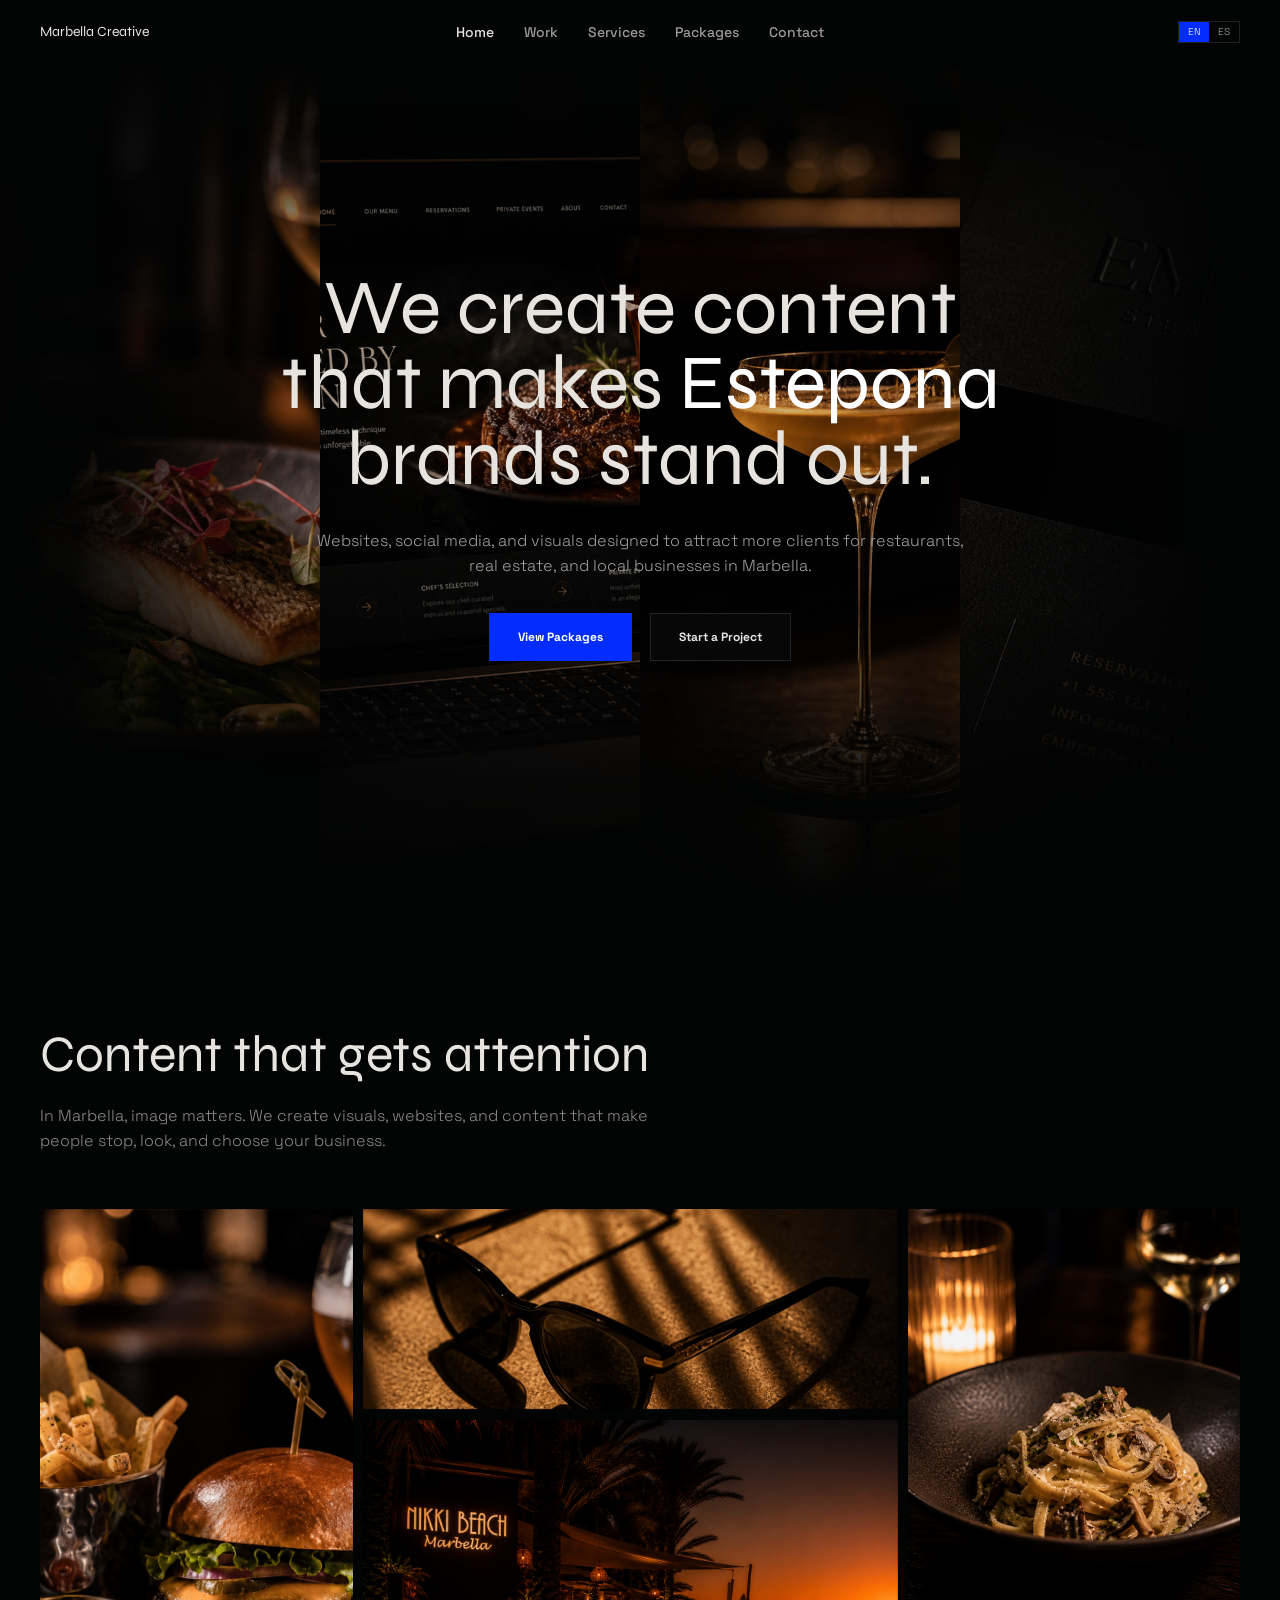
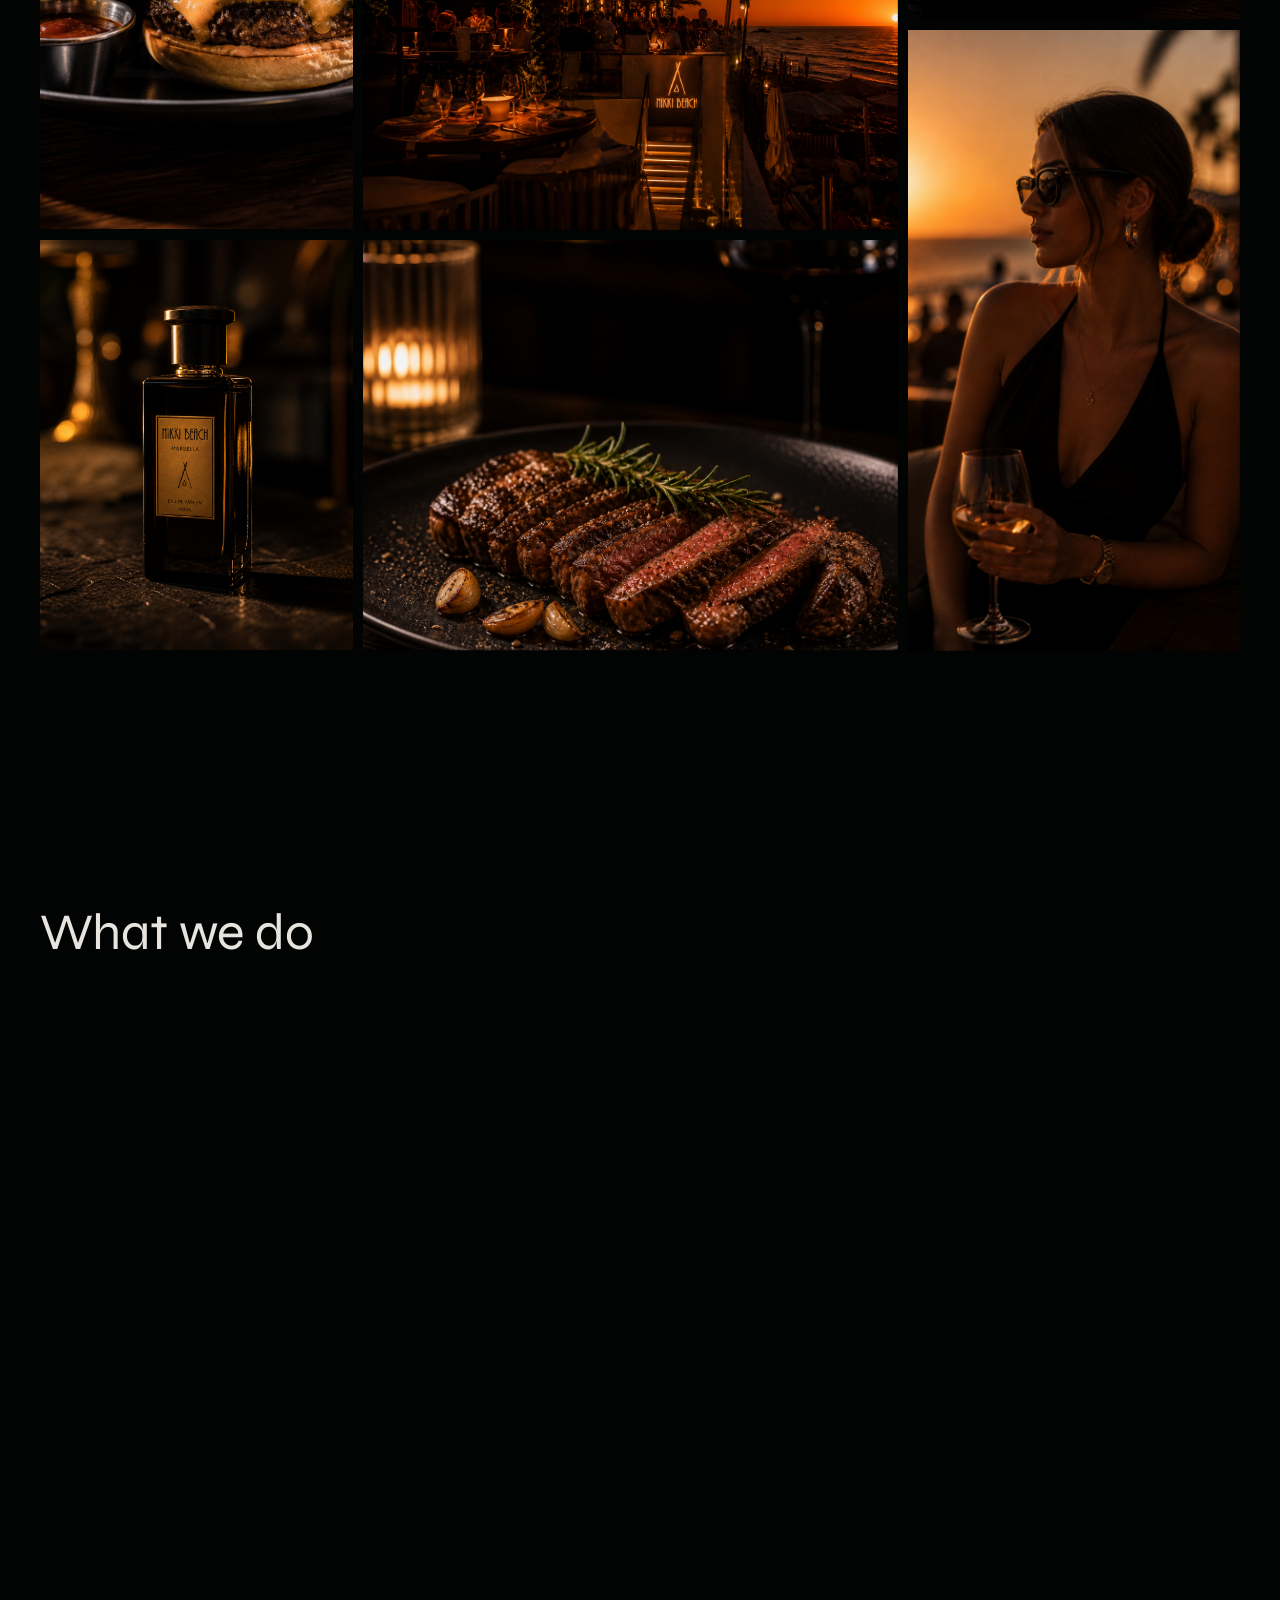
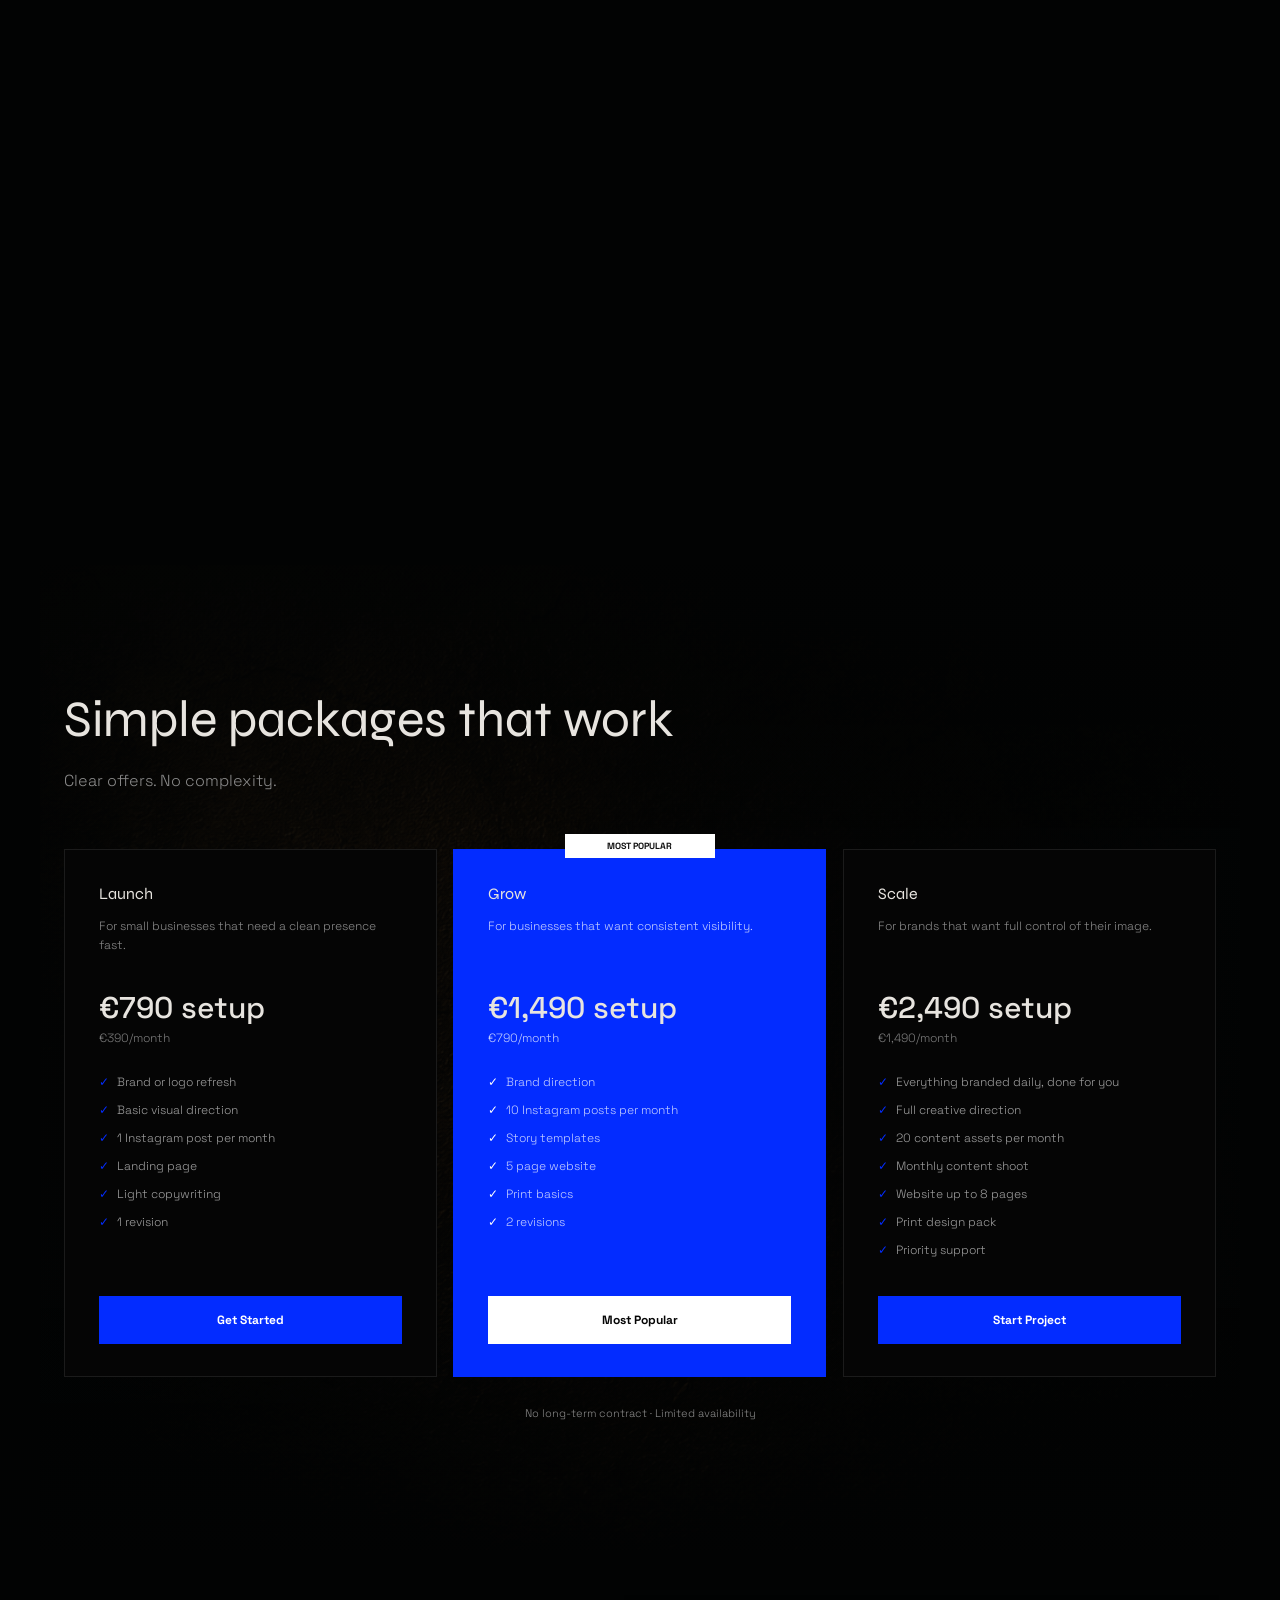
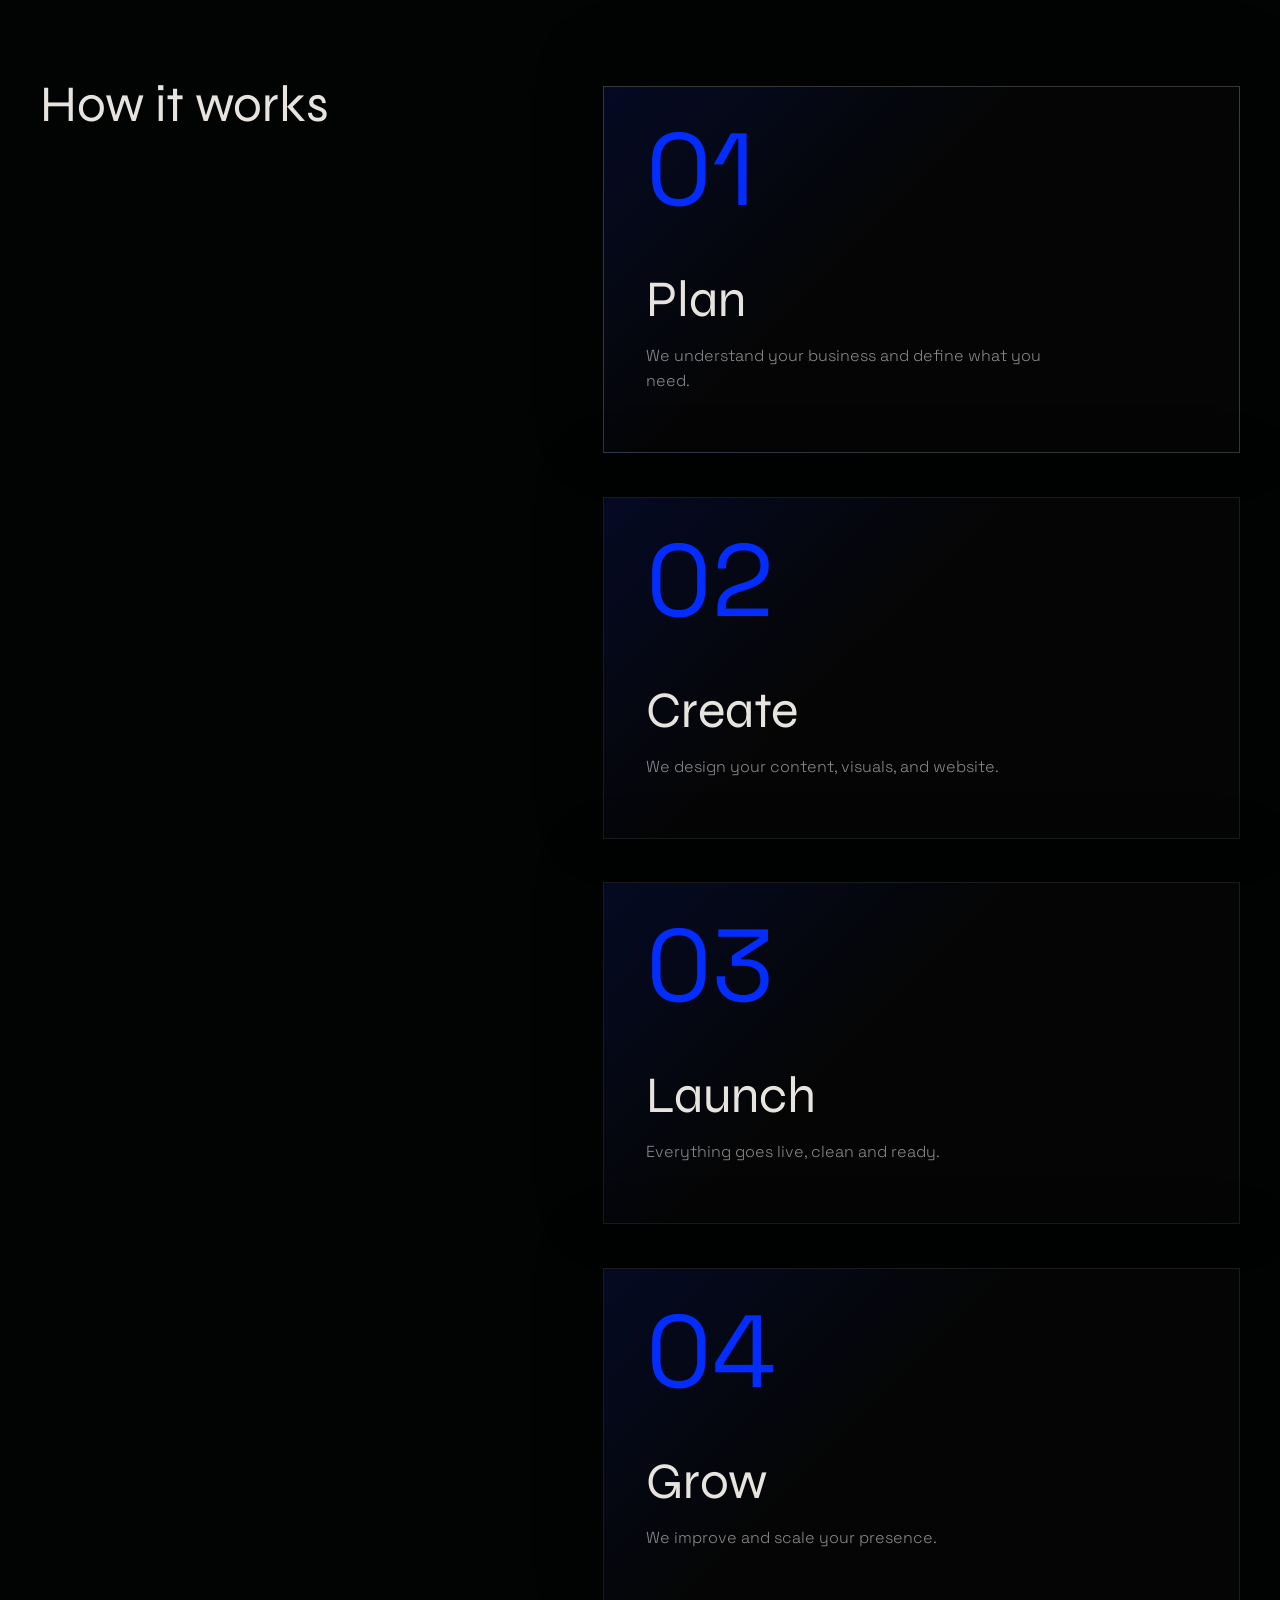
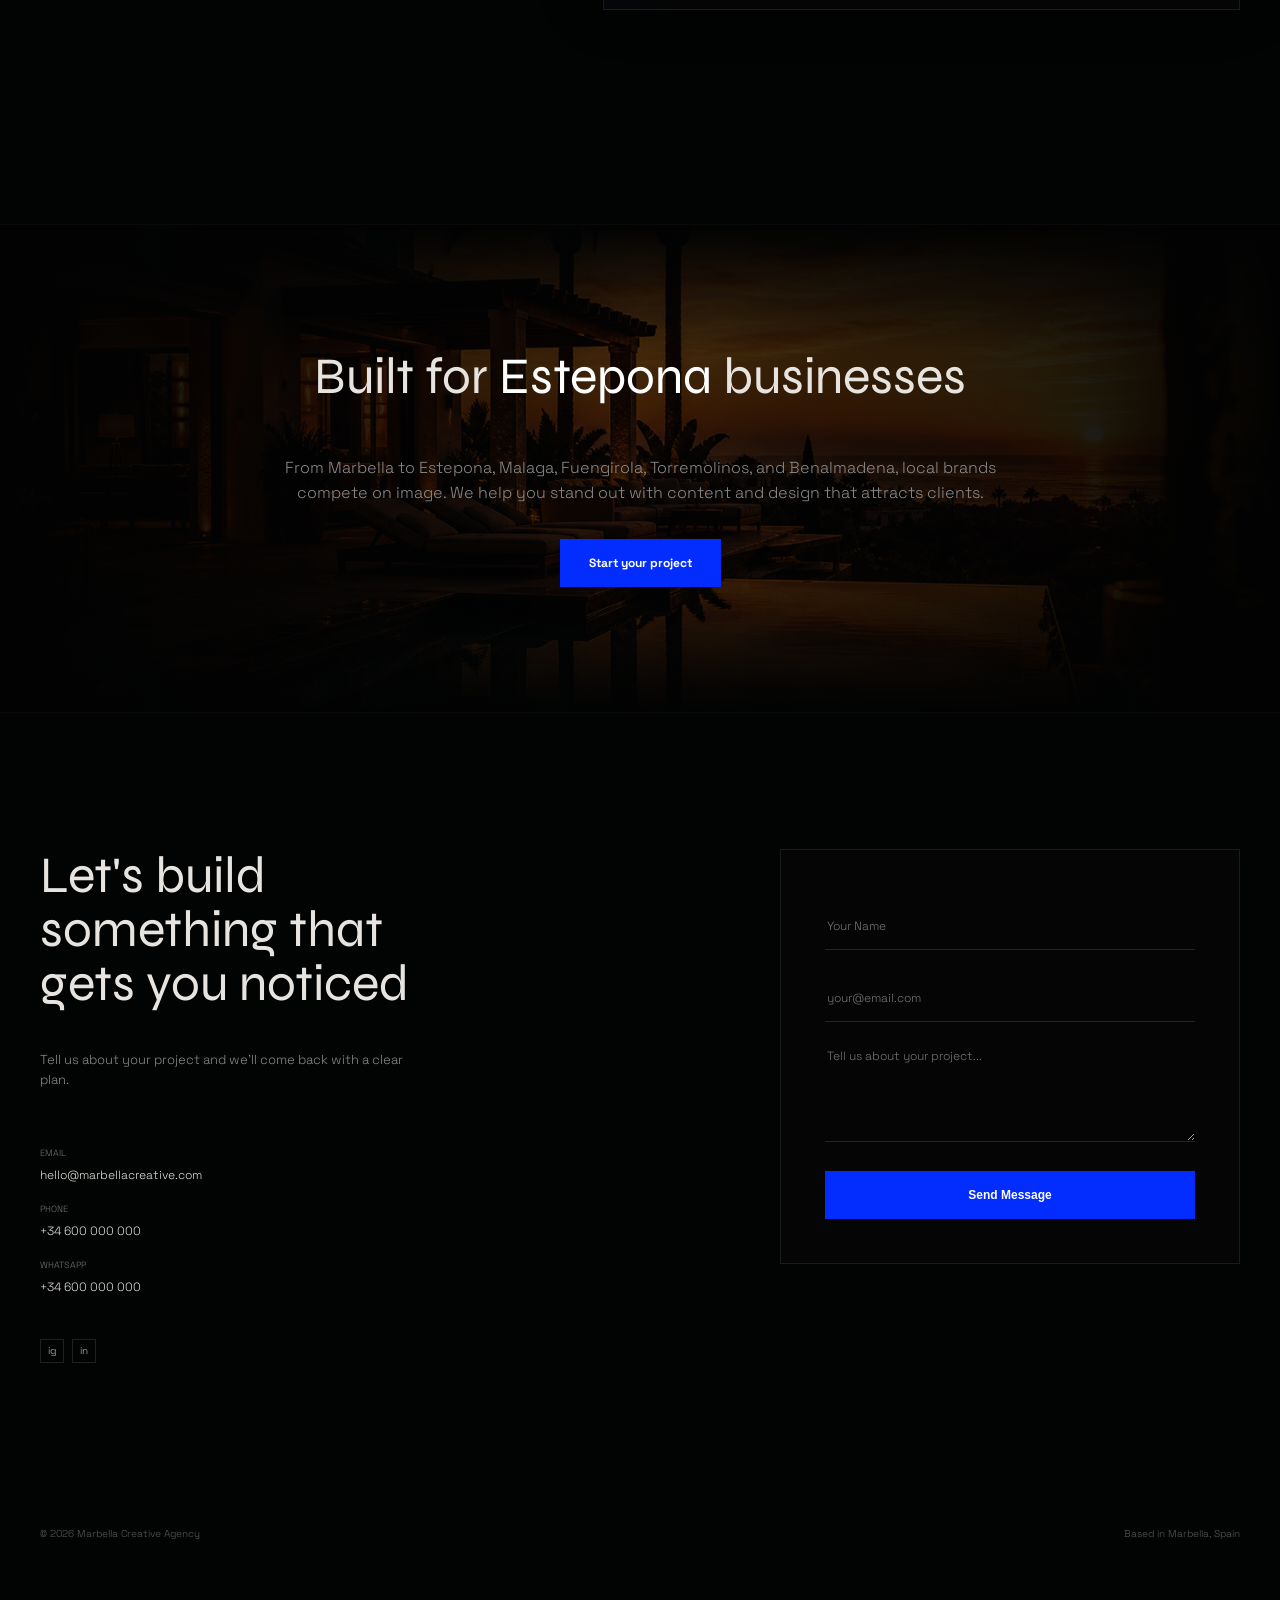
==== commit 977f8889: "Add pricing section background image" ====
--- a/index.html
+++ b/index.html
@@ -9,7 +9,7 @@
     </script>
     <link rel="preconnect" href="https://fonts.googleapis.com" />
     <link rel="preconnect" href="https://fonts.gstatic.com" crossorigin />
-    <link href="https://fonts.googleapis.com/css2?family=Space+Grotesk:wght@400;500;600;700&family=Syne:wght@400&display=swap" rel="stylesheet" />
+    <link href="https://fonts.googleapis.com/css2?family=Space+Grotesk:wght@300;400;500;600;700&family=Syne:wght@400&display=swap" rel="stylesheet" />
     <link rel="stylesheet" href="styles.css" />
   </head>
   <body data-page="home">
@@ -178,8 +178,8 @@
       </section>
 
       <section class="section cta">
-        <h2 class="reveal">Built for Marbella businesses</h2>
-        <p class="reveal">Restaurants, beach clubs, real estate, and local brands all compete on image here. We help you stand out with content and design that attracts clients.</p>
+        <h2 class="reveal">Built for <span class="city-phrase"><span class="city-rotator" data-city-rotator>Marbella</span></span> businesses</h2>
+        <p class="reveal">From Marbella to Estepona, Malaga, Fuengirola, Torremolinos, and Benalmadena, local brands compete on image. We help you stand out with content and design that attracts clients.</p>
         <a class="button primary reveal" href="contact.html">Start your project</a>
       </section>
 
--- a/styles.css
+++ b/styles.css
@@ -27,6 +27,7 @@
   background: var(--bg);
   color: var(--text);
   font-family: "Space Grotesk", Arial, sans-serif;
+  font-weight: 300;
   letter-spacing: 0;
 }
 
@@ -75,7 +76,7 @@
 }
 
 .motion-ready .reveal[data-reveal="photo"] {
-  transform: translateX(-50%) translate3d(0, -22px, 0) scale(1.035);
+  transform: translate3d(0, -22px, 0) scale(1.035);
 }
 
 .motion-ready .reveal[data-reveal="hero-title"] {
@@ -111,7 +112,7 @@
 }
 
 .motion-ready .reveal[data-reveal="photo"].is-visible {
-  transform: translateX(-50%) translate3d(0, 0, 0) scale(1);
+  transform: translate3d(0, 0, 0) scale(1);
 }
 
 .brand {
@@ -159,12 +160,12 @@
 
 .hero {
   position: relative;
-  min-height: 720px;
+  min-height: calc(100dvh - 64px);
   display: flex;
-  align-items: flex-start;
+  align-items: center;
   justify-content: center;
   overflow: hidden;
-  padding: clamp(145px, 18vh, 188px) 0 118px;
+  padding: 0 0 32px;
   text-align: center;
   background: radial-gradient(circle at center top, #250407 0, #090305 43%, #030303 76%);
 }
@@ -174,13 +175,9 @@
   inset: 0;
   content: "";
   z-index: 1;
-  background: linear-gradient(
-    180deg,
-    rgba(0, 0, 0, 0.42) 0%,
-    rgba(0, 0, 0, 0.5) 52%,
-    rgba(0, 0, 0, 0.86) 70%,
-    var(--bg) 86%
-  );
+  background:
+    linear-gradient(180deg, var(--bg) 0%, rgba(2, 3, 3, 0.82) 8%, rgba(2, 3, 3, 0) 24%),
+    linear-gradient(0deg, var(--bg) 0%, rgba(2, 3, 3, 0.9) 14%, rgba(2, 3, 3, 0.38) 34%, rgba(2, 3, 3, 0) 54%);
 }
 
 .hero::before {
@@ -192,31 +189,35 @@
   background: linear-gradient(
     90deg,
     var(--bg) 0%,
-    rgba(2, 3, 3, 0.98) 8%,
-    rgba(2, 3, 3, 0.74) 17%,
-    rgba(2, 3, 3, 0) 31%,
-    rgba(2, 3, 3, 0) 69%,
-    rgba(2, 3, 3, 0.74) 83%,
-    rgba(2, 3, 3, 0.98) 92%,
+    rgba(2, 3, 3, 0.96) 6%,
+    rgba(2, 3, 3, 0.62) 13%,
+    rgba(2, 3, 3, 0) 24%,
+    rgba(2, 3, 3, 0) 76%,
+    rgba(2, 3, 3, 0.62) 87%,
+    rgba(2, 3, 3, 0.96) 94%,
     var(--bg) 100%
   );
 }
 
 .hero-photo {
   position: absolute;
-  top: -120px;
-  left: 50%;
-  display: grid;
-  grid-template-columns: 0.85fr 1.15fr 0.9fr;
-  grid-template-rows: 0.85fr 1fr;
+  inset: 0;
+  display: grid;
+  grid-template-columns: repeat(4, 1fr);
+  grid-template-rows: 1fr;
   gap: 0;
-  width: min(1480px, 142vw);
-  aspect-ratio: 2.08;
-  transform: translateX(-50%);
+  width: 100%;
+  height: 100%;
+  transform: none;
   filter: brightness(0.25) blur(1px) contrast(1.08) saturate(0.8);
   opacity: 0.82;
-  -webkit-mask-image: radial-gradient(ellipse at center, #000 0 58%, transparent 86%);
-  mask-image: radial-gradient(ellipse at center, #000 0 58%, transparent 86%);
+}
+
+.hero-photo::after {
+  position: absolute;
+  inset: 0;
+  background: rgba(0, 0, 0, 0.2);
+  content: "";
 }
 
 .hero-shot {
@@ -227,7 +228,6 @@
 }
 
 .hero-shot-1 {
-  grid-row: 1 / 3;
   background-image: url("assets/hero/hero1.png");
 }
 
@@ -236,7 +236,6 @@
 }
 
 .hero-shot-3 {
-  grid-row: 1 / 3;
   background-image: url("assets/hero/hero2.png");
 }
 
@@ -283,7 +282,7 @@
   display: block;
 }
 
-.city-phrase {
+.hero .city-phrase {
   display: block;
   white-space: nowrap;
 }
@@ -695,7 +694,19 @@
 }
 
 .packages {
+  position: relative;
+  overflow: hidden;
   width: min(var(--content-max), calc(100% - 40px));
+  padding-inline: 24px;
+  background:
+    linear-gradient(180deg, rgba(2, 3, 3, 0.96) 0%, rgba(2, 3, 3, 0.74) 28%, rgba(2, 3, 3, 0.72) 72%, rgba(2, 3, 3, 0.96) 100%),
+    linear-gradient(90deg, rgba(2, 3, 3, 0.88) 0%, rgba(2, 3, 3, 0.36) 44%, rgba(2, 3, 3, 0.68) 100%),
+    url("assets/bg-pricing.png") center / cover no-repeat;
+}
+
+.packages > * {
+  position: relative;
+  z-index: 1;
 }
 
 .pricing-grid {
@@ -879,17 +890,43 @@
 }
 
 .cta {
+  position: relative;
+  overflow: hidden;
   width: 100%;
   max-width: none;
   padding: 125px 20px;
   text-align: center;
   border-top: 1px solid #090909;
   border-bottom: 1px solid #090909;
-  background: #030404;
+  background:
+    linear-gradient(90deg, #020303 0%, rgba(2, 3, 3, 0.72) 18%, rgba(2, 3, 3, 0.42) 50%, rgba(2, 3, 3, 0.72) 82%, #020303 100%),
+    linear-gradient(180deg, #020303 0%, rgba(2, 3, 3, 0.4) 26%, rgba(2, 3, 3, 0.36) 70%, #020303 100%),
+    url("assets/cta-coast-villa.png") center / cover no-repeat;
+}
+
+.cta::before {
+  position: absolute;
+  inset: 0;
+  background: rgba(0, 0, 0, 0.22);
+  content: "";
+}
+
+.cta h2,
+.cta p,
+.cta .button {
+  position: relative;
+  z-index: 1;
 }
 
 .cta h2 {
+  max-width: 900px;
+  margin-inline: auto;
   margin-bottom: 52px;
+}
+
+.cta .city-phrase {
+  display: inline-block;
+  white-space: nowrap;
 }
 
 .cta p {
@@ -1012,7 +1049,7 @@
   }
 
   .motion-ready .reveal[data-reveal="photo"] {
-    transform: translateX(-50%);
+    transform: none;
   }
 
   .city-rotator {
@@ -1054,8 +1091,8 @@
   }
 
   .hero {
-    min-height: 620px;
-    padding: 132px 0 86px;
+    min-height: calc(100dvh - 106px);
+    padding: 0 0 38px;
   }
 
   .hero-content {
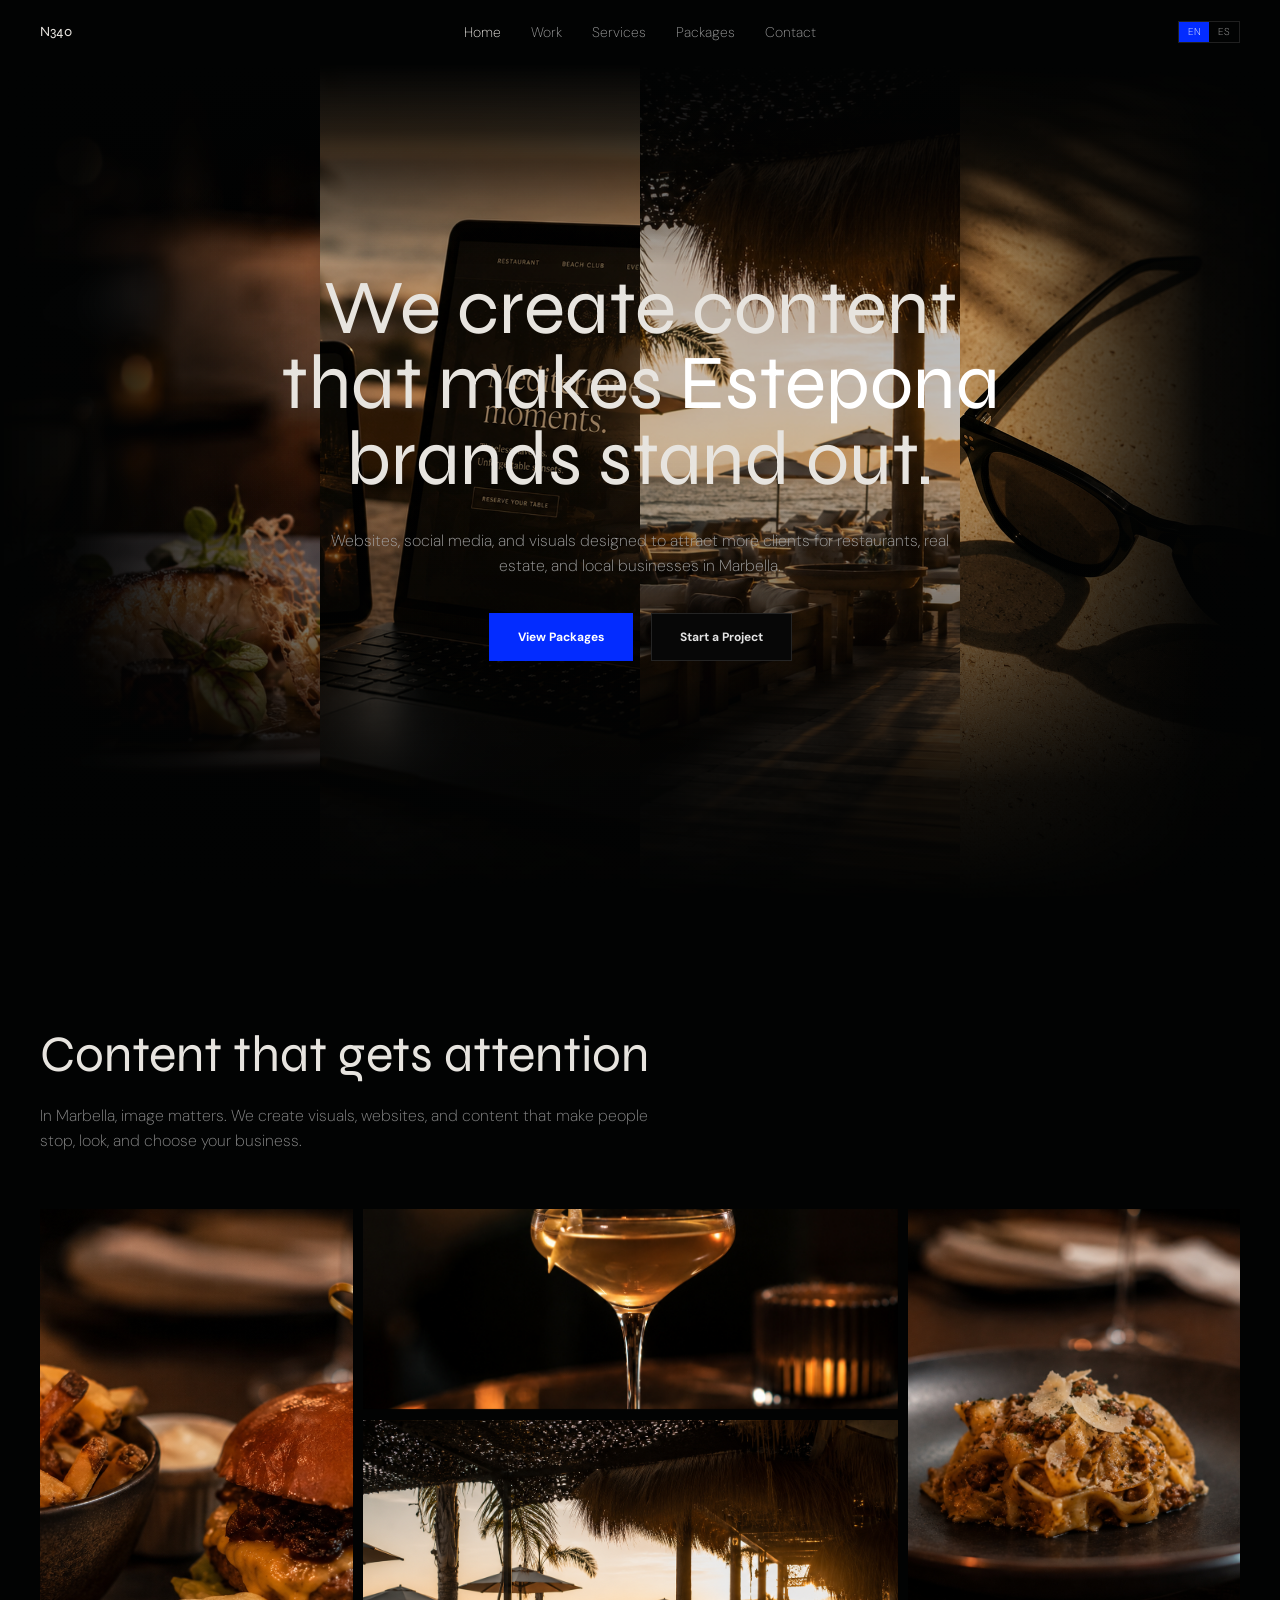
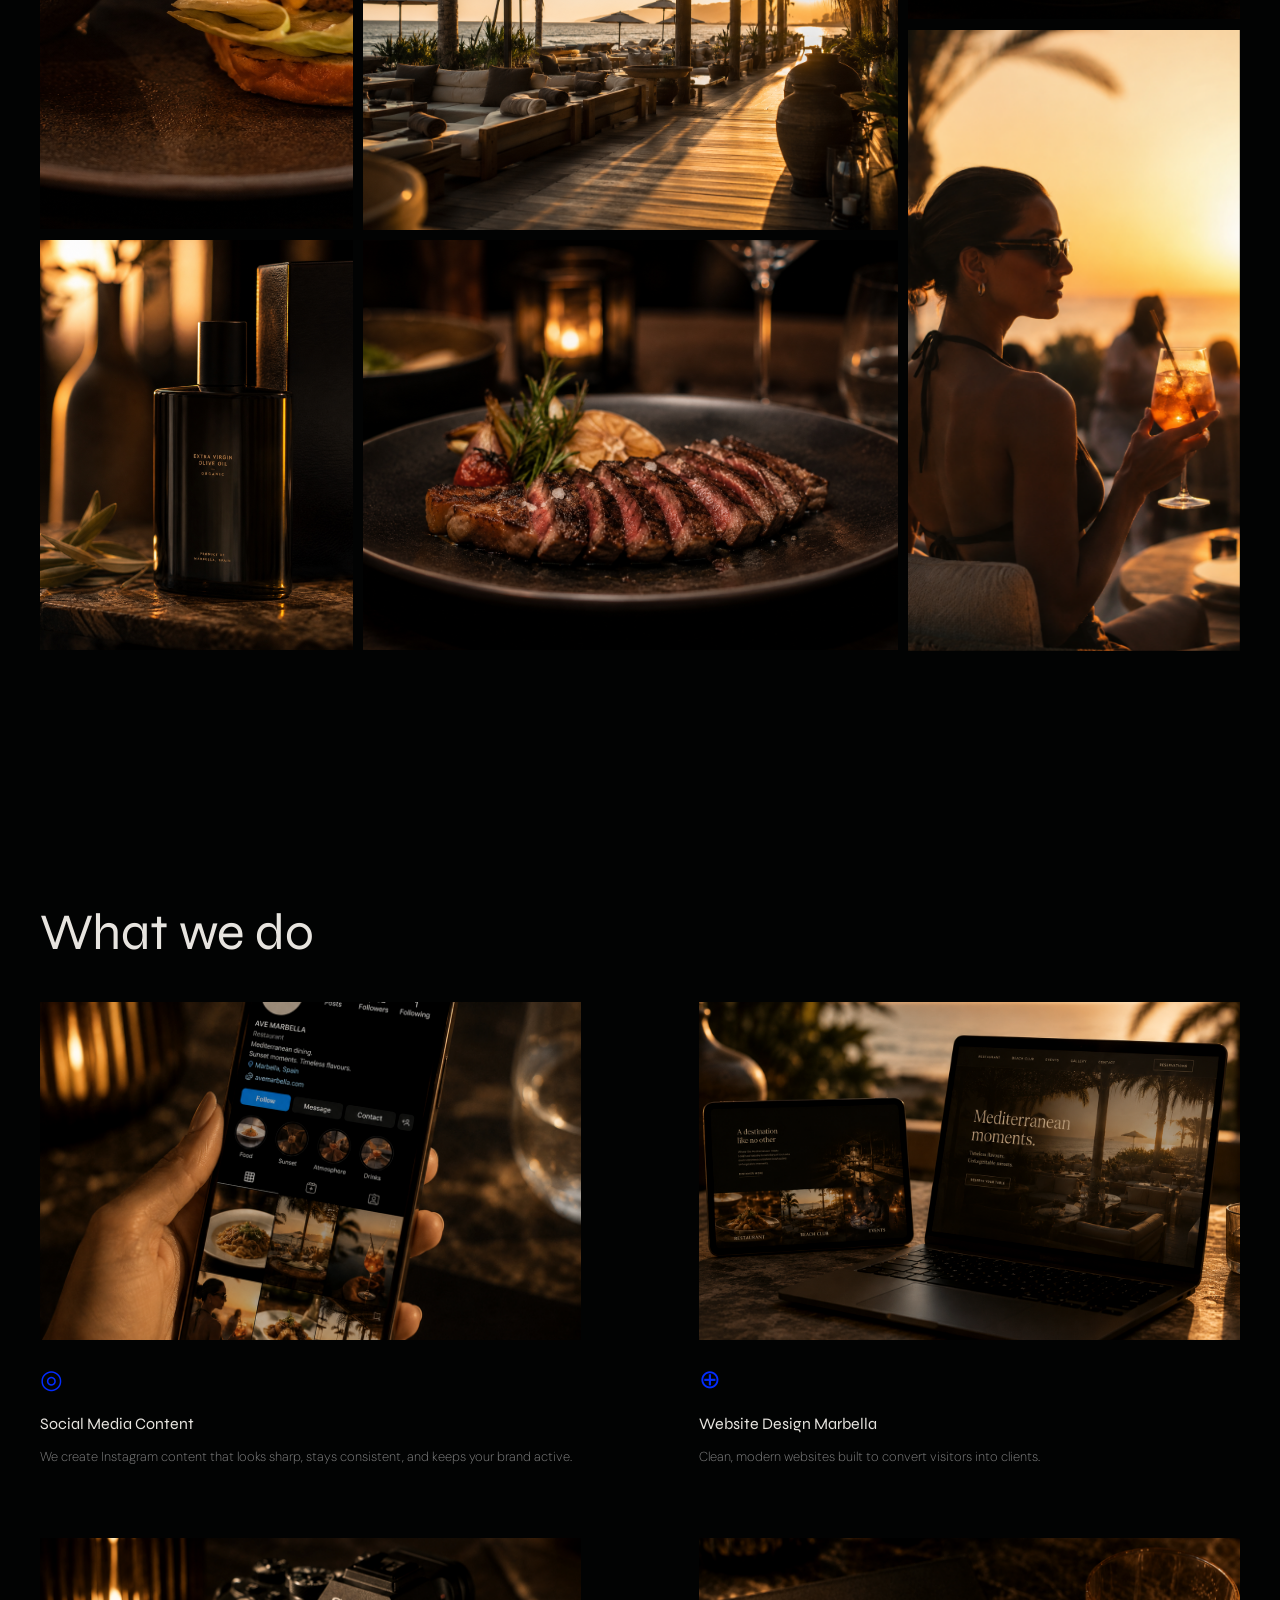
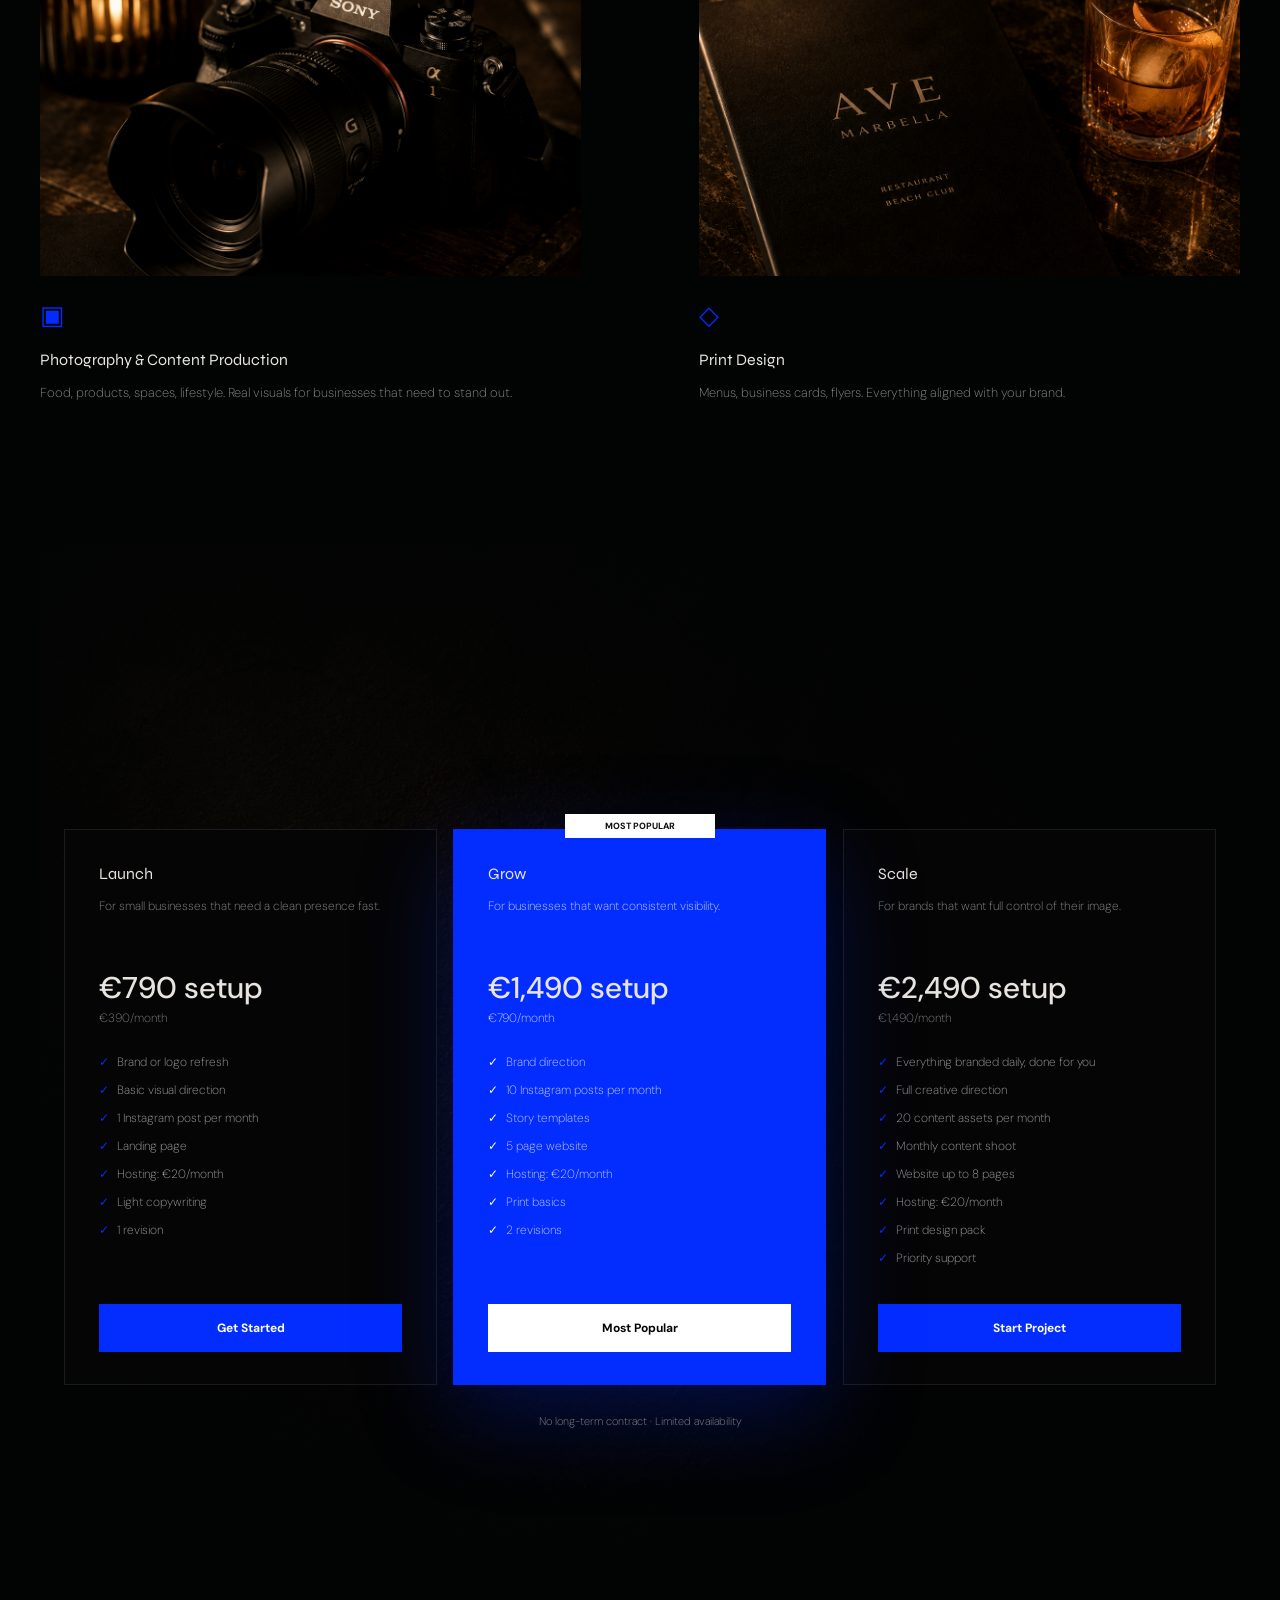
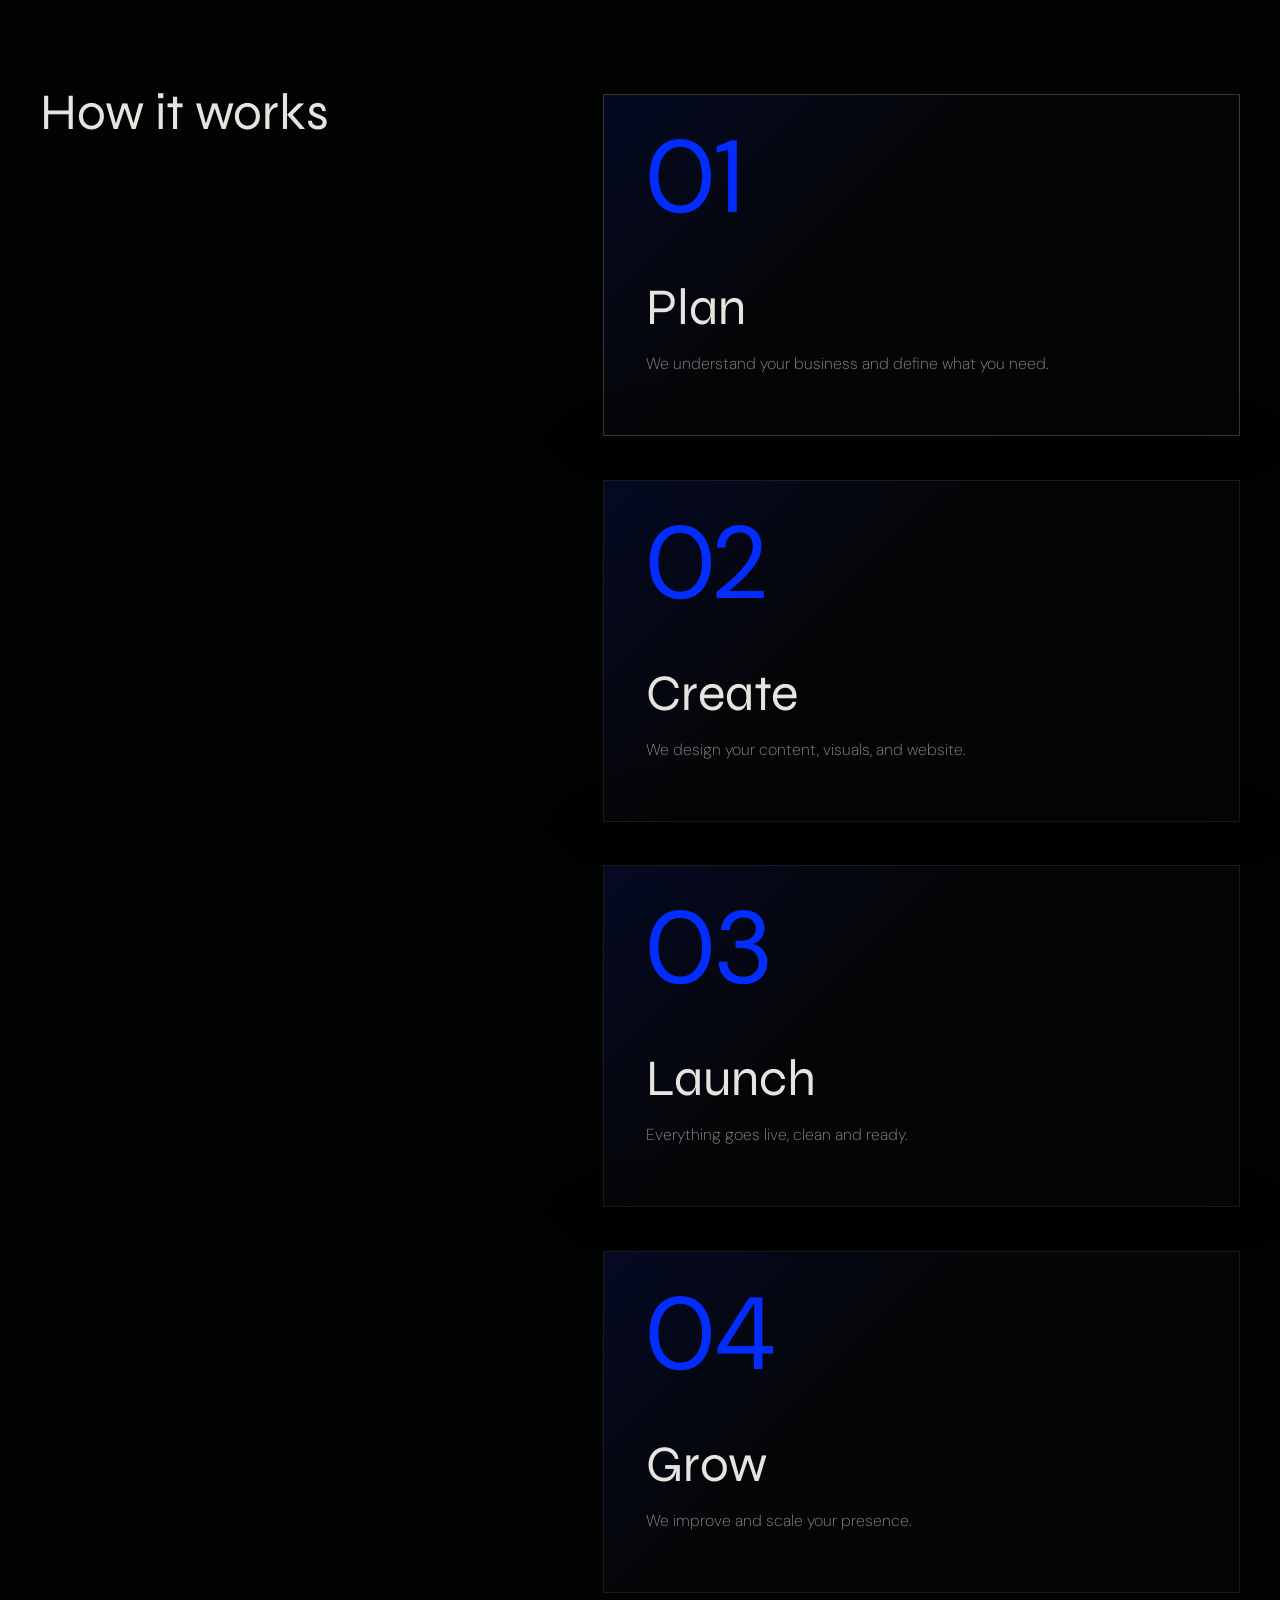
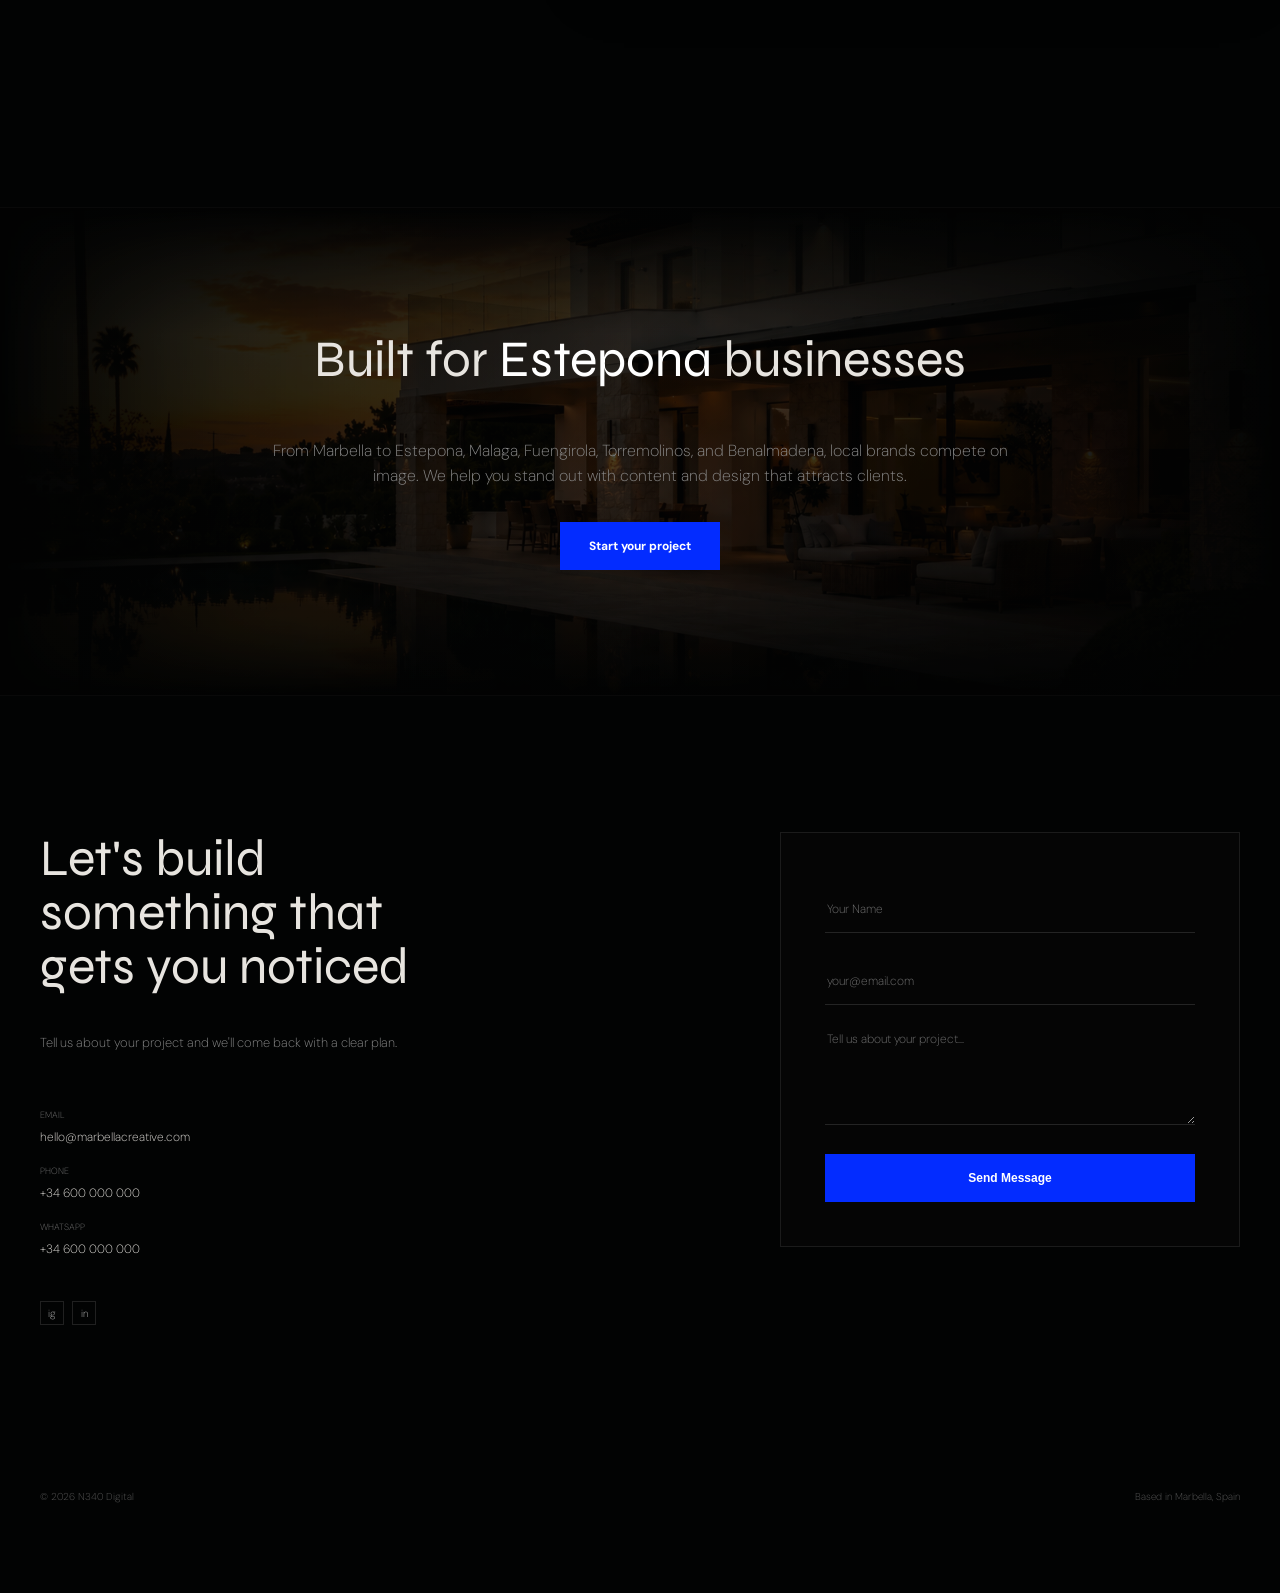
==== commit 0923fce2: "updates" ====
--- a/index.html
+++ b/index.html
@@ -3,18 +3,18 @@
   <head>
     <meta charset="UTF-8" />
     <meta name="viewport" content="width=device-width, initial-scale=1.0" />
-    <title>Marbella Creative</title>
+    <title>N340</title>
     <script>
       document.documentElement.classList.add("motion-ready");
     </script>
     <link rel="preconnect" href="https://fonts.googleapis.com" />
     <link rel="preconnect" href="https://fonts.gstatic.com" crossorigin />
-    <link href="https://fonts.googleapis.com/css2?family=Space+Grotesk:wght@300;400;500;600;700&family=Syne:wght@400&display=swap" rel="stylesheet" />
+    <link href="https://fonts.googleapis.com/css2?family=DM+Sans:wght@200;300;400;500;600;700&family=Syne:wght@400&display=swap" rel="stylesheet" />
     <link rel="stylesheet" href="styles.css" />
   </head>
   <body data-page="home">
     <header class="site-header reveal" data-reveal="down">
-      <a class="brand" href="index.html">Marbella Creative</a>
+      <a class="brand" href="index.html">N340</a>
       <nav class="nav-links" aria-label="Primary navigation">
         <a href="index.html" data-page="home">Home</a>
         <a href="work.html" data-page="work">Work</a>
@@ -108,6 +108,7 @@
               <li>Basic visual direction</li>
               <li>1 Instagram post per month</li>
               <li>Landing page</li>
+              <li>Hosting: €20/month</li>
               <li>Light copywriting</li>
               <li>1 revision</li>
             </ul>
@@ -125,6 +126,7 @@
               <li>10 Instagram posts per month</li>
               <li>Story templates</li>
               <li>5 page website</li>
+              <li>Hosting: €20/month</li>
               <li>Print basics</li>
               <li>2 revisions</li>
             </ul>
@@ -142,6 +144,7 @@
               <li>20 content assets per month</li>
               <li>Monthly content shoot</li>
               <li>Website up to 8 pages</li>
+              <li>Hosting: €20/month</li>
               <li>Print design pack</li>
               <li>Priority support</li>
             </ul>
@@ -219,7 +222,7 @@
     </main>
 
     <footer class="footer reveal">
-      <span>© 2026 Marbella Creative Agency</span>
+      <span>© 2026 N340 Digital</span>
       <span>Based in Marbella, Spain</span>
     </footer>
     <script src="site.js" defer></script>
--- a/styles.css
+++ b/styles.css
@@ -26,8 +26,8 @@
   margin: 0;
   background: var(--bg);
   color: var(--text);
-  font-family: "Space Grotesk", Arial, sans-serif;
-  font-weight: 300;
+  font-family: "DM Sans", Arial, sans-serif;
+  font-weight: 200;
   letter-spacing: 0;
 }
 
@@ -116,7 +116,7 @@
 }
 
 .brand {
-  font-family: Syne, "Space Grotesk", Arial, sans-serif;
+  font-family: Syne, "DM Sans", Arial, sans-serif;
   font-size: 14px;
   font-weight: 400;
 }
@@ -126,7 +126,7 @@
   gap: 30px;
   color: #9a9a9a;
   font-size: 14px;
-  font-weight: 500;
+  font-weight: 200;
 }
 
 .nav-links a:hover {
@@ -260,7 +260,7 @@
 h1,
 h2,
 h3 {
-  font-family: Syne, "Space Grotesk", Arial, sans-serif;
+  font-family: Syne, "DM Sans", Arial, sans-serif;
   font-weight: 400;
 }
 
@@ -729,6 +729,10 @@
 .price-card.featured {
   background: var(--blue);
   border-color: var(--blue);
+  min-height: 506px;
+  transform: translateY(-18px);
+  box-shadow: 0 28px 90px rgba(3, 44, 255, 0.28);
+  z-index: 2;
 }
 
 .badge {
@@ -901,7 +905,7 @@
   background:
     linear-gradient(90deg, #020303 0%, rgba(2, 3, 3, 0.72) 18%, rgba(2, 3, 3, 0.42) 50%, rgba(2, 3, 3, 0.72) 82%, #020303 100%),
     linear-gradient(180deg, #020303 0%, rgba(2, 3, 3, 0.4) 26%, rgba(2, 3, 3, 0.36) 70%, #020303 100%),
-    url("assets/cta-coast-villa.png") center / cover no-repeat;
+    url("assets/cta-villa-pool.png") center / cover no-repeat;
 }
 
 .cta::before {
@@ -1191,6 +1195,11 @@
     min-height: auto;
   }
 
+  .price-card.featured {
+    min-height: auto;
+    transform: none;
+  }
+
   .contact {
     display: grid;
   }
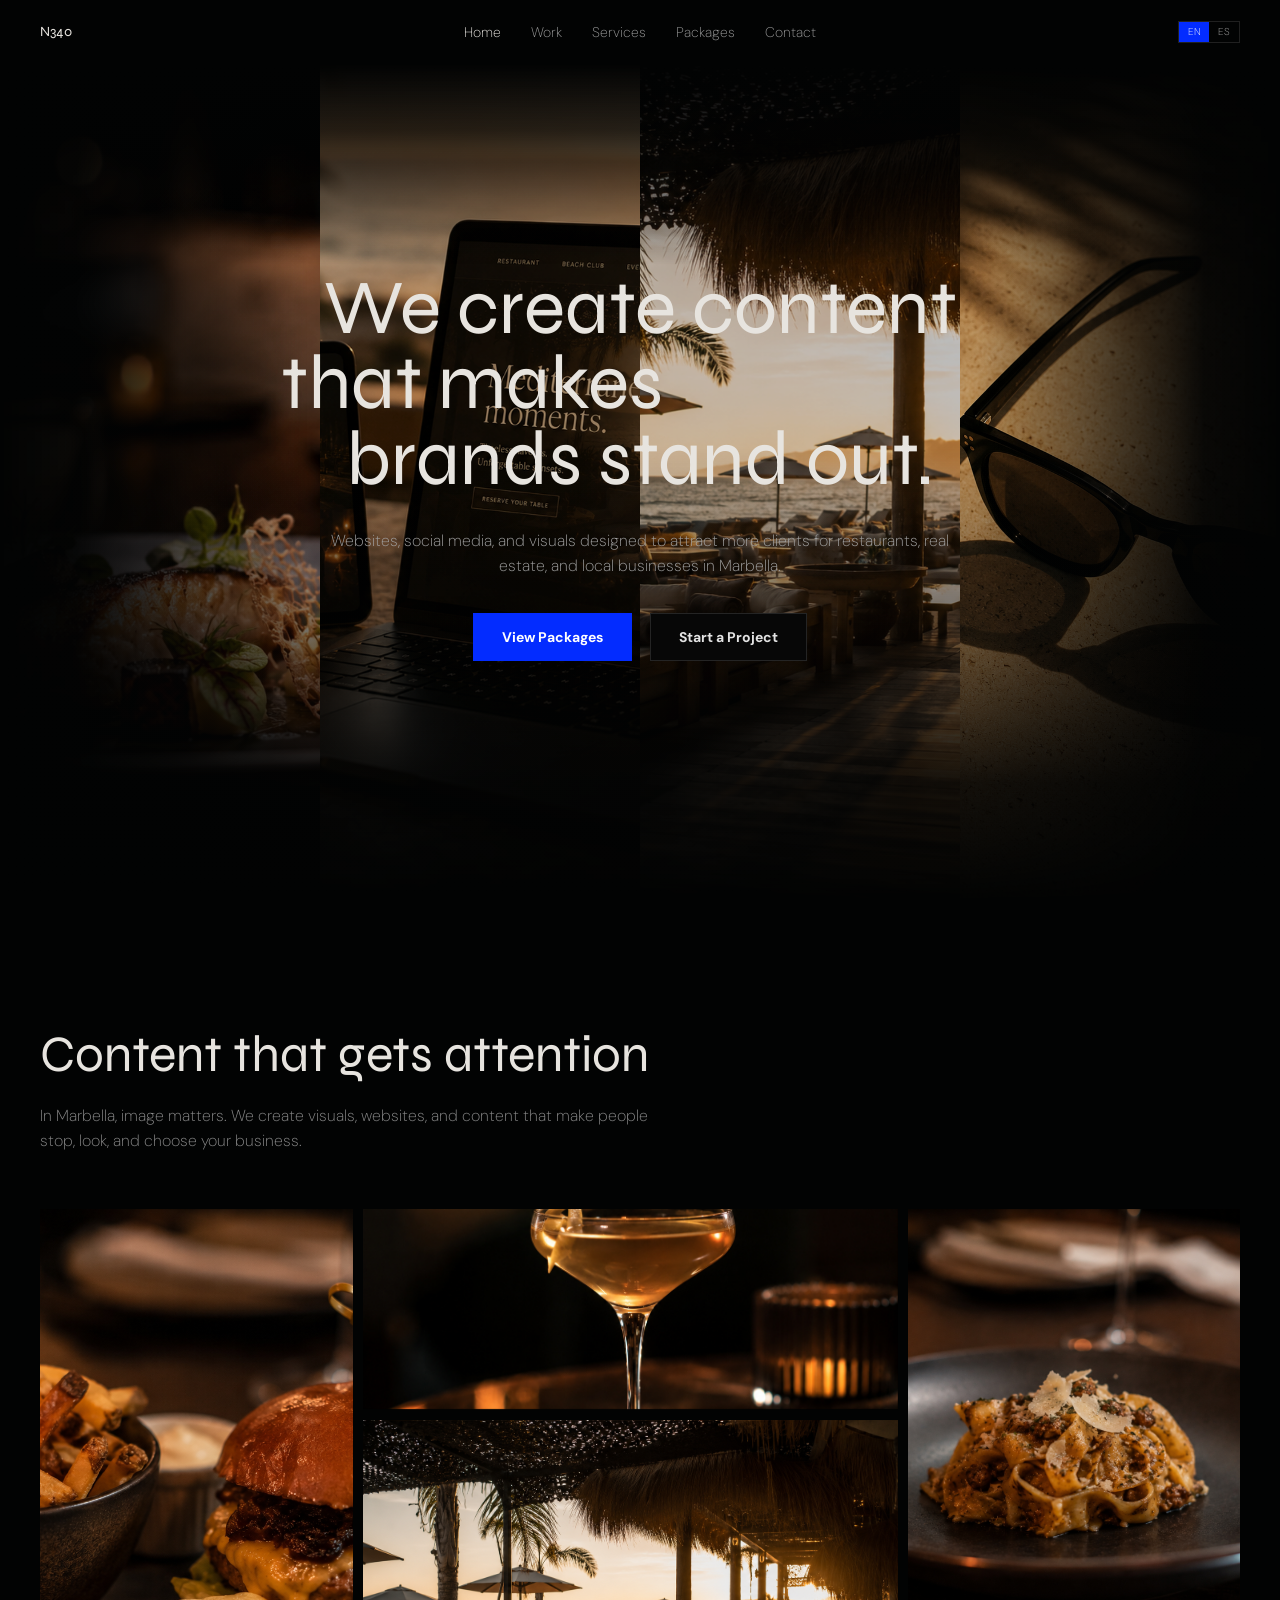
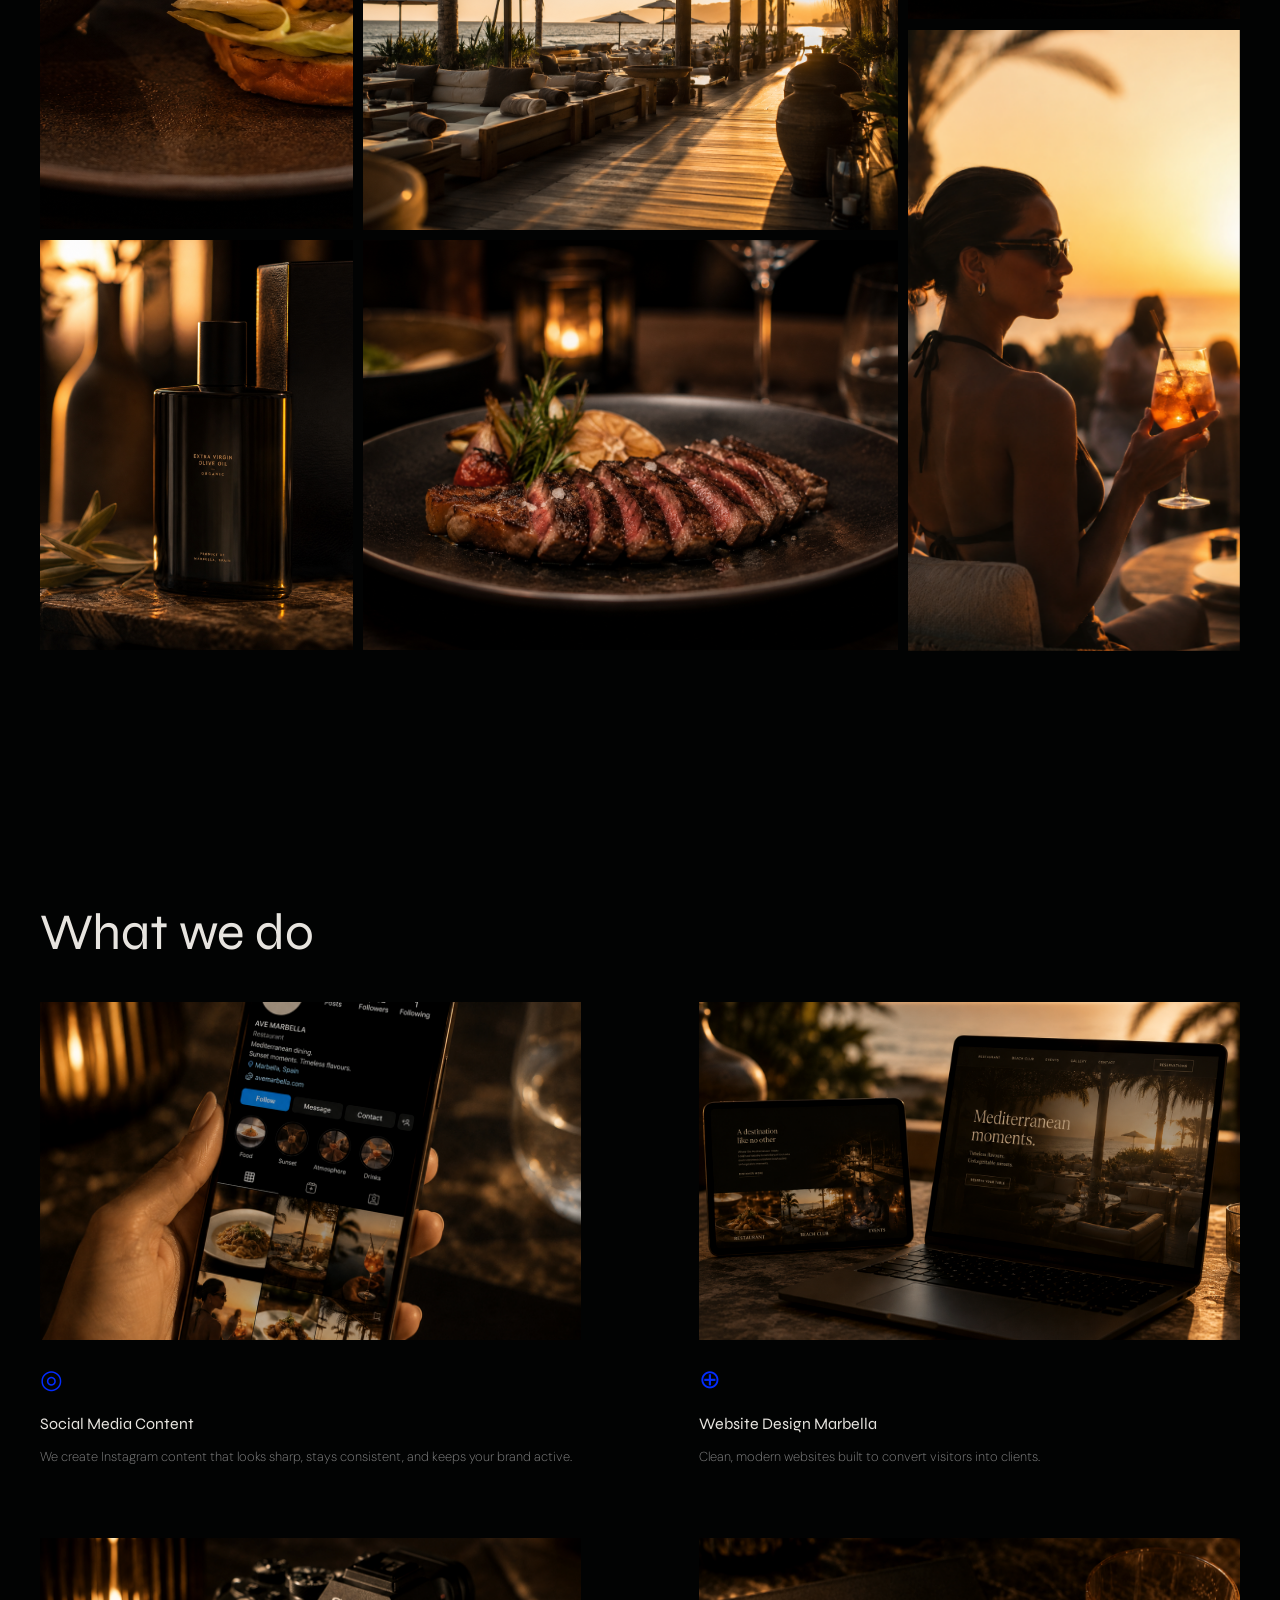
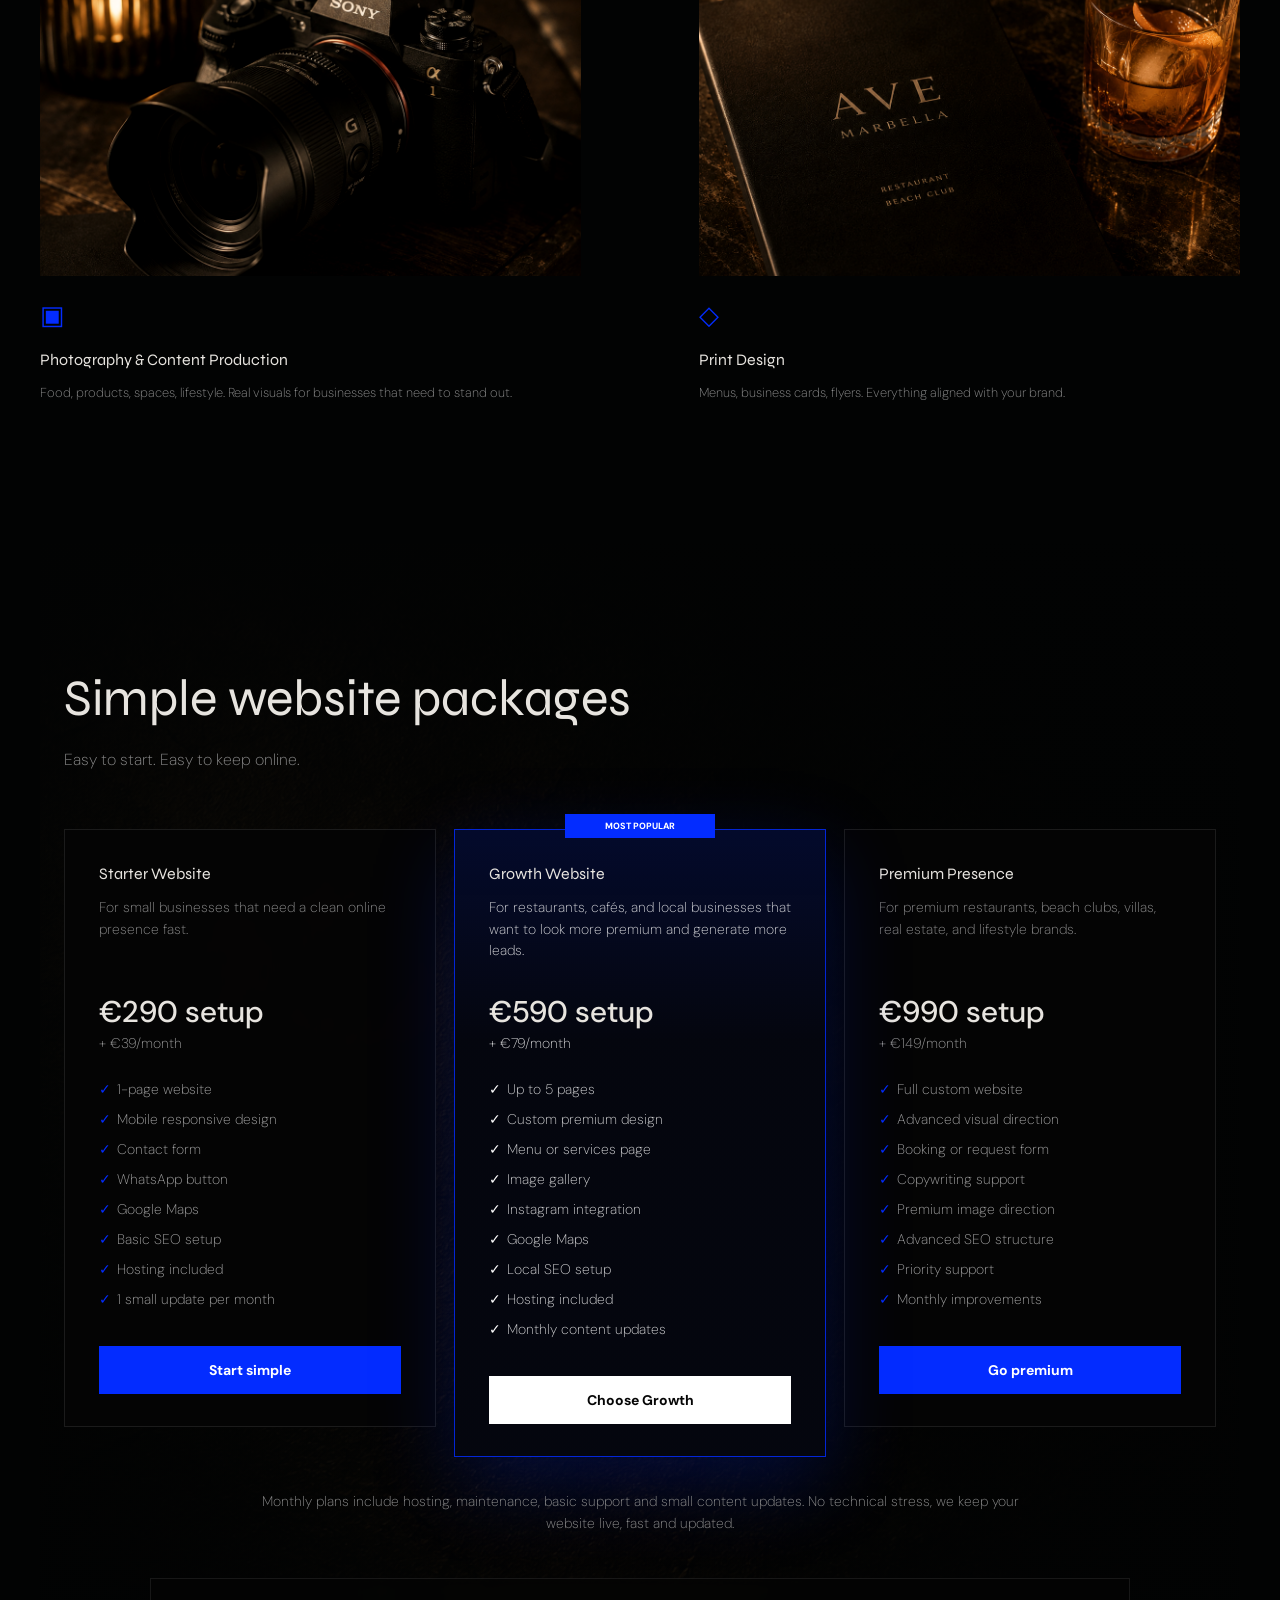
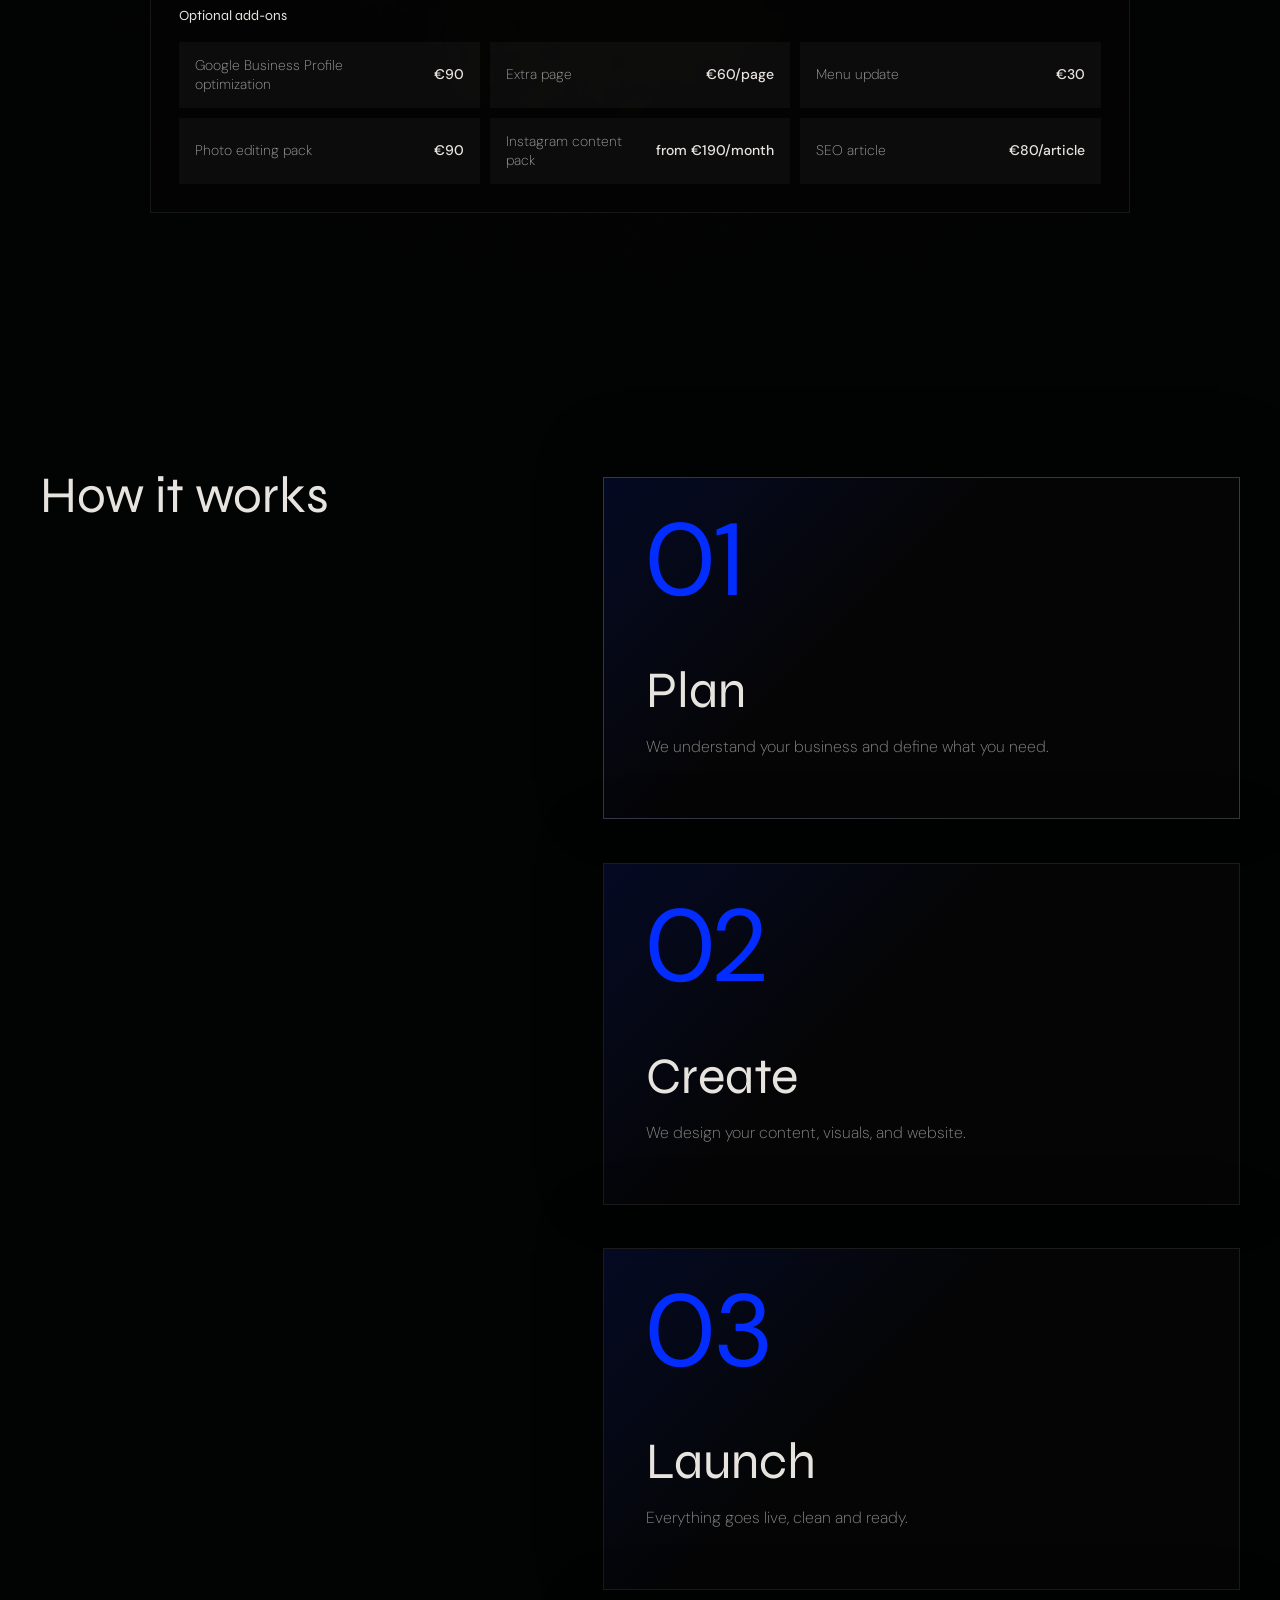
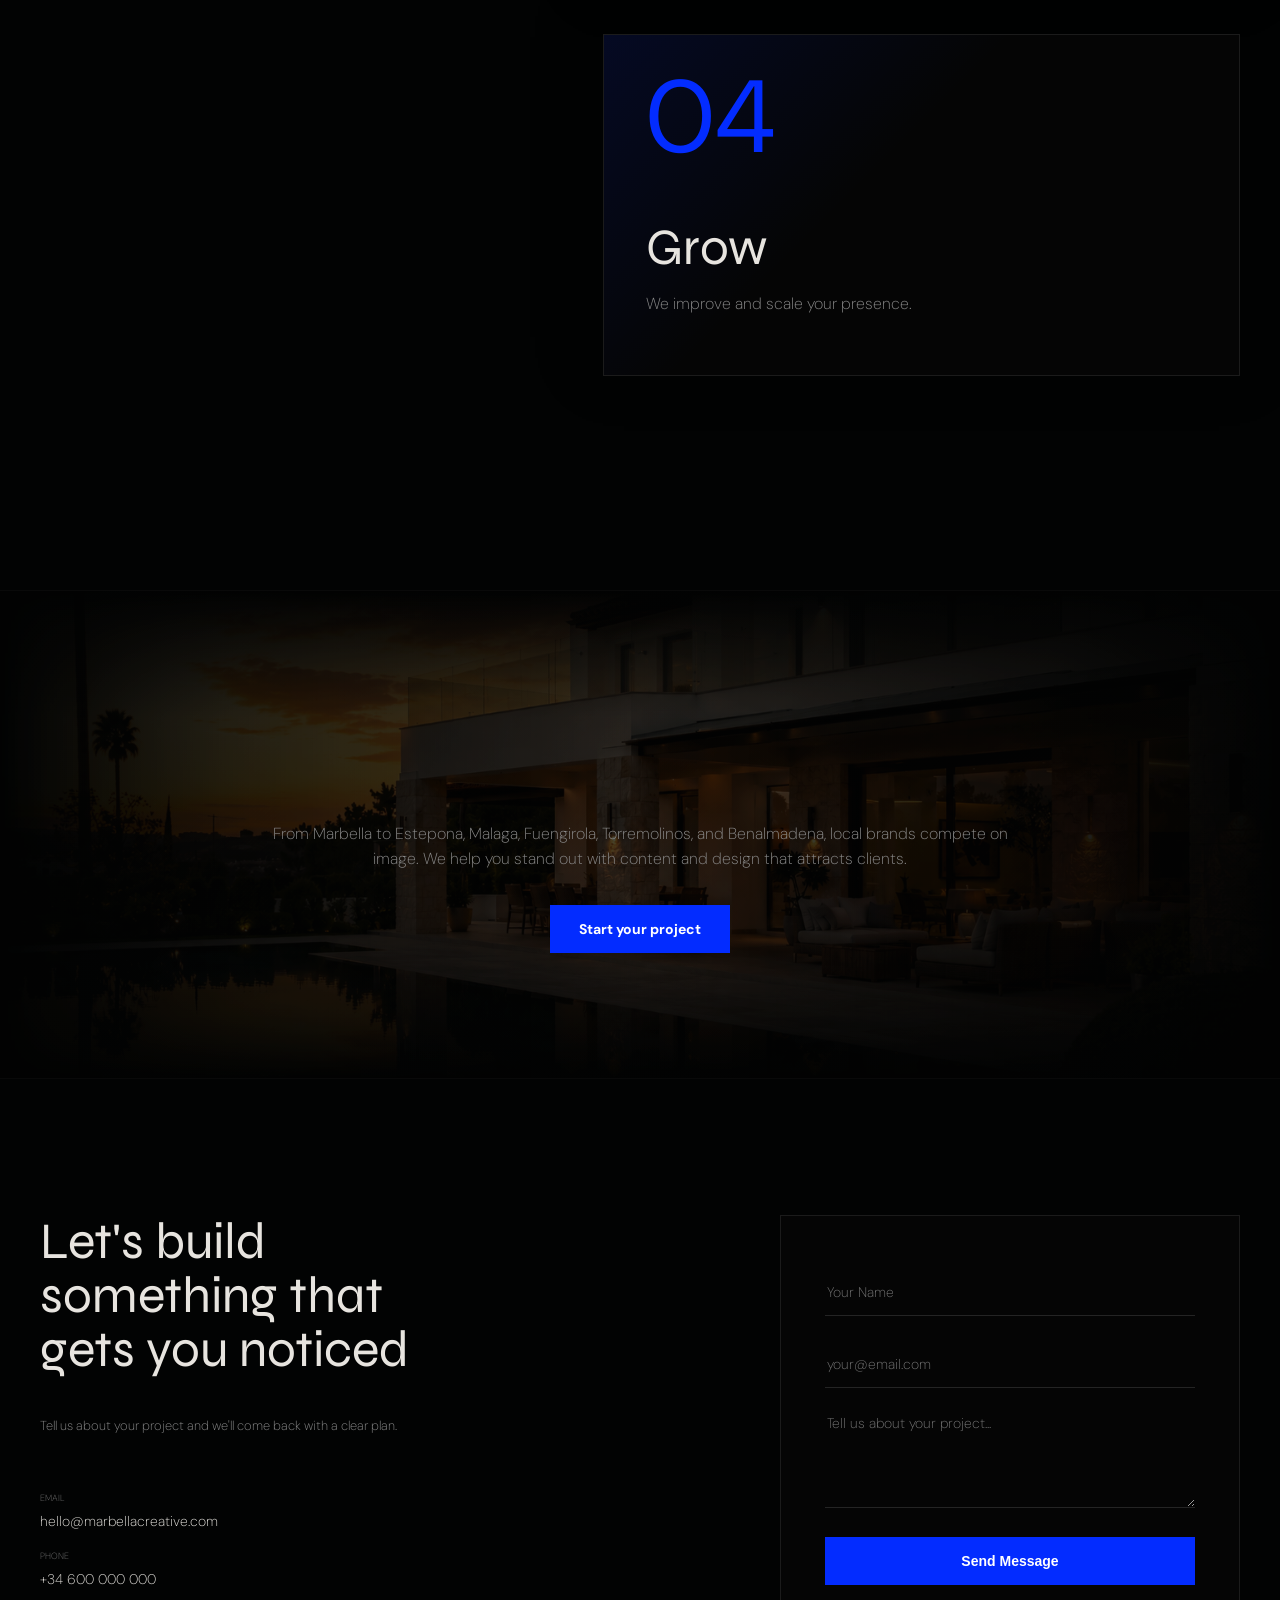
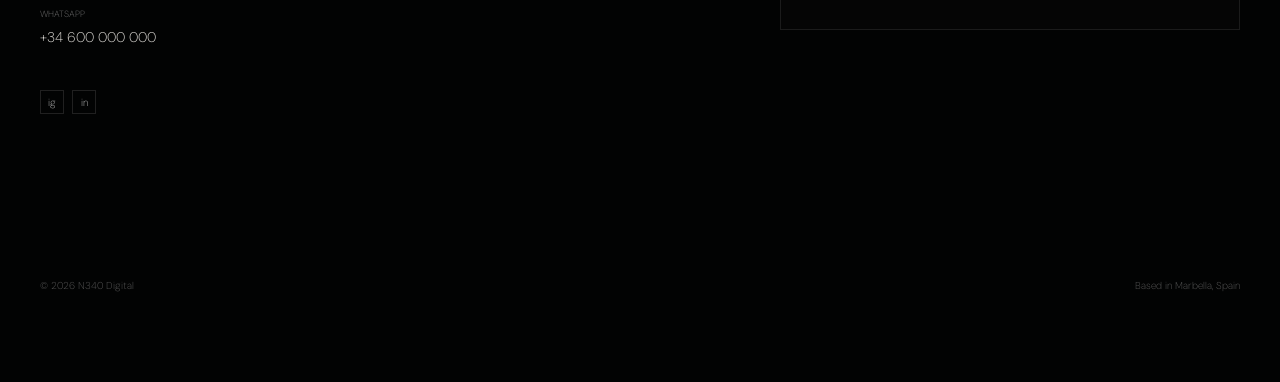
==== commit 034ea462: "updates" ====
--- a/index.html
+++ b/index.html
@@ -94,64 +94,78 @@
 
       <section id="packages" class="section packages">
         <div class="section-copy reveal">
-          <h2>Simple packages that work</h2>
-          <p>Clear offers. No complexity.</p>
+          <h2>Simple website packages</h2>
+          <p>Easy to start. Easy to keep online.</p>
         </div>
         <div class="pricing-grid">
           <article class="price-card reveal">
-            <h3>Launch</h3>
-            <p>For small businesses that need a clean presence fast.</p>
-            <strong>€790 setup</strong>
-            <span class="subprice">€390/month</span>
+            <h3>Starter Website</h3>
+            <p>For small businesses that need a clean online presence fast.</p>
+            <strong>€290 setup</strong>
+            <span class="subprice">+ €39/month</span>
             <ul>
-              <li>Brand or logo refresh</li>
-              <li>Basic visual direction</li>
-              <li>1 Instagram post per month</li>
-              <li>Landing page</li>
-              <li>Hosting: €20/month</li>
-              <li>Light copywriting</li>
-              <li>1 revision</li>
+              <li>1-page website</li>
+              <li>Mobile responsive design</li>
+              <li>Contact form</li>
+              <li>WhatsApp button</li>
+              <li>Google Maps</li>
+              <li>Basic SEO setup</li>
+              <li>Hosting included</li>
+              <li>1 small update per month</li>
             </ul>
-            <a class="button primary full" href="contact.html">Get Started</a>
+            <a class="button primary full" href="contact.html">Start simple</a>
           </article>
 
           <article class="price-card featured reveal" data-reveal="featured">
-            <div class="badge">Most Popular</div>
-            <h3>Grow</h3>
-            <p>For businesses that want consistent visibility.</p>
-            <strong>€1,490 setup</strong>
-            <span class="subprice">€790/month</span>
+            <div class="badge">Most popular</div>
+            <h3>Growth Website</h3>
+            <p>For restaurants, cafés, and local businesses that want to look more premium and generate more leads.</p>
+            <strong>€590 setup</strong>
+            <span class="subprice">+ €79/month</span>
             <ul>
-              <li>Brand direction</li>
-              <li>10 Instagram posts per month</li>
-              <li>Story templates</li>
-              <li>5 page website</li>
-              <li>Hosting: €20/month</li>
-              <li>Print basics</li>
-              <li>2 revisions</li>
+              <li>Up to 5 pages</li>
+              <li>Custom premium design</li>
+              <li>Menu or services page</li>
+              <li>Image gallery</li>
+              <li>Instagram integration</li>
+              <li>Google Maps</li>
+              <li>Local SEO setup</li>
+              <li>Hosting included</li>
+              <li>Monthly content updates</li>
             </ul>
-            <a class="button light full" href="contact.html">Most Popular</a>
+            <a class="button light full" href="contact.html">Choose Growth</a>
           </article>
 
           <article class="price-card reveal">
-            <h3>Scale</h3>
-            <p>For brands that want full control of their image.</p>
-            <strong>€2,490 setup</strong>
-            <span class="subprice">€1,490/month</span>
+            <h3>Premium Presence</h3>
+            <p>For premium restaurants, beach clubs, villas, real estate, and lifestyle brands.</p>
+            <strong>€990 setup</strong>
+            <span class="subprice">+ €149/month</span>
             <ul>
-              <li>Everything branded daily, done for you</li>
-              <li>Full creative direction</li>
-              <li>20 content assets per month</li>
-              <li>Monthly content shoot</li>
-              <li>Website up to 8 pages</li>
-              <li>Hosting: €20/month</li>
-              <li>Print design pack</li>
+              <li>Full custom website</li>
+              <li>Advanced visual direction</li>
+              <li>Booking or request form</li>
+              <li>Copywriting support</li>
+              <li>Premium image direction</li>
+              <li>Advanced SEO structure</li>
               <li>Priority support</li>
+              <li>Monthly improvements</li>
             </ul>
-            <a class="button primary full" href="contact.html">Start Project</a>
-          </article>
-        </div>
-        <p class="note reveal">No long-term contract · Limited availability</p>
+            <a class="button primary full" href="contact.html">Go premium</a>
+          </article>
+        </div>
+        <p class="note reveal">Monthly plans include hosting, maintenance, basic support and small content updates. No technical stress, we keep your website live, fast and updated.</p>
+        <div class="addons reveal">
+          <h3>Optional add-ons</h3>
+          <div class="addons-grid">
+            <span>Google Business Profile optimization <strong>€90</strong></span>
+            <span>Extra page <strong>€60/page</strong></span>
+            <span>Menu update <strong>€30</strong></span>
+            <span>Photo editing pack <strong>€90</strong></span>
+            <span>Instagram content pack <strong>from €190/month</strong></span>
+            <span>SEO article <strong>€80/article</strong></span>
+          </div>
+        </div>
       </section>
 
       <section class="section process">
--- a/styles.css
+++ b/styles.css
@@ -327,7 +327,7 @@
   min-height: 48px;
   padding: 0 28px;
   border: 1px solid #242424;
-  font-size: 12px;
+  font-size: 14px;
   font-weight: 700;
   transition:
     transform var(--duration-fast) var(--ease-polished),
@@ -712,26 +712,29 @@
 .pricing-grid {
   display: grid;
   grid-template-columns: repeat(3, 1fr);
-  align-items: stretch;
-  gap: 16px;
+  align-items: start;
+  gap: 18px;
 }
 
 .price-card {
   position: relative;
   display: flex;
-  min-height: 470px;
+  min-height: 520px;
   flex-direction: column;
   padding: 34px 34px 32px;
   border: 1px solid var(--line);
-  background: #050505;
+  background: rgba(5, 5, 5, 0.9);
+  backdrop-filter: blur(6px);
 }
 
 .price-card.featured {
-  background: var(--blue);
-  border-color: var(--blue);
-  min-height: 506px;
-  transform: translateY(-18px);
-  box-shadow: 0 28px 90px rgba(3, 44, 255, 0.28);
+  min-height: 548px;
+  transform: translateY(-16px);
+  border-color: rgba(3, 44, 255, 0.82);
+  background:
+    linear-gradient(180deg, rgba(3, 44, 255, 0.16), rgba(3, 44, 255, 0.04) 34%),
+    rgba(5, 5, 5, 0.96);
+  box-shadow: 0 26px 80px rgba(3, 44, 255, 0.22);
   z-index: 2;
 }
 
@@ -744,23 +747,23 @@
   height: 24px;
   display: grid;
   place-items: center;
-  background: #fff;
-  color: #111;
+  background: var(--blue);
+  color: #fff;
   font-size: 9px;
   font-weight: 800;
   text-transform: uppercase;
 }
 
 .price-card p {
-  min-height: 52px;
+  min-height: 76px;
   margin-bottom: 22px;
-  font-size: 12px;
+  font-size: 14px;
 }
 
 .price-card.featured p,
 .price-card.featured .subprice,
 .price-card.featured li {
-  color: rgba(255, 255, 255, 0.78);
+  color: rgba(255, 255, 255, 0.82);
 }
 
 .price-card strong {
@@ -774,8 +777,8 @@
 .subprice {
   display: block;
   margin-bottom: 28px;
-  color: #7d7d7d;
-  font-size: 12px;
+  color: #9a9a9a;
+  font-size: 14px;
 }
 
 ul {
@@ -790,7 +793,7 @@
   margin-bottom: 12px;
   padding-left: 18px;
   color: #a0a0a0;
-  font-size: 12px;
+  font-size: 14px;
 }
 
 li::before {
@@ -805,9 +808,49 @@
 }
 
 .note {
-  margin: 28px 0 0;
+  max-width: 760px;
+  margin: 34px auto 0;
   text-align: center;
-  font-size: 11px;
+  font-size: 14px;
+}
+
+.addons {
+  max-width: 980px;
+  margin: 44px auto 0;
+  padding: 28px;
+  border: 1px solid rgba(255, 255, 255, 0.08);
+  background: rgba(5, 5, 5, 0.7);
+  backdrop-filter: blur(6px);
+}
+
+.addons h3 {
+  margin: 0 0 18px;
+  font-size: 14px;
+}
+
+.addons-grid {
+  display: grid;
+  grid-template-columns: repeat(3, 1fr);
+  gap: 10px;
+}
+
+.addons-grid span {
+  display: flex;
+  min-height: 54px;
+  align-items: center;
+  justify-content: space-between;
+  gap: 14px;
+  padding: 14px 16px;
+  color: #a0a0a0;
+  font-size: 14px;
+  line-height: 1.35;
+  background: rgba(255, 255, 255, 0.035);
+}
+
+.addons-grid strong {
+  flex: 0 0 auto;
+  color: var(--text);
+  font-weight: 500;
 }
 
 .process {
@@ -961,7 +1004,7 @@
 .contact-details {
   display: grid;
   gap: 8px;
-  font-size: 12px;
+  font-size: 14px;
 }
 
 .contact-details span {
@@ -1017,7 +1060,7 @@
   background: transparent;
   color: var(--text);
   font: inherit;
-  font-size: 12px;
+  font-size: 14px;
   outline: none;
 }
 
@@ -1105,6 +1148,7 @@
 
   .button-row,
   .pricing-grid,
+  .addons-grid,
   .service-grid,
   .contact,
   .page-hero-grid,
@@ -1200,6 +1244,16 @@
     transform: none;
   }
 
+  .addons {
+    padding: 22px;
+  }
+
+  .addons-grid span {
+    min-height: auto;
+    align-items: flex-start;
+    flex-direction: column;
+  }
+
   .contact {
     display: grid;
   }
@@ -1217,7 +1271,7 @@
 
 @media (max-width: 480px) {
   .brand {
-    font-size: 12px;
+    font-size: 14px;
   }
 
   h1 {
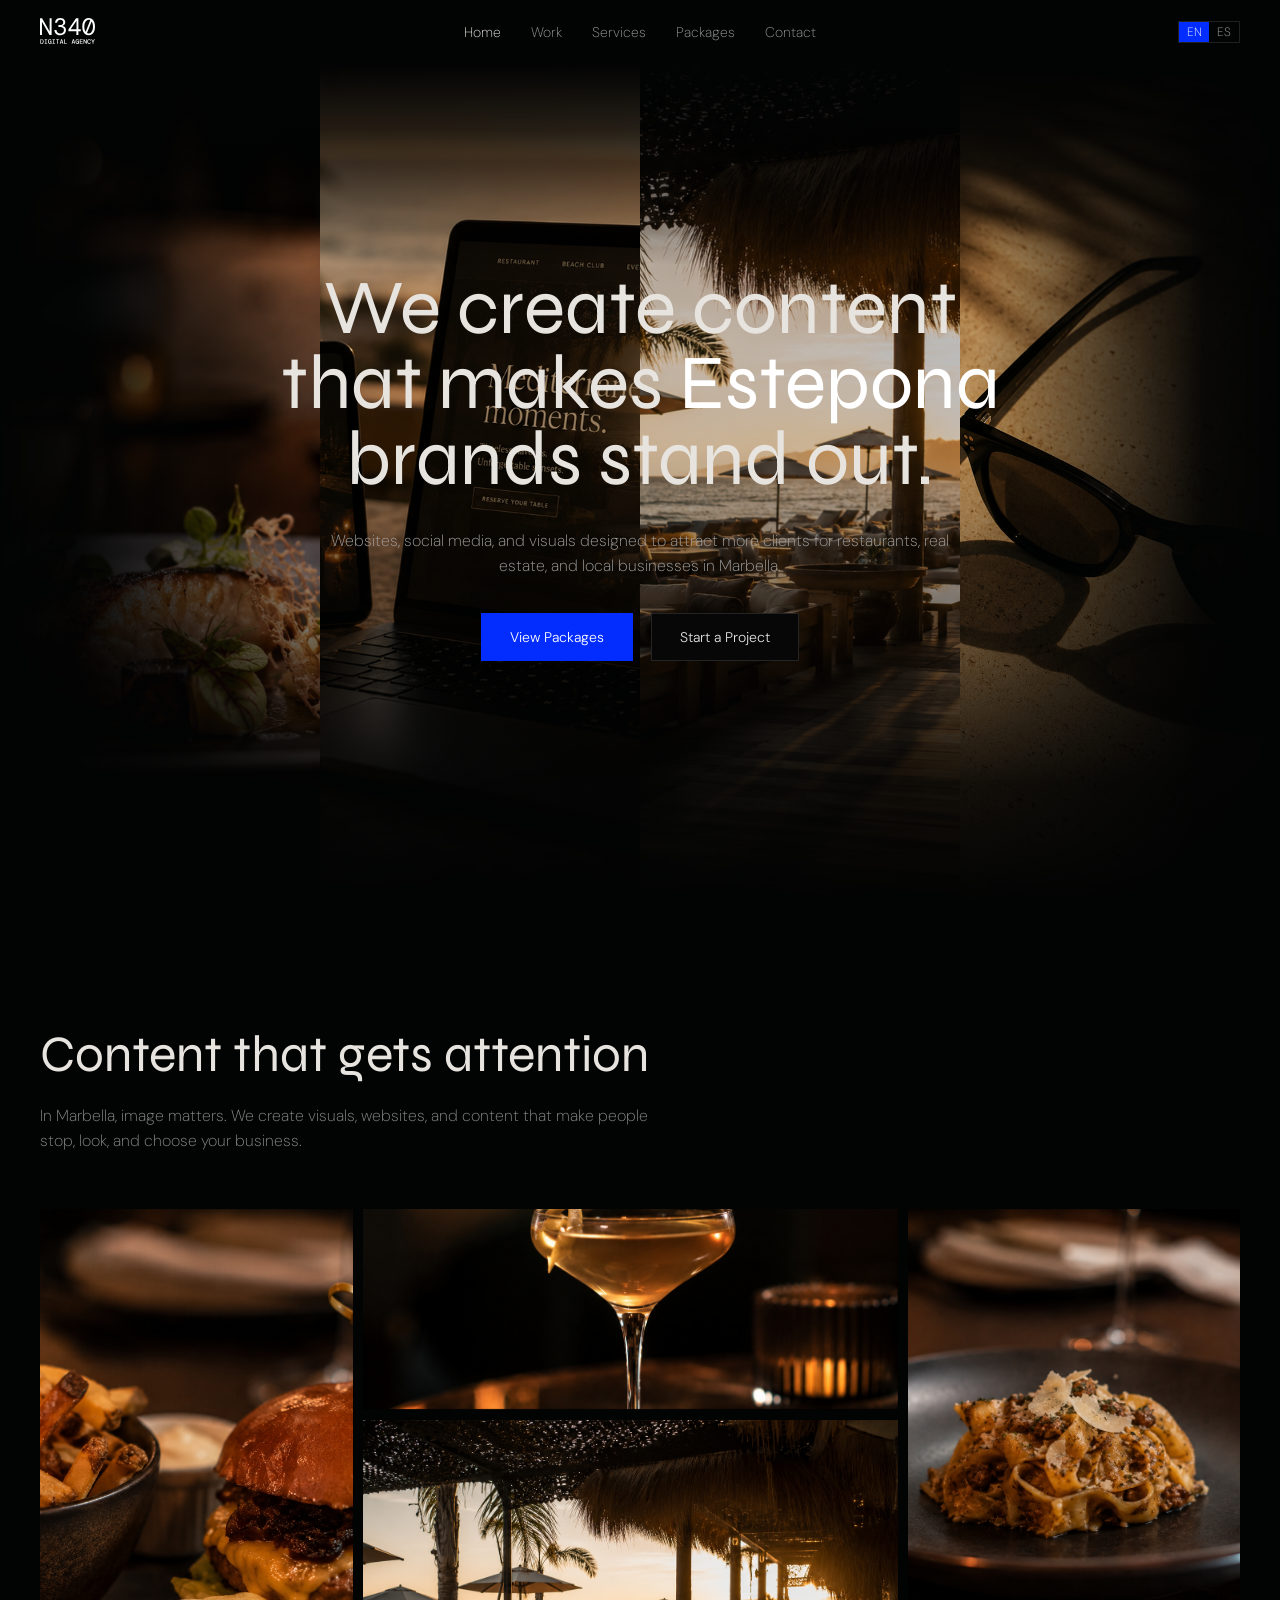
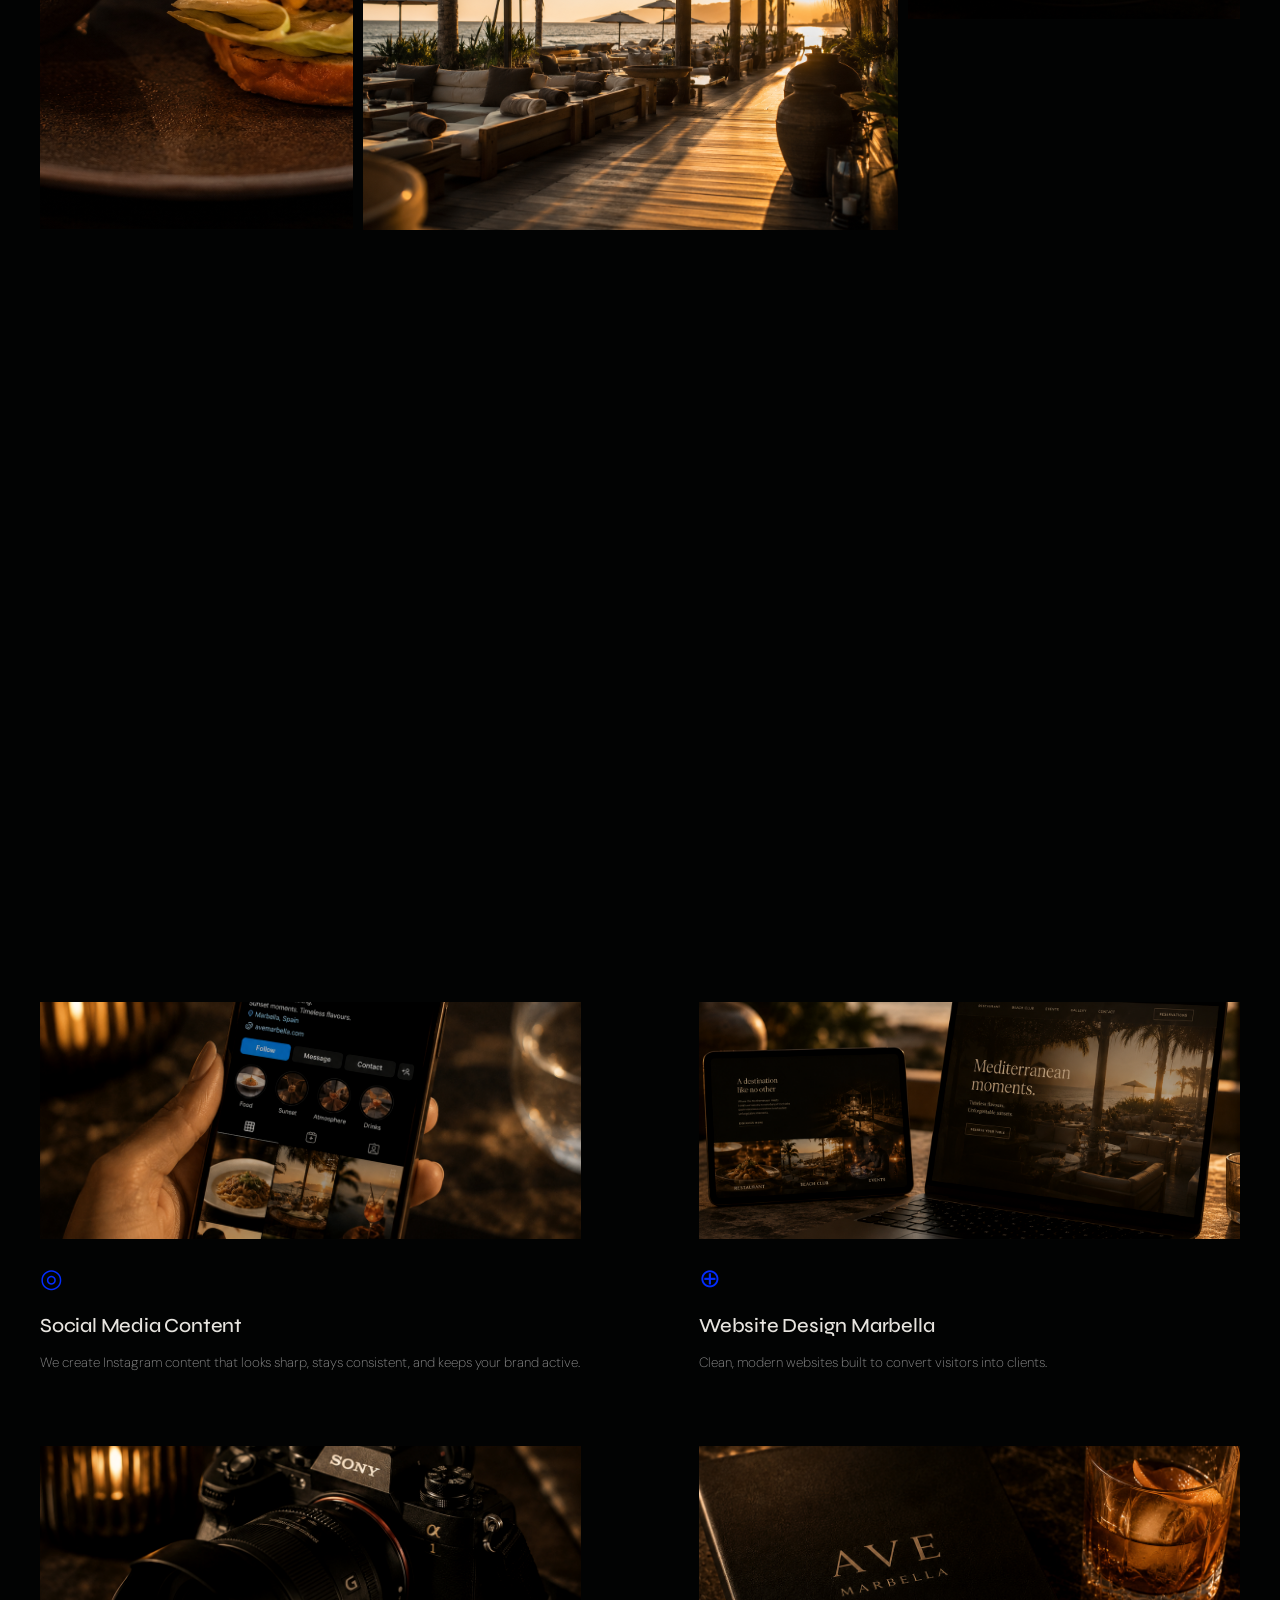
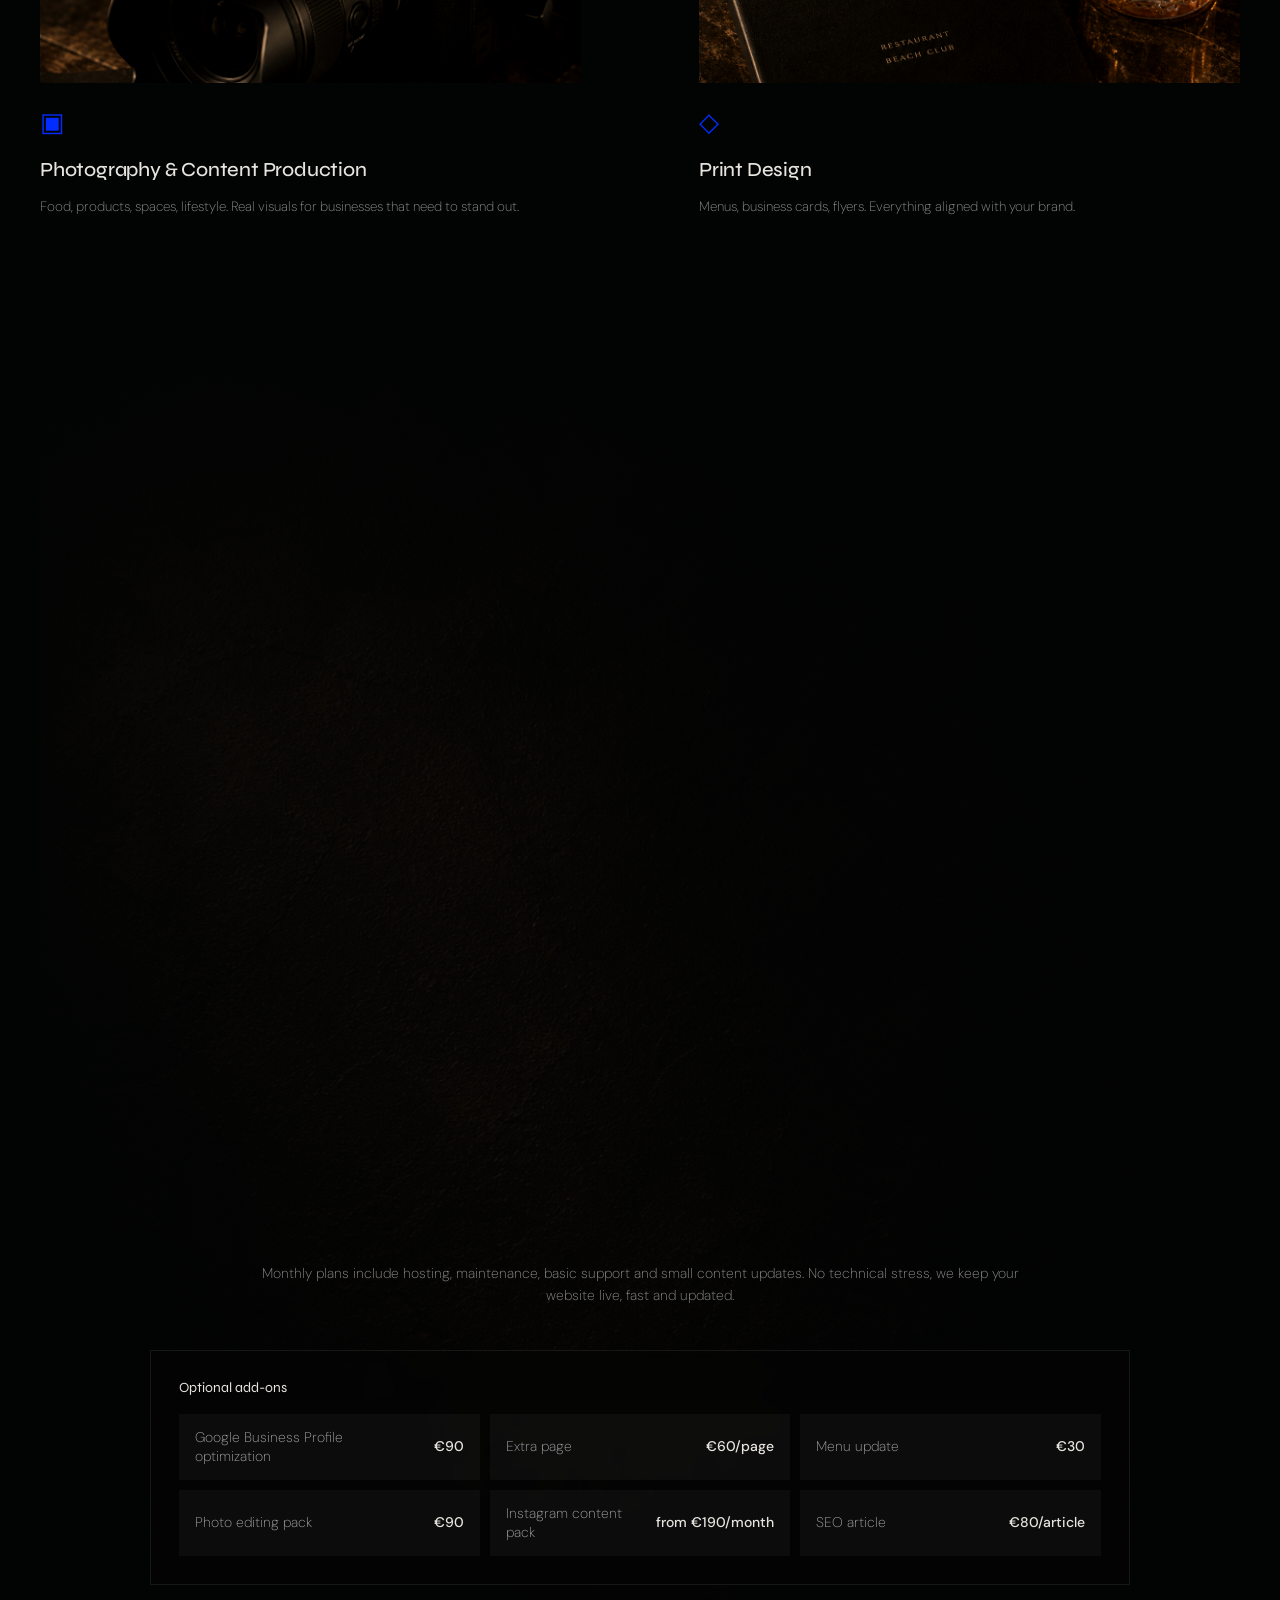
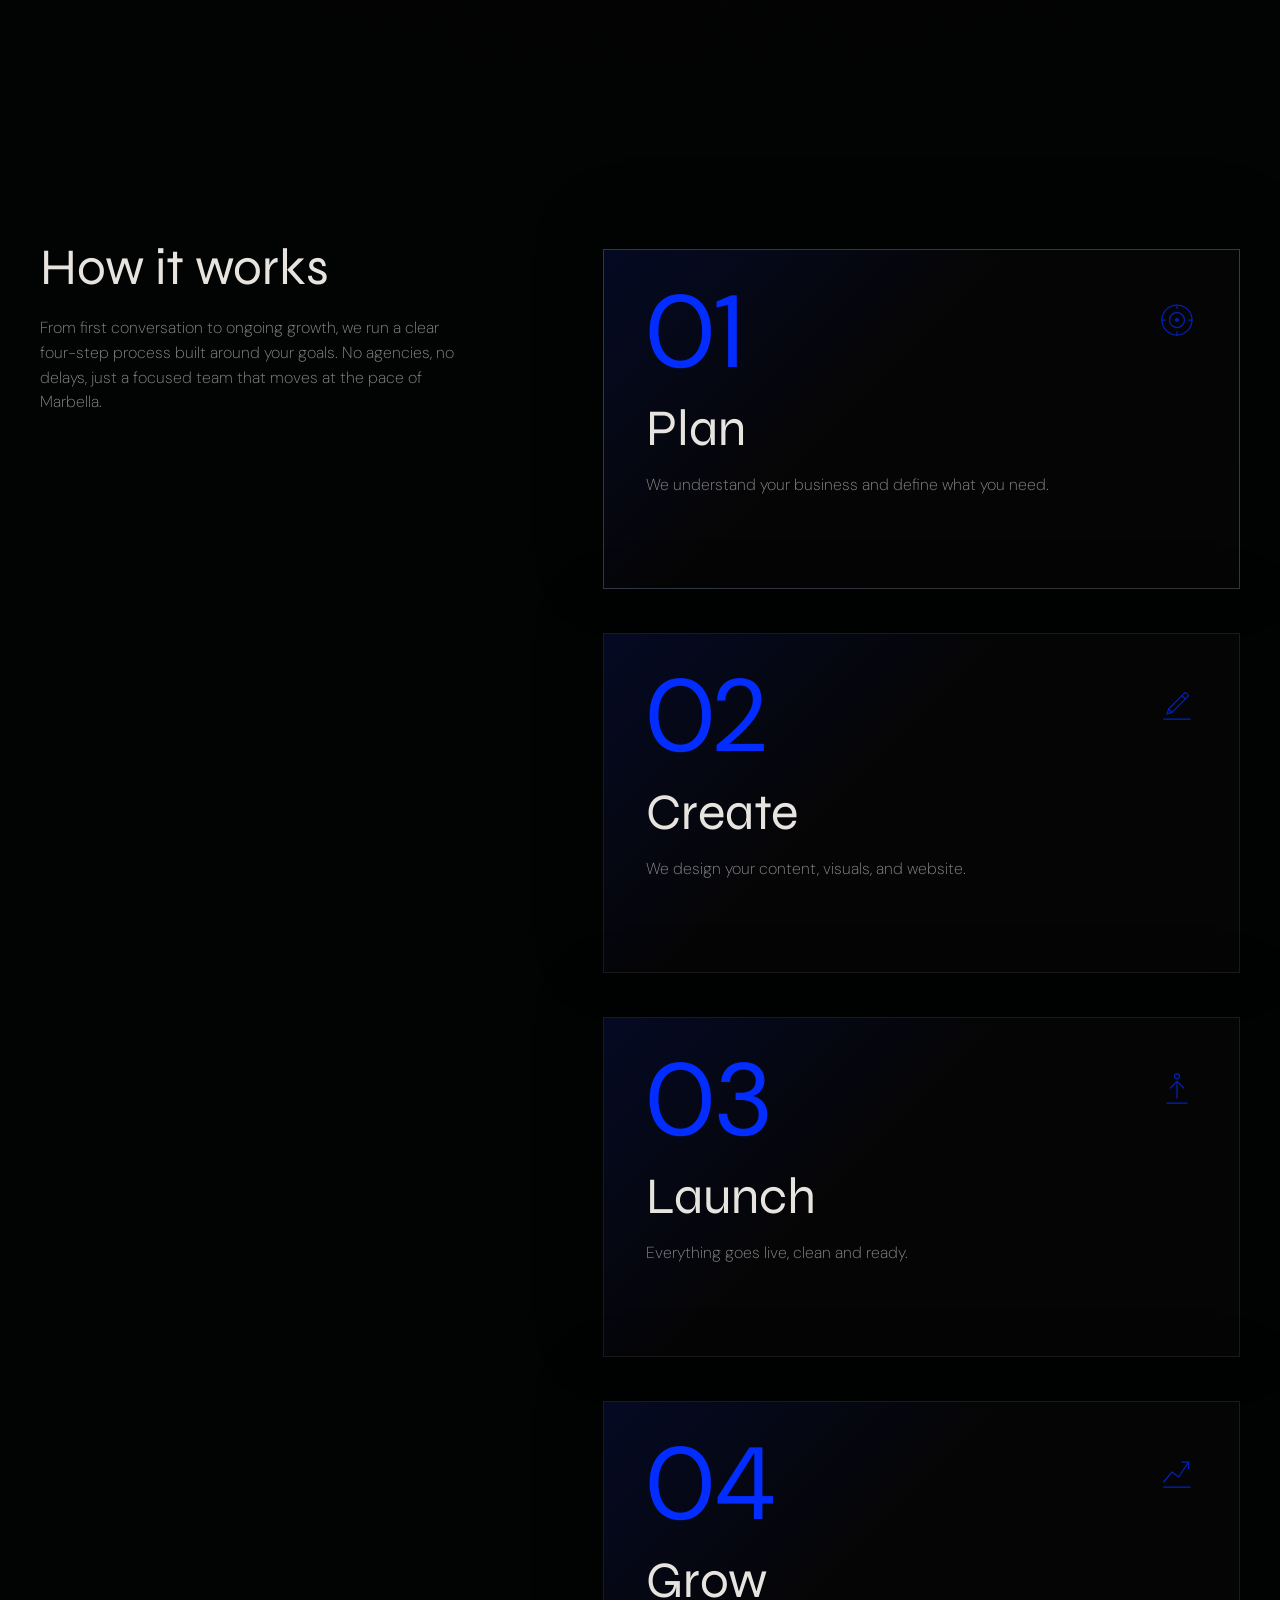
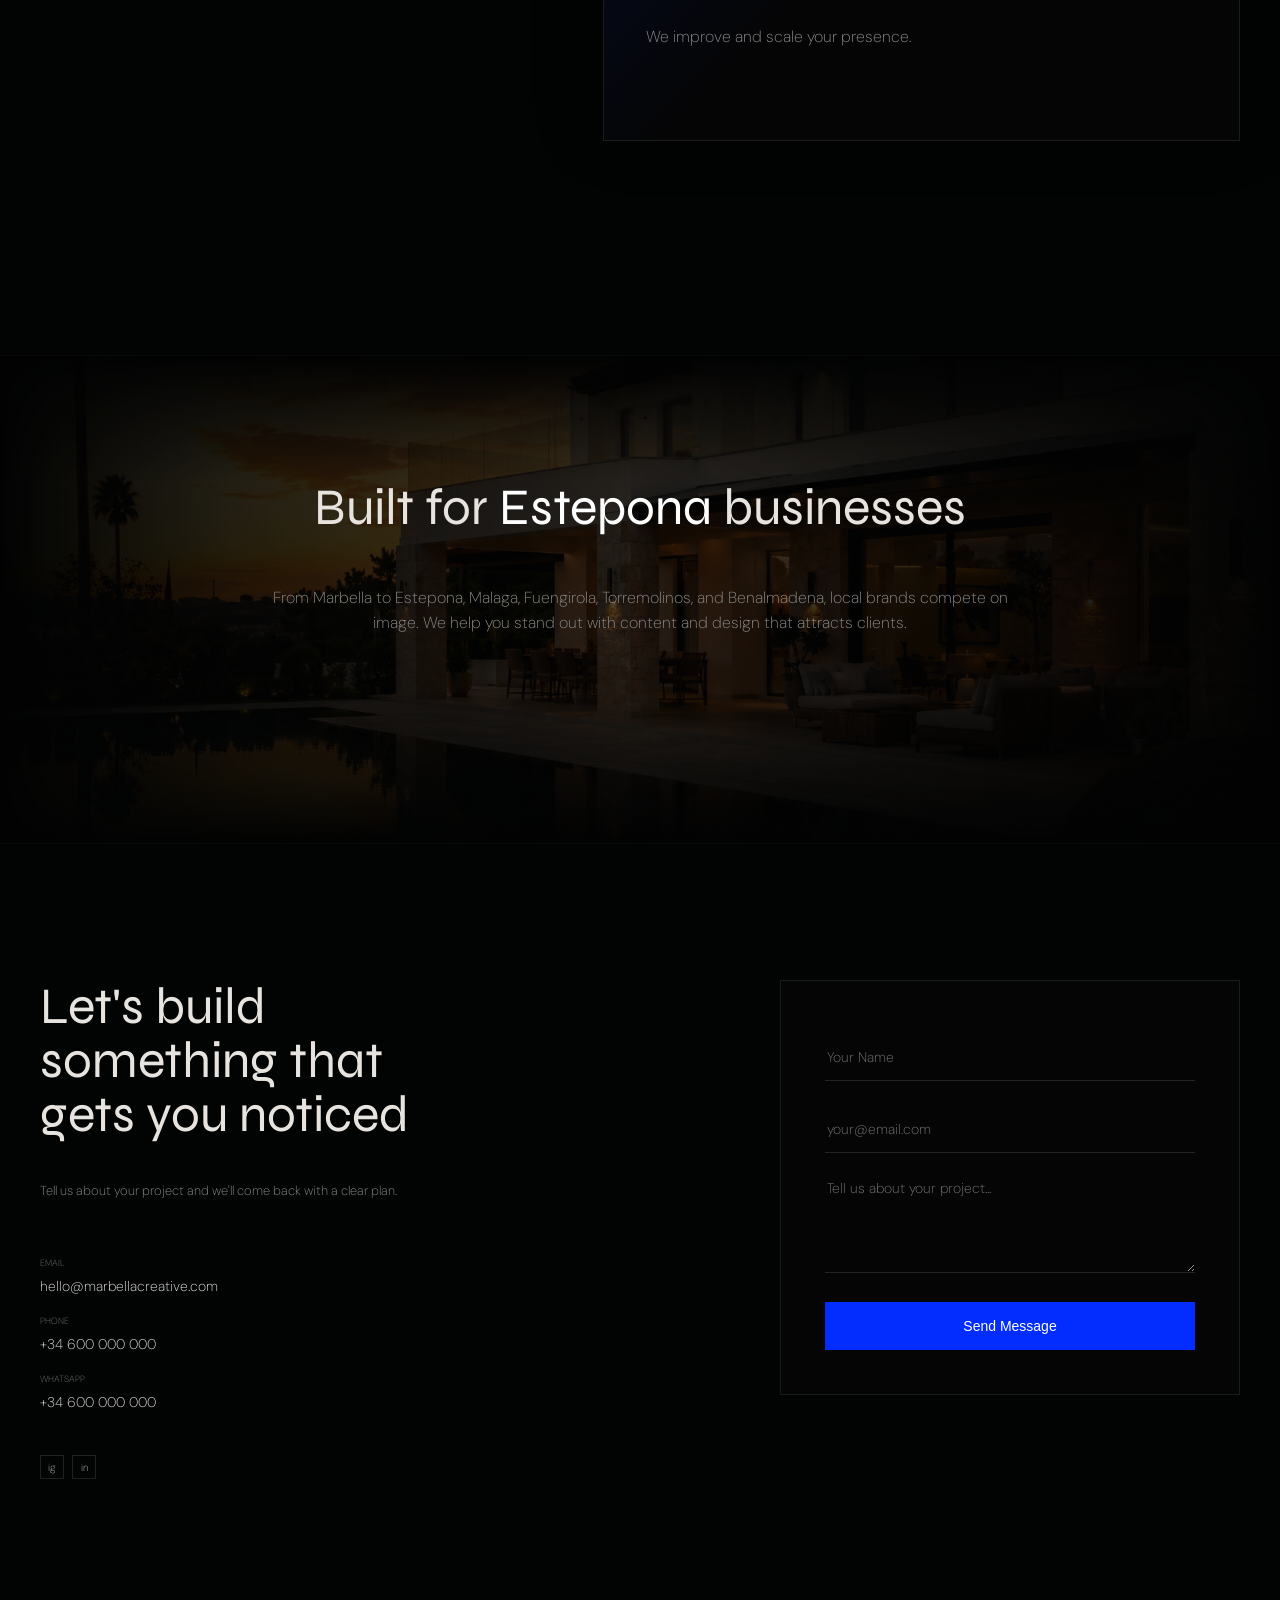
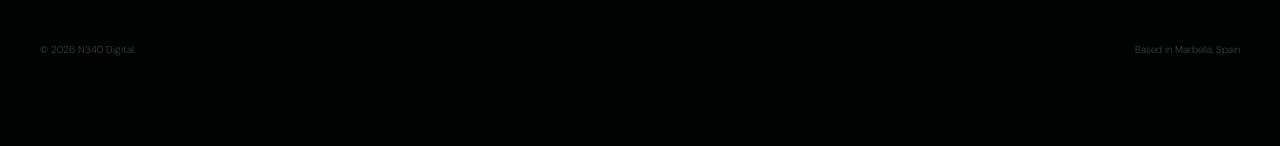
==== commit 804e59f6: "updates" ====
--- a/index.html
+++ b/index.html
@@ -14,7 +14,7 @@
   </head>
   <body data-page="home">
     <header class="site-header reveal" data-reveal="down">
-      <a class="brand" href="index.html">N340</a>
+      <a class="brand" href="index.html"><img src="assets/logo-n340.svg" alt="N340 Digital" width="170" height="86" /></a>
       <nav class="nav-links" aria-label="Primary navigation">
         <a href="index.html" data-page="home">Home</a>
         <a href="work.html" data-page="work">Work</a>
@@ -69,25 +69,25 @@
             <div class="service-media service-media-social" aria-hidden="true"></div>
             <span class="icon">◎</span>
             <h3>Social Media Content</h3>
-            <p>We create Instagram content that looks sharp, stays consistent, and keeps your brand active.</p>
+            <p>We produce and manage Instagram content for restaurants, hotels, and local businesses across Marbella and the Costa del Sol. From photography and video to captions and scheduling — we keep your profile active, on-brand, and growing consistently every month.</p>
           </article>
           <article class="service reveal">
             <div class="service-media service-media-website" aria-hidden="true"></div>
             <span class="icon">⊕</span>
             <h3>Website Design Marbella</h3>
-            <p>Clean, modern websites built to convert visitors into clients.</p>
+            <p>We design and build fast, mobile-optimised websites tailored to the Marbella market. Every site is SEO-structured, conversion-focused, and built to turn visitors into real enquiries — whether you're a restaurant, hotel, boutique, or service business on the Costa del Sol.</p>
           </article>
           <article class="service reveal">
             <div class="service-media service-media-photography" aria-hidden="true"></div>
             <span class="icon">▣</span>
             <h3>Photography &amp; Content Production</h3>
-            <p>Food, products, spaces, lifestyle. Real visuals for businesses that need to stand out.</p>
+            <p>We shoot food, interiors, products, and lifestyle content that showcases your brand at its best. Professional visuals for restaurants, beach clubs, real estate, and boutiques across Marbella — the kind of imagery that makes people stop scrolling and start booking.</p>
           </article>
           <article class="service reveal">
             <div class="service-media service-media-print" aria-hidden="true"></div>
             <span class="icon">◇</span>
             <h3>Print Design</h3>
-            <p>Menus, business cards, flyers. Everything aligned with your brand.</p>
+            <p>From restaurant menus and business cards to flyers and event materials, we design print collateral that reinforces your brand at every touchpoint. Every piece is crafted to align with your digital presence and leave a strong impression offline.</p>
           </article>
         </div>
       </section>
@@ -99,10 +99,9 @@
         </div>
         <div class="pricing-grid">
           <article class="price-card reveal">
-            <h3>Starter Website</h3>
-            <p>For small businesses that need a clean online presence fast.</p>
-            <strong>€290 setup</strong>
-            <span class="subprice">+ €39/month</span>
+            <h3>Starter</h3>
+            <p>Clean 1-page website, live fast.</p>
+            <strong>€290</strong>
             <ul>
               <li>1-page website</li>
               <li>Mobile responsive design</li>
@@ -110,48 +109,45 @@
               <li>WhatsApp button</li>
               <li>Google Maps</li>
               <li>Basic SEO setup</li>
-              <li>Hosting included</li>
               <li>1 small update per month</li>
             </ul>
-            <a class="button primary full" href="contact.html">Start simple</a>
+            <a class="button light full" href="contact.html">Start simple</a>
+            <p class="price-note">+ Hosting €29/month (optional)</p>
           </article>
 
           <article class="price-card featured reveal" data-reveal="featured">
             <div class="badge">Most popular</div>
-            <h3>Growth Website</h3>
-            <p>For restaurants, cafés, and local businesses that want to look more premium and generate more leads.</p>
-            <strong>€590 setup</strong>
-            <span class="subprice">+ €79/month</span>
+            <h3>Growth</h3>
+            <p>Multi-page site built to get more clients.</p>
+            <strong>€590</strong>
+            <p class="plus-prefix">Everything from Starter, plus:</p>
             <ul>
               <li>Up to 5 pages</li>
               <li>Custom premium design</li>
               <li>Menu or services page</li>
               <li>Image gallery</li>
               <li>Instagram integration</li>
-              <li>Google Maps</li>
               <li>Local SEO setup</li>
-              <li>Hosting included</li>
-              <li>Monthly content updates</li>
             </ul>
-            <a class="button light full" href="contact.html">Choose Growth</a>
+            <a class="button primary full" href="contact.html">Choose Growth</a>
+            <p class="price-note">+ Hosting €29/month (optional)</p>
           </article>
 
           <article class="price-card reveal">
-            <h3>Premium Presence</h3>
-            <p>For premium restaurants, beach clubs, villas, real estate, and lifestyle brands.</p>
-            <strong>€990 setup</strong>
-            <span class="subprice">+ €149/month</span>
+            <h3>Premium</h3>
+            <p>Full custom experience for standout brands.</p>
+            <strong>€990</strong>
+            <p class="plus-prefix">Everything from Growth, plus:</p>
             <ul>
-              <li>Full custom website</li>
               <li>Advanced visual direction</li>
               <li>Booking or request form</li>
               <li>Copywriting support</li>
               <li>Premium image direction</li>
               <li>Advanced SEO structure</li>
               <li>Priority support</li>
-              <li>Monthly improvements</li>
             </ul>
-            <a class="button primary full" href="contact.html">Go premium</a>
+            <a class="button light full" href="contact.html">Go premium</a>
+            <p class="price-note">+ Hosting €29/month (optional)</p>
           </article>
         </div>
         <p class="note reveal">Monthly plans include hosting, maintenance, basic support and small content updates. No technical stress, we keep your website live, fast and updated.</p>
@@ -169,27 +165,64 @@
       </section>
 
       <section class="section process">
-        <h2 class="reveal">How it works</h2>
+        <div class="process-left">
+          <h2 class="reveal">How it works</h2>
+          <p class="process-subtitle reveal">From first conversation to ongoing growth, we run a clear four-step process built around your goals. No agencies, no delays, just a focused team that moves at the pace of Marbella.</p>
+        </div>
         <div class="process-grid">
           <article class="reveal">
-            <span>01</span>
+            <div class="process-card-header">
+              <span>01</span>
+              <svg class="process-icon" viewBox="0 0 48 48" fill="none" xmlns="http://www.w3.org/2000/svg" aria-hidden="true">
+                <circle cx="24" cy="24" r="18" stroke="currentColor" stroke-width="1.5"/>
+                <circle cx="24" cy="24" r="9" stroke="currentColor" stroke-width="1.5"/>
+                <circle cx="24" cy="24" r="2.5" fill="currentColor"/>
+                <line x1="24" y1="6" x2="24" y2="10" stroke="currentColor" stroke-width="1.5" stroke-linecap="round"/>
+                <line x1="24" y1="38" x2="24" y2="42" stroke="currentColor" stroke-width="1.5" stroke-linecap="round"/>
+                <line x1="6" y1="24" x2="10" y2="24" stroke="currentColor" stroke-width="1.5" stroke-linecap="round"/>
+                <line x1="38" y1="24" x2="42" y2="24" stroke="currentColor" stroke-width="1.5" stroke-linecap="round"/>
+              </svg>
+            </div>
             <h3>Plan</h3>
-            <p>We understand your business and define what you need.</p>
-          </article>
-          <article class="reveal">
-            <span>02</span>
+            <p>We start with a conversation to understand your business, your audience, and what you want to achieve. From there, we define the right scope and services, a clear strategy that fits your goals and budget, with no guesswork and no fluff.</p>
+          </article>
+          <article class="reveal">
+            <div class="process-card-header">
+              <span>02</span>
+              <svg class="process-icon" viewBox="0 0 48 48" fill="none" xmlns="http://www.w3.org/2000/svg" aria-hidden="true">
+                <path d="M34 10L38 14L18 34L12 36L14 30L34 10Z" stroke="currentColor" stroke-width="1.5" stroke-linejoin="round"/>
+                <path d="M30 14L34 18" stroke="currentColor" stroke-width="1.5" stroke-linecap="round"/>
+                <path d="M14 30L18 34" stroke="currentColor" stroke-width="1.5" stroke-linecap="round"/>
+                <path d="M8 42H40" stroke="currentColor" stroke-width="1.5" stroke-linecap="round"/>
+              </svg>
+            </div>
             <h3>Create</h3>
-            <p>We design your content, visuals, and website.</p>
-          </article>
-          <article class="reveal">
-            <span>03</span>
+            <p>Our team produces your content, designs your website, or develops your brand materials with regular updates and feedback rounds along the way. We move fast without cutting corners, so you always know where your project stands.</p>
+          </article>
+          <article class="reveal">
+            <div class="process-card-header">
+              <span>03</span>
+              <svg class="process-icon" viewBox="0 0 48 48" fill="none" xmlns="http://www.w3.org/2000/svg" aria-hidden="true">
+                <path d="M24 36V16" stroke="currentColor" stroke-width="1.5" stroke-linecap="round"/>
+                <path d="M16 24L24 16L32 24" stroke="currentColor" stroke-width="1.5" stroke-linecap="round" stroke-linejoin="round"/>
+                <path d="M12 42H36" stroke="currentColor" stroke-width="1.5" stroke-linecap="round"/>
+                <circle cx="24" cy="10" r="3" stroke="currentColor" stroke-width="1.5"/>
+              </svg>
+            </div>
             <h3>Launch</h3>
-            <p>Everything goes live, clean and ready.</p>
-          </article>
-          <article class="reveal">
-            <span>04</span>
+            <p>Once everything is approved, it goes live, clean, tested, and ready to make an impression from day one. Your website, content, or campaign launches on schedule with a proper handover that actually makes sense.</p>
+          </article>
+          <article class="reveal">
+            <div class="process-card-header">
+              <span>04</span>
+              <svg class="process-icon" viewBox="0 0 48 48" fill="none" xmlns="http://www.w3.org/2000/svg" aria-hidden="true">
+                <polyline points="8,36 18,24 26,30 38,12" stroke="currentColor" stroke-width="1.5" stroke-linecap="round" stroke-linejoin="round"/>
+                <path d="M30 12H38V20" stroke="currentColor" stroke-width="1.5" stroke-linecap="round" stroke-linejoin="round"/>
+                <line x1="8" y1="42" x2="40" y2="42" stroke="currentColor" stroke-width="1.5" stroke-linecap="round"/>
+              </svg>
+            </div>
             <h3>Grow</h3>
-            <p>We improve and scale your presence.</p>
+            <p>We stay involved after launch with monthly updates, fresh content, and ongoing improvements. As your business grows, your online presence keeps pace, no starting from scratch, just steady results that compound over time.</p>
           </article>
         </div>
       </section>
--- a/styles.css
+++ b/styles.css
@@ -116,9 +116,13 @@
 }
 
 .brand {
-  font-family: Syne, "DM Sans", Arial, sans-serif;
-  font-size: 14px;
-  font-weight: 400;
+  display: flex;
+  align-items: center;
+}
+
+.brand img {
+  height: 28px;
+  width: auto;
 }
 
 .nav-links {
@@ -150,7 +154,7 @@
   background: transparent;
   color: #aaa;
   font: inherit;
-  font-size: 10px;
+  font-size: 12px;
 }
 
 .language-switch .active {
@@ -328,7 +332,7 @@
   padding: 0 28px;
   border: 1px solid #242424;
   font-size: 14px;
-  font-weight: 700;
+  font-weight: 300;
   transition:
     transform var(--duration-fast) var(--ease-polished),
     background-color var(--duration-fast) var(--ease-polished),
@@ -651,7 +655,7 @@
 
 .service-media {
   width: 100%;
-  aspect-ratio: 16 / 10;
+  aspect-ratio: 16 / 7;
   margin-bottom: 26px;
   background-position: center;
   background-size: cover;
@@ -682,7 +686,13 @@
   line-height: 1;
 }
 
-.service h3,
+.service h3 {
+  margin-bottom: 14px;
+  font-size: 20px;
+  font-weight: 500;
+  letter-spacing: -0.01em;
+}
+
 .price-card h3,
 .process h3 {
   margin-bottom: 14px;
@@ -690,7 +700,8 @@
 }
 
 .service p {
-  font-size: 13px;
+  font-size: 13.5px;
+  line-height: 1.7;
 }
 
 .packages {
@@ -712,7 +723,7 @@
 .pricing-grid {
   display: grid;
   grid-template-columns: repeat(3, 1fr);
-  align-items: start;
+  align-items: stretch;
   gap: 18px;
 }
 
@@ -728,8 +739,9 @@
 }
 
 .price-card.featured {
-  min-height: 548px;
-  transform: translateY(-16px);
+  transform: translateY(-24px);
+  padding-top: 52px;
+  padding-bottom: 48px;
   border-color: rgba(3, 44, 255, 0.82);
   background:
     linear-gradient(180deg, rgba(3, 44, 255, 0.16), rgba(3, 44, 255, 0.04) 34%),
@@ -754,36 +766,53 @@
   text-transform: uppercase;
 }
 
+.price-card h3 {
+  margin-bottom: 8px;
+  font-size: 32px;
+  font-weight: 500;
+  letter-spacing: -0.02em;
+}
+
 .price-card p {
-  min-height: 76px;
-  margin-bottom: 22px;
+  margin-bottom: 0;
   font-size: 14px;
+  color: var(--muted);
 }
 
 .price-card.featured p,
-.price-card.featured .subprice,
 .price-card.featured li {
-  color: rgba(255, 255, 255, 0.82);
+  color: rgba(255, 255, 255, 0.6);
 }
 
 .price-card strong {
   display: block;
-  margin-bottom: 6px;
-  font-size: 30px;
-  line-height: 1.1;
+  padding: 24px 0;
+  font-size: 36px;
+  line-height: 1;
   font-weight: 500;
+  letter-spacing: -0.02em;
+}
+
+.plus-prefix {
+  margin-bottom: 14px;
+  color: var(--muted);
+  font-size: 13px;
+}
+
+.price-note {
+  margin-top: 16px;
+  text-align: center;
+  color: var(--muted);
+  font-size: 12px;
 }
 
 .subprice {
-  display: block;
-  margin-bottom: 28px;
-  color: #9a9a9a;
-  font-size: 14px;
+  display: none;
 }
 
 ul {
   flex: 1;
-  margin: 0 0 26px;
+  margin: 16px 0 26px;
   padding: 0;
   list-style: none;
 }
@@ -806,6 +835,7 @@
 .featured li::before {
   color: #fff;
 }
+
 
 .note {
   max-width: 760px;
@@ -861,9 +891,20 @@
   padding-bottom: 170px;
 }
 
-.process > h2 {
+.process-left {
   position: sticky;
   top: 118px;
+}
+
+.process-left h2 {
+  margin-bottom: 22px;
+}
+
+.process-subtitle {
+  max-width: 340px;
+  color: var(--muted);
+  font-size: 15px;
+  line-height: 1.65;
   margin-bottom: 0;
 }
 
@@ -875,7 +916,7 @@
 
 .process-grid article {
   position: sticky;
-  min-height: 300px;
+  min-height: 340px;
   margin-bottom: 44px;
   padding: 42px;
   border: 1px solid var(--line);
@@ -918,9 +959,25 @@
   border-color: rgba(255, 255, 255, 0.2);
 }
 
+.process-card-header {
+  display: flex;
+  align-items: flex-start;
+  justify-content: space-between;
+  margin-bottom: 24px;
+}
+
+.process-icon {
+  flex: 0 0 auto;
+  width: 40px;
+  height: 40px;
+  margin-top: 8px;
+  color: var(--blue);
+  opacity: 0.72;
+}
+
 .process span {
   display: block;
-  margin-bottom: 58px;
+  margin-bottom: 0;
   color: var(--blue);
   font-size: clamp(58px, 8vw, 104px);
   line-height: 0.8;
@@ -1165,13 +1222,18 @@
     padding-bottom: 84px;
   }
 
-  .process > h2,
+  .process-left,
   .process-grid article {
     position: static;
   }
 
-  .process > h2 {
+  .process-left {
     margin-bottom: 42px;
+  }
+
+  .process-subtitle {
+    max-width: 100%;
+    margin-top: 0;
   }
 
   .process-grid {
@@ -1189,8 +1251,11 @@
     transform: none;
   }
 
+  .process-card-header {
+    margin-bottom: 18px;
+  }
+
   .process span {
-    margin-bottom: 34px;
     font-size: 58px;
   }
 
